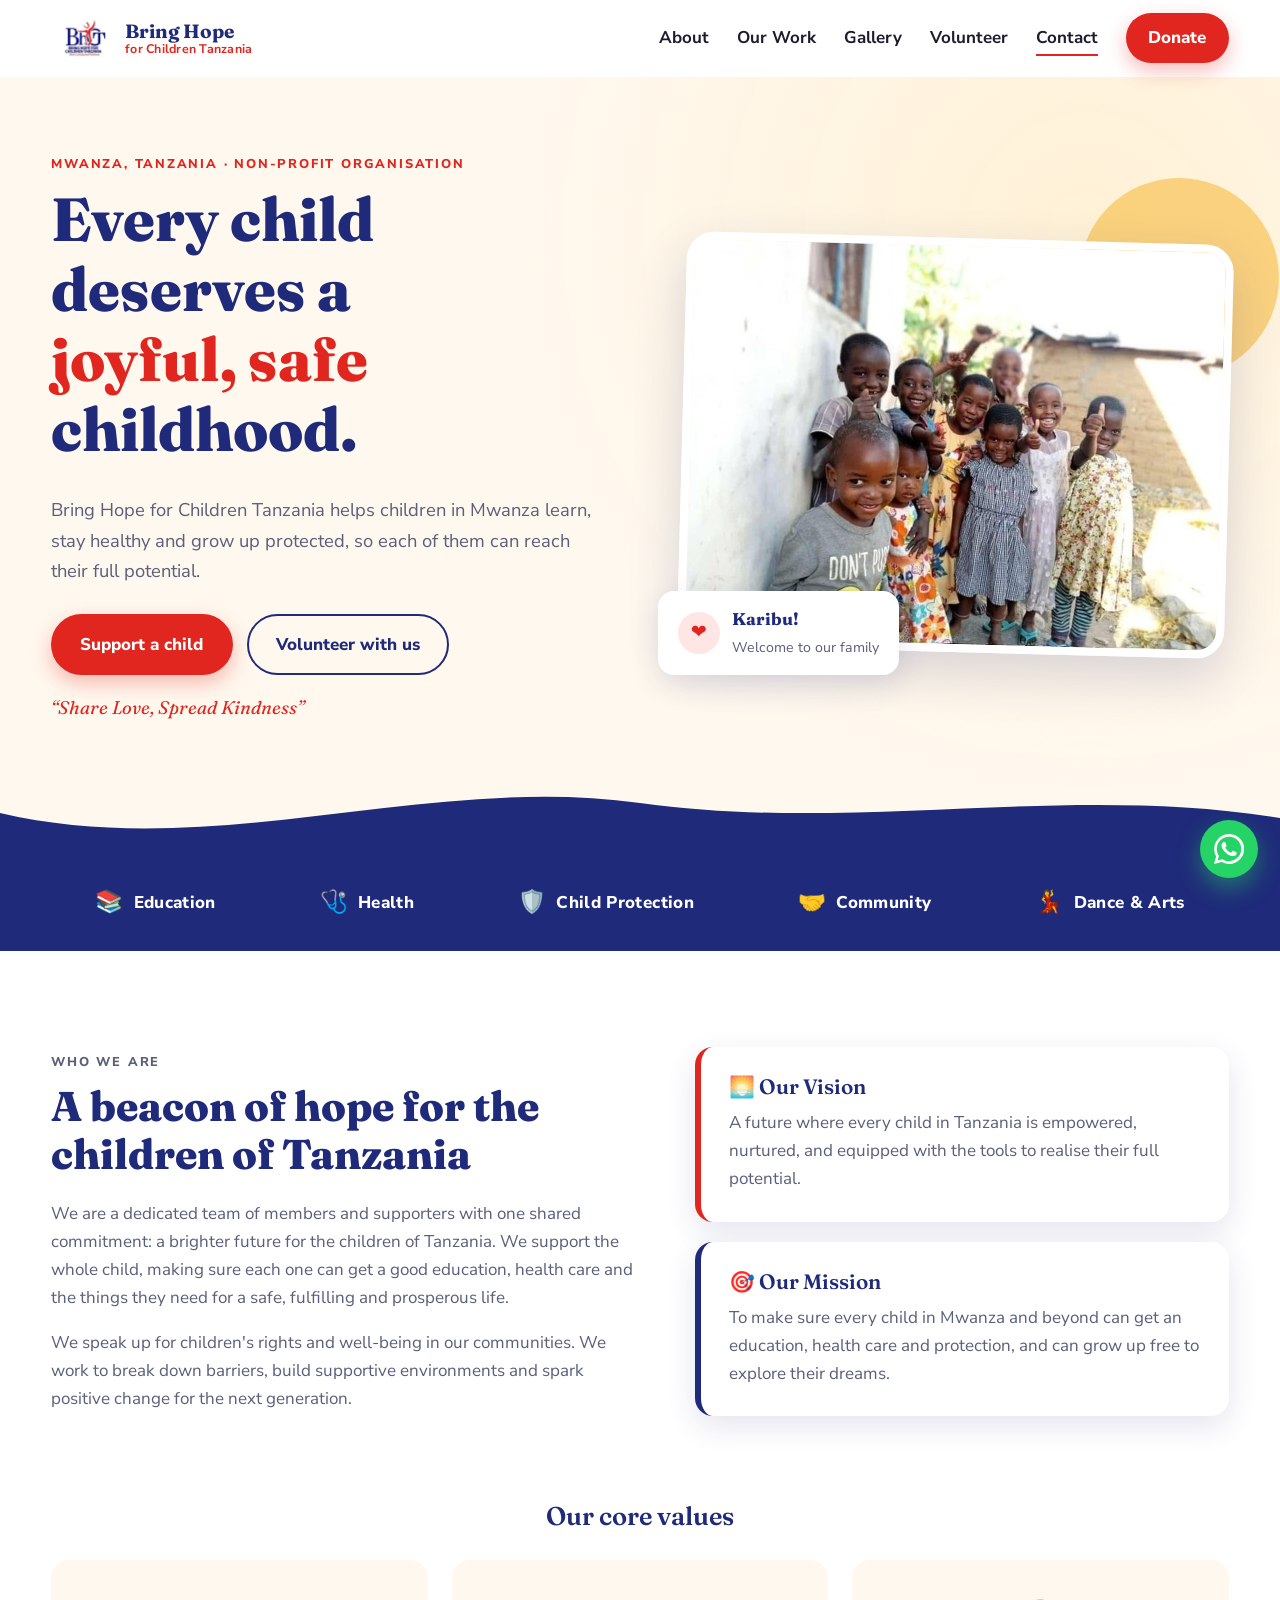
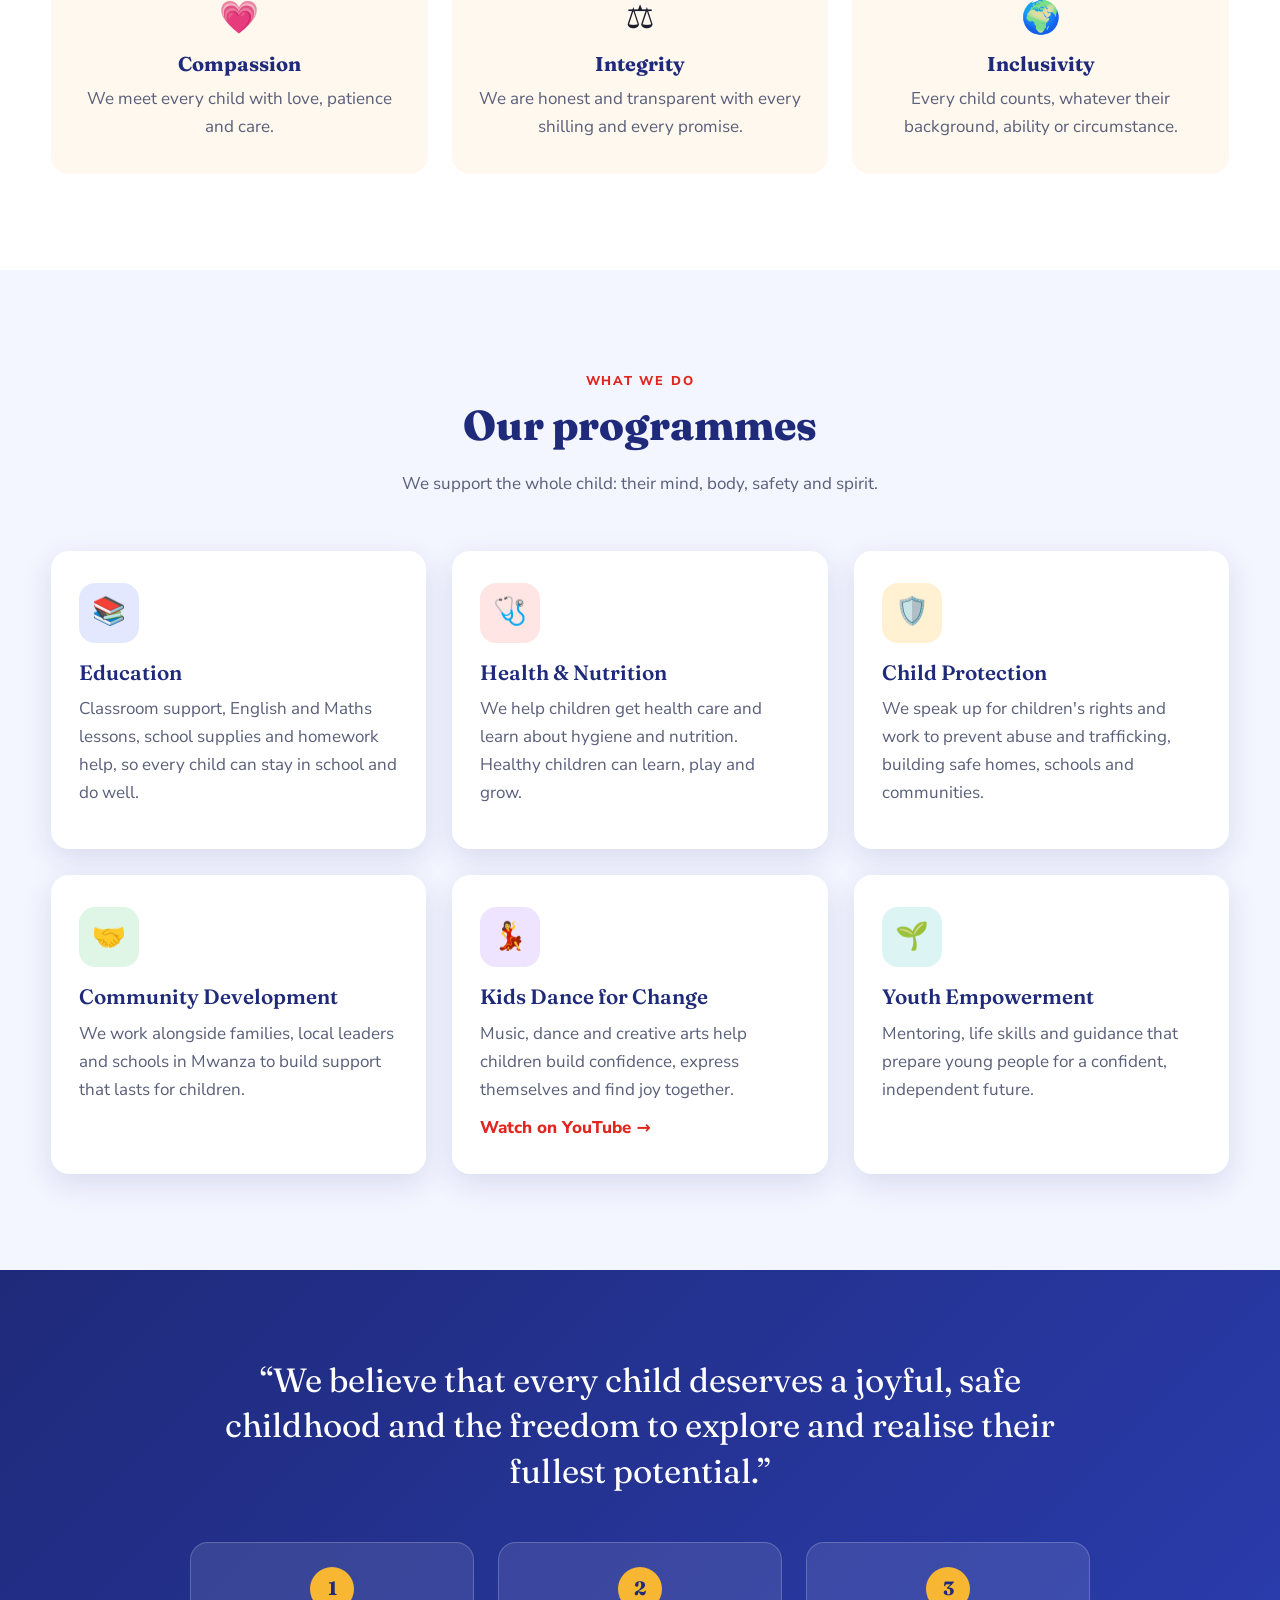
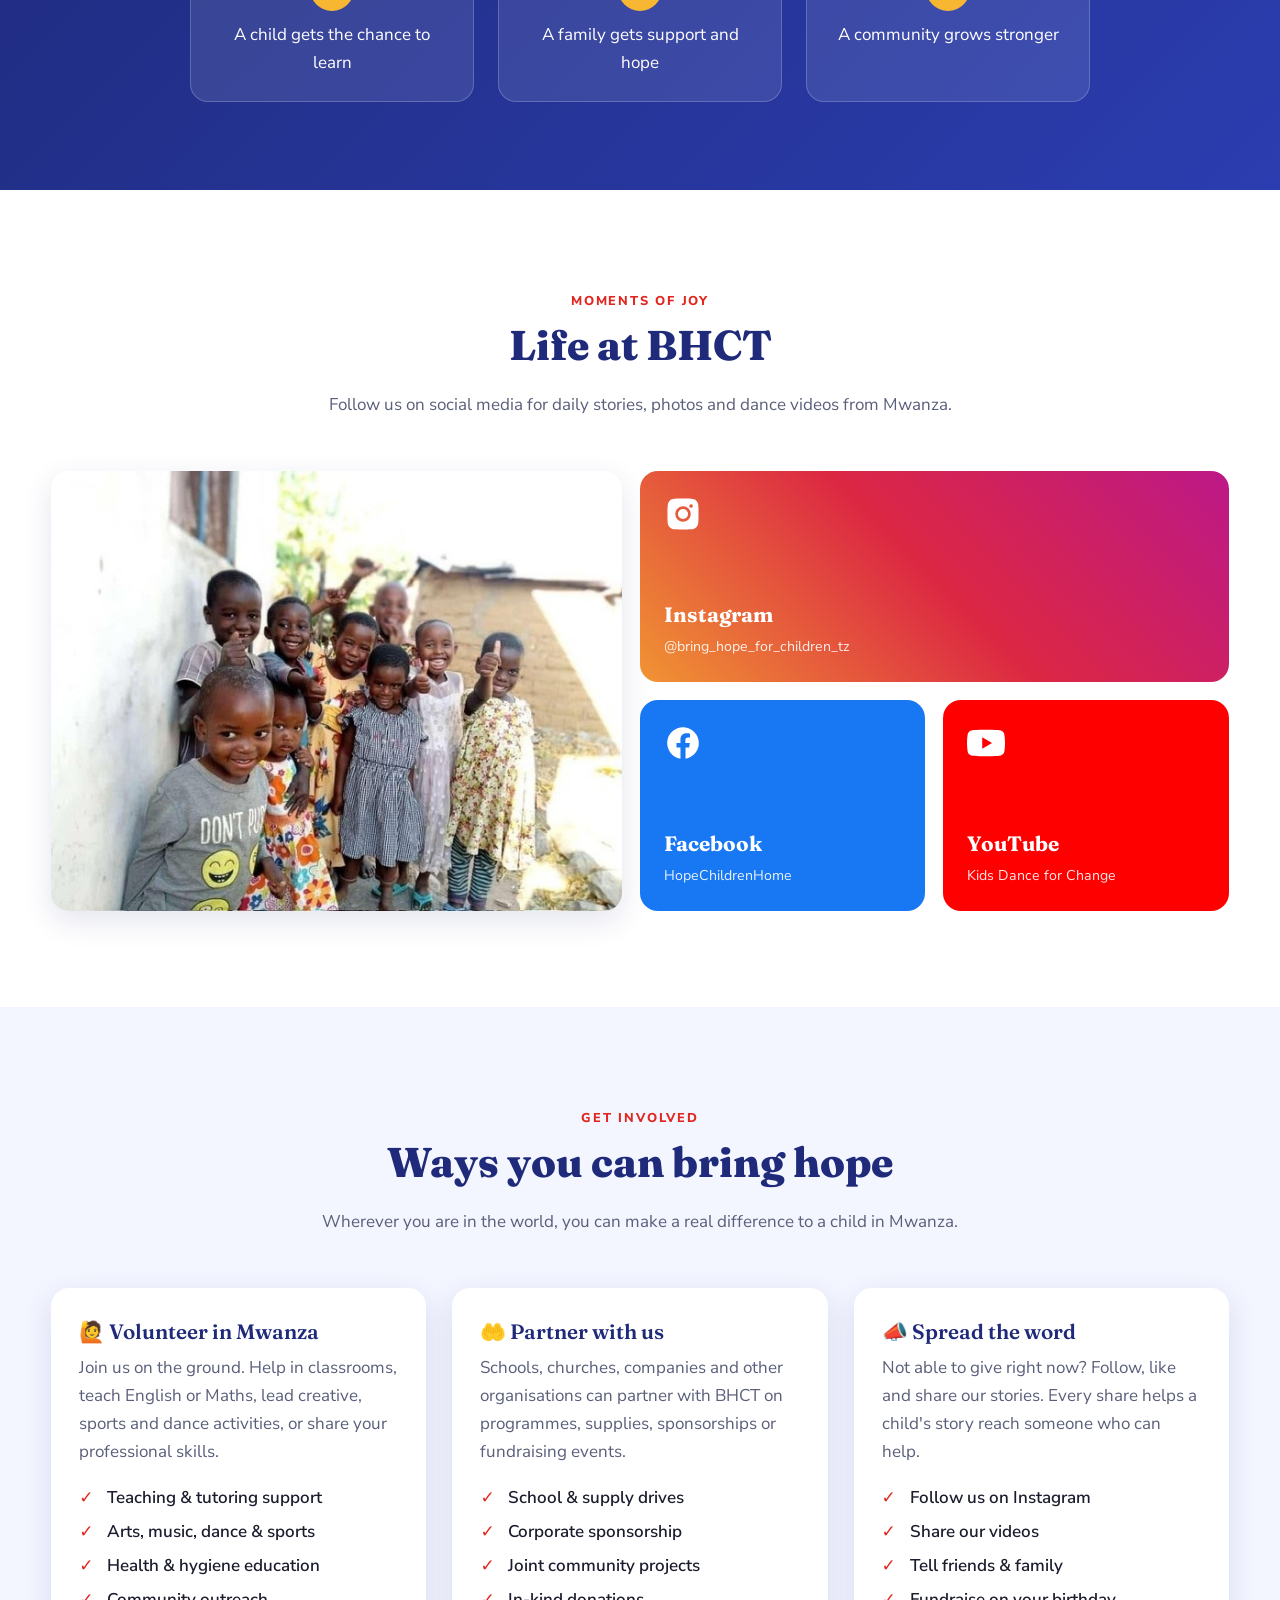
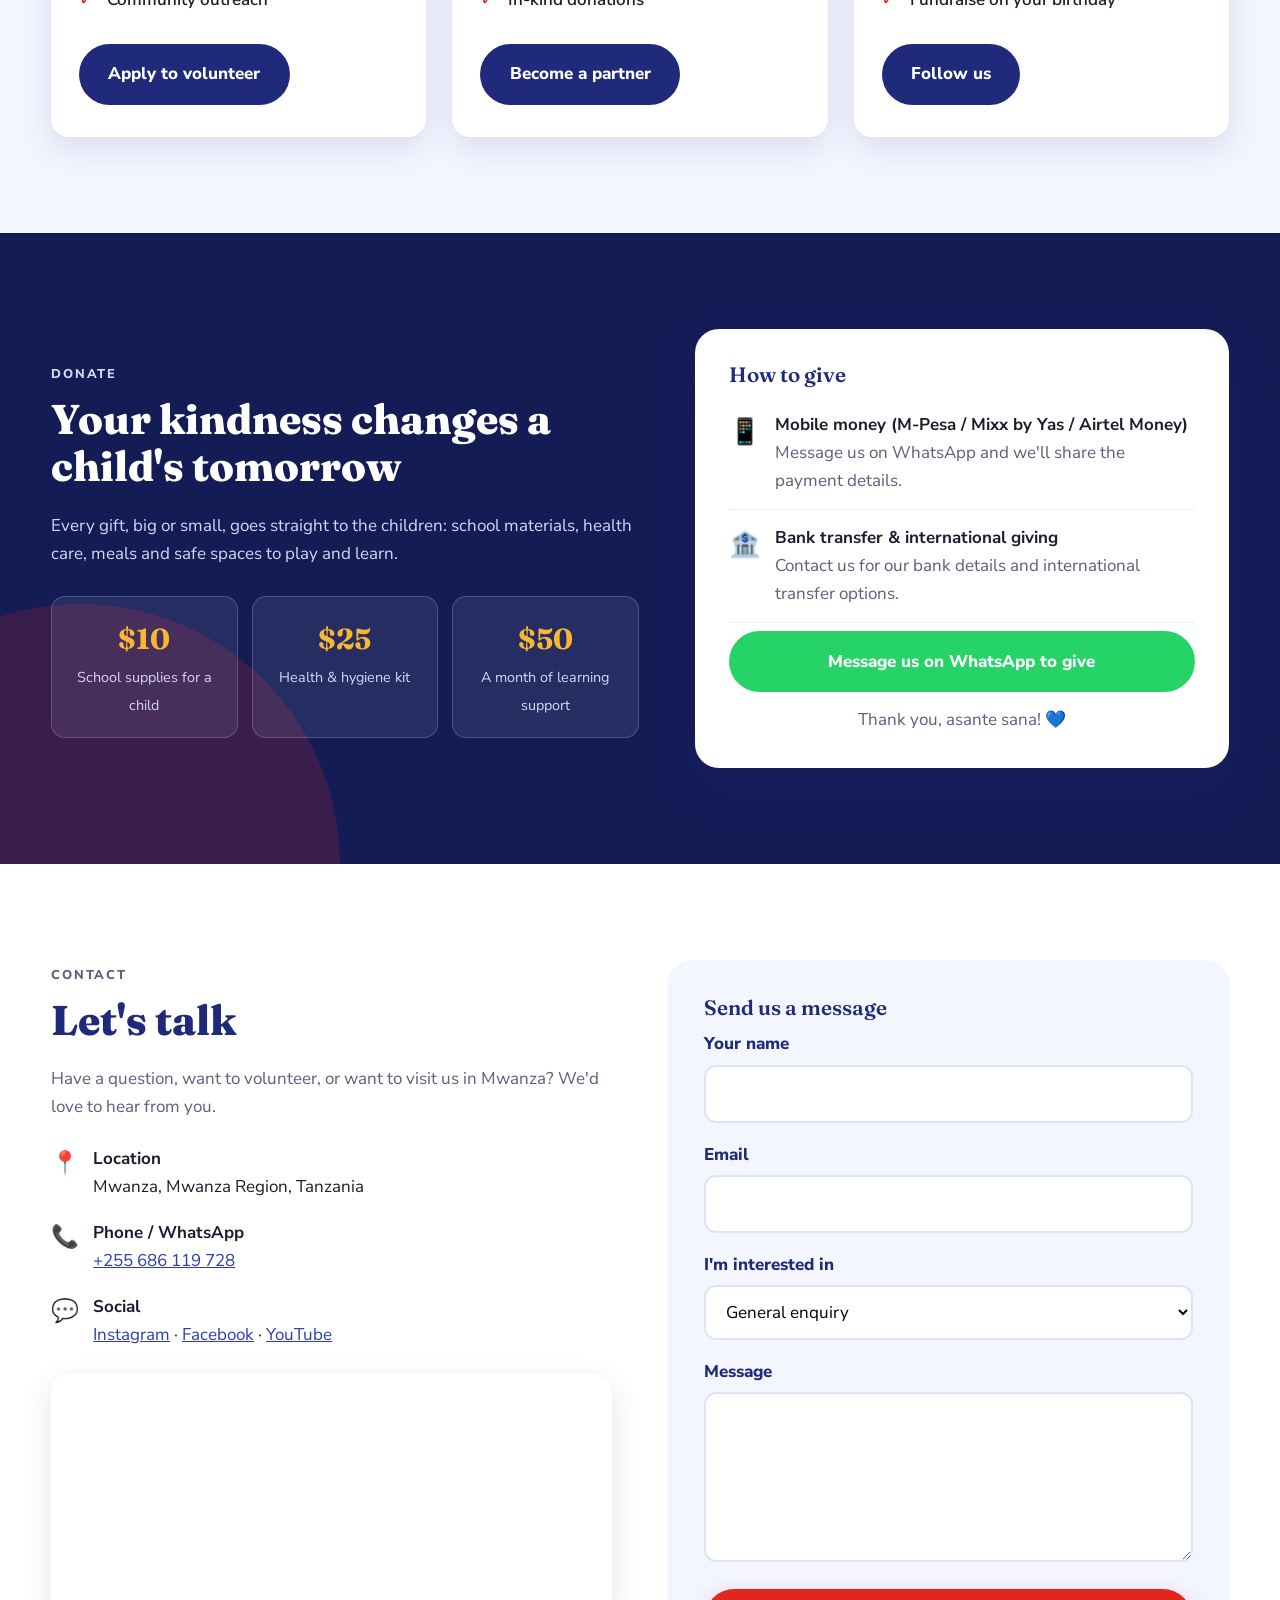
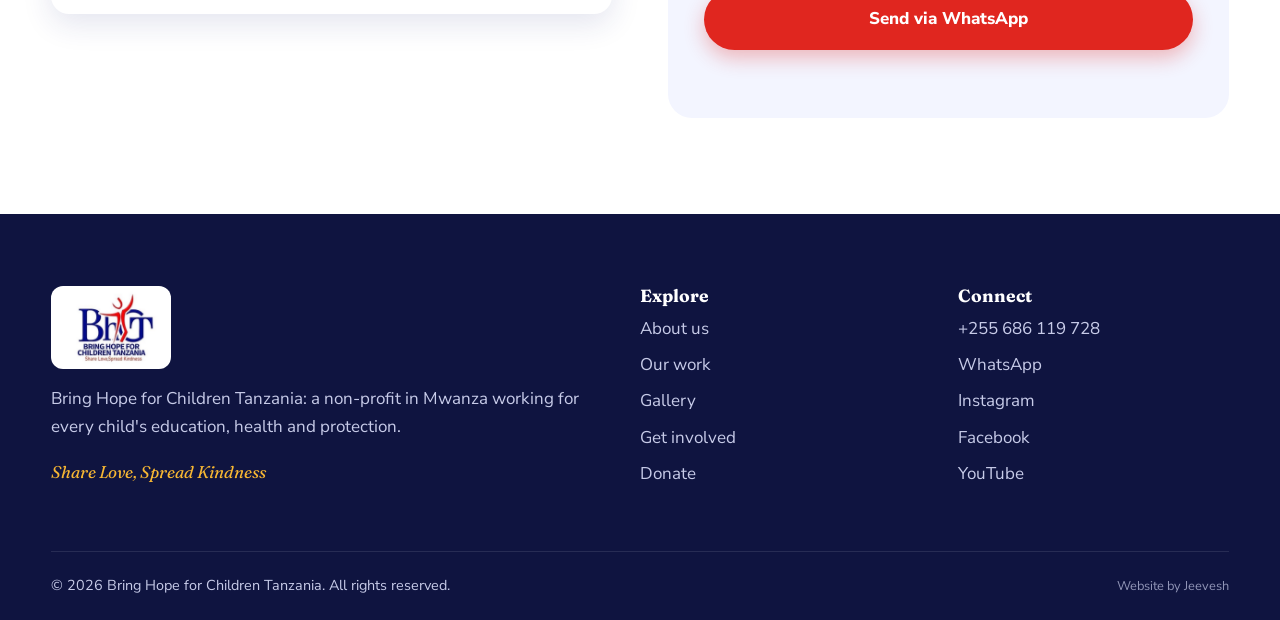
==== index.html @ 82caeb83 "Initial website for Bring Hope for Children Tanzania One-page responsive site with about, programmes" ====
<!DOCTYPE html>
<html lang="en">
<head>
  <meta charset="UTF-8" />
  <meta name="viewport" content="width=device-width, initial-scale=1.0" />
  <title>Bring Hope for Children Tanzania | NGO in Mwanza</title>
  <meta name="description" content="Bring Hope for Children Tanzania (BHCT) is a non-profit in Mwanza, Tanzania, working for every child's education, health, protection and joyful childhood. Share Love, Spread Kindness." />
  <meta name="keywords" content="Bring Hope for Children Tanzania, BHCT, NGO Mwanza, children charity Tanzania, volunteer Mwanza, donate Tanzania children" />
  <meta name="theme-color" content="#1f2a7a" />

  <meta property="og:type" content="website" />
  <meta property="og:title" content="Bring Hope for Children Tanzania" />
  <meta property="og:description" content="Share Love, Spread Kindness. Helping every child in Mwanza learn, stay healthy and grow up safe." />
  <meta property="og:image" content="assets/img/children-smiling.jpg" />
  <meta name="twitter:card" content="summary_large_image" />

  <link rel="icon" type="image/png" href="assets/img/favicon.png" />
  <link rel="preconnect" href="https://fonts.googleapis.com" />
  <link rel="preconnect" href="https://fonts.gstatic.com" crossorigin />
  <link href="https://fonts.googleapis.com/css2?family=Fraunces:opsz,wght@9..144,600;9..144,800&family=Nunito+Sans:wght@400;600;700;800&display=swap" rel="stylesheet" />
  <link rel="stylesheet" href="assets/css/style.css" />
  <script>document.documentElement.className += " js";</script>

  <script type="application/ld+json">
  {
    "@context": "https://schema.org",
    "@type": "NGO",
    "name": "Bring Hope for Children Tanzania",
    "alternateName": "BHCT",
    "slogan": "Share Love, Spread Kindness",
    "logo": "assets/img/logo.jpg",
    "telephone": "+255686119728",
    "address": { "@type": "PostalAddress", "addressLocality": "Mwanza", "addressRegion": "Mwanza", "addressCountry": "TZ" },
    "sameAs": [
      "https://www.facebook.com/HopeChildrenHome",
      "https://www.instagram.com/bring_hope_for_children_tz",
      "https://www.youtube.com/@kidsdanceforchange"
    ]
  }
  </script>
</head>
<body>
  <a class="skip-link" href="#main">Skip to content</a>

  <!-- ============ HEADER ============ -->
  <header class="site-header" id="top">
    <div class="container nav-wrap">
      <a href="#top" class="brand" aria-label="Bring Hope for Children Tanzania home">
        <img src="assets/img/logo-crop.jpg" alt="BHCT logo" width="64" height="44" />
        <span class="brand-text">
          <strong>Bring Hope</strong>
          <small>for Children Tanzania</small>
        </span>
      </a>
      <button class="nav-toggle" aria-expanded="false" aria-controls="nav-menu" aria-label="Open menu">
        <span></span><span></span><span></span>
      </button>
      <nav id="nav-menu" class="nav-menu" aria-label="Main">
        <a href="#about">About</a>
        <a href="#work">Our Work</a>
        <a href="#gallery">Gallery</a>
        <a href="#volunteer">Volunteer</a>
        <a href="#contact">Contact</a>
        <a href="#donate" class="btn btn-red btn-sm">Donate</a>
      </nav>
    </div>
  </header>

  <main id="main">
    <!-- ============ HERO ============ -->
    <section class="hero">
      <div class="container hero-grid">
        <div class="hero-copy reveal">
          <p class="eyebrow">Mwanza, Tanzania &middot; Non-profit organisation</p>
          <h1>Every child deserves a <span class="hl">joyful, safe</span> childhood.</h1>
          <p class="lead">
            Bring Hope for Children Tanzania helps children in Mwanza learn, stay healthy and grow up
            protected, so each of them can reach their full potential.
          </p>
          <div class="hero-cta">
            <a href="#donate" class="btn btn-red">Support a child</a>
            <a href="#volunteer" class="btn btn-ghost">Volunteer with us</a>
          </div>
          <p class="tagline">&ldquo;Share Love, Spread Kindness&rdquo;</p>
        </div>
        <div class="hero-media reveal">
          <div class="photo-frame">
            <img src="assets/img/children-smiling.jpg" alt="Smiling children in Mwanza giving thumbs up" width="640" height="480" />
          </div>
          <div class="badge-card">
            <span class="badge-icon" aria-hidden="true">&#10084;</span>
            <div>
              <strong>Karibu!</strong>
              <small>Welcome to our family</small>
            </div>
          </div>
          <svg class="sun" viewBox="0 0 100 100" aria-hidden="true"><circle cx="50" cy="50" r="50" /></svg>
        </div>
      </div>
      <svg class="wave" viewBox="0 0 1440 90" preserveAspectRatio="none" aria-hidden="true">
        <path d="M0,40 C240,90 480,0 720,30 C960,60 1200,10 1440,45 L1440,90 L0,90 Z" />
      </svg>
    </section>

    <!-- ============ FOCUS STRIP ============ -->
    <section class="focus-strip" aria-label="Our focus areas">
      <div class="container focus-grid">
        <div class="focus-item"><span aria-hidden="true">📚</span>Education</div>
        <div class="focus-item"><span aria-hidden="true">🩺</span>Health</div>
        <div class="focus-item"><span aria-hidden="true">🛡️</span>Child Protection</div>
        <div class="focus-item"><span aria-hidden="true">🤝</span>Community</div>
        <div class="focus-item"><span aria-hidden="true">💃</span>Dance &amp; Arts</div>
      </div>
    </section>

    <!-- ============ ABOUT ============ -->
    <section id="about" class="section">
      <div class="container about-grid">
        <div class="about-copy reveal">
          <p class="eyebrow">Who we are</p>
          <h2>A beacon of hope for the children of Tanzania</h2>
          <p>
            We are a dedicated team of members and supporters with one shared commitment: a brighter future
            for the children of Tanzania. We support the whole child, making sure each one can get a good
            education, health care and the things they need for a safe, fulfilling and prosperous life.
          </p>
          <p>
            We speak up for children's rights and well-being in our communities. We work to break down
            barriers, build supportive environments and spark positive change for the next generation.
          </p>
        </div>
        <div class="mv-cards">
          <article class="mv-card reveal">
            <h3><span aria-hidden="true">🌅</span> Our Vision</h3>
            <p>A future where every child in Tanzania is empowered, nurtured, and equipped with the tools to realise their full potential.</p>
          </article>
          <article class="mv-card reveal">
            <h3><span aria-hidden="true">🎯</span> Our Mission</h3>
            <p>To make sure every child in Mwanza and beyond can get an education, health care and protection, and can grow up free to explore their dreams.</p>
          </article>
        </div>
      </div>

      <div class="container values reveal">
        <h3 class="values-title">Our core values</h3>
        <div class="values-grid">
          <div class="value"><span class="value-ico" aria-hidden="true">💗</span><h4>Compassion</h4><p>We meet every child with love, patience and care.</p></div>
          <div class="value"><span class="value-ico" aria-hidden="true">⚖️</span><h4>Integrity</h4><p>We are honest and transparent with every shilling and every promise.</p></div>
          <div class="value"><span class="value-ico" aria-hidden="true">🌍</span><h4>Inclusivity</h4><p>Every child counts, whatever their background, ability or circumstance.</p></div>
        </div>
      </div>
    </section>

    <!-- ============ OUR WORK ============ -->
    <section id="work" class="section section-tint">
      <div class="container">
        <div class="section-head reveal">
          <p class="eyebrow">What we do</p>
          <h2>Our programmes</h2>
          <p>We support the whole child: their mind, body, safety and spirit.</p>
        </div>
        <div class="cards">
          <article class="card reveal">
            <div class="card-ico ico-blue" aria-hidden="true">📚</div>
            <h3>Education</h3>
            <p>Classroom support, English and Maths lessons, school supplies and homework help, so every child can stay in school and do well.</p>
          </article>
          <article class="card reveal">
            <div class="card-ico ico-red" aria-hidden="true">🩺</div>
            <h3>Health &amp; Nutrition</h3>
            <p>We help children get health care and learn about hygiene and nutrition. Healthy children can learn, play and grow.</p>
          </article>
          <article class="card reveal">
            <div class="card-ico ico-yellow" aria-hidden="true">🛡️</div>
            <h3>Child Protection</h3>
            <p>We speak up for children's rights and work to prevent abuse and trafficking, building safe homes, schools and communities.</p>
          </article>
          <article class="card reveal">
            <div class="card-ico ico-green" aria-hidden="true">🤝</div>
            <h3>Community Development</h3>
            <p>We work alongside families, local leaders and schools in Mwanza to build support that lasts for children.</p>
          </article>
          <article class="card reveal">
            <div class="card-ico ico-purple" aria-hidden="true">💃</div>
            <h3>Kids Dance for Change</h3>
            <p>Music, dance and creative arts help children build confidence, express themselves and find joy together.</p>
            <a class="card-link" href="https://www.youtube.com/@kidsdanceforchange" target="_blank" rel="noopener">Watch on YouTube &rarr;</a>
          </article>
          <article class="card reveal">
            <div class="card-ico ico-teal" aria-hidden="true">🌱</div>
            <h3>Youth Empowerment</h3>
            <p>Mentoring, life skills and guidance that prepare young people for a confident, independent future.</p>
          </article>
        </div>
      </div>
    </section>

    <!-- ============ QUOTE / IMPACT ============ -->
    <section class="impact">
      <div class="container impact-inner reveal">
        <blockquote>
          &ldquo;We believe that every child deserves a joyful, safe childhood and the freedom to explore and
          realise their fullest potential.&rdquo;
        </blockquote>
        <div class="impact-steps">
          <div><strong>1</strong><span>A child gets the chance to learn</span></div>
          <div><strong>2</strong><span>A family gets support and hope</span></div>
          <div><strong>3</strong><span>A community grows stronger</span></div>
        </div>
      </div>
    </section>

    <!-- ============ GALLERY ============ -->
    <section id="gallery" class="section">
      <div class="container">
        <div class="section-head reveal">
          <p class="eyebrow">Moments of joy</p>
          <h2>Life at BHCT</h2>
          <p>Follow us on social media for daily stories, photos and dance videos from Mwanza.</p>
        </div>
        <div class="gallery reveal">
          <figure class="g-main">
            <img src="assets/img/children-smiling.jpg" alt="Children smiling and giving thumbs up" loading="lazy" />
          </figure>
          <a class="g-tile g-insta" href="https://www.instagram.com/bring_hope_for_children_tz" target="_blank" rel="noopener">
            <span class="g-ico" aria-hidden="true">
              <svg viewBox="0 0 24 24"><path d="M12 2.2c3.2 0 3.6 0 4.8.1 1.2.1 1.8.2 2.2.4.6.2 1 .5 1.4.9.4.4.7.8.9 1.4.2.4.4 1 .4 2.2.1 1.3.1 1.6.1 4.8s0 3.6-.1 4.8c-.1 1.2-.2 1.8-.4 2.2-.2.6-.5 1-.9 1.4-.4.4-.8.7-1.4.9-.4.2-1 .4-2.2.4-1.3.1-1.6.1-4.8.1s-3.6 0-4.8-.1c-1.2-.1-1.8-.2-2.2-.4-.6-.2-1-.5-1.4-.9-.4-.4-.7-.8-.9-1.4-.2-.4-.4-1-.4-2.2C2.2 15.6 2.2 15.2 2.2 12s0-3.6.1-4.8c.1-1.2.2-1.8.4-2.2.2-.6.5-1 .9-1.4.4-.4.8-.7 1.4-.9.4-.2 1-.4 2.2-.4C8.4 2.2 8.8 2.2 12 2.2zm0 4.9a4.9 4.9 0 100 9.8 4.9 4.9 0 000-9.8zm0 8.1a3.2 3.2 0 110-6.4 3.2 3.2 0 010 6.4zm5.1-9.4a1.1 1.1 0 100 2.3 1.1 1.1 0 000-2.3z"/></svg>
            </span>
            <strong>Instagram</strong><small>@bring_hope_for_children_tz</small>
          </a>
          <a class="g-tile g-fb" href="https://www.facebook.com/HopeChildrenHome" target="_blank" rel="noopener">
            <span class="g-ico" aria-hidden="true">
              <svg viewBox="0 0 24 24"><path d="M22 12a10 10 0 10-11.6 9.9v-7H7.9V12h2.5V9.8c0-2.5 1.5-3.9 3.8-3.9 1.1 0 2.2.2 2.2.2v2.5h-1.3c-1.2 0-1.6.8-1.6 1.6V12h2.8l-.4 2.9h-2.3v7A10 10 0 0022 12z"/></svg>
            </span>
            <strong>Facebook</strong><small>HopeChildrenHome</small>
          </a>
          <a class="g-tile g-yt" href="https://www.youtube.com/@kidsdanceforchange" target="_blank" rel="noopener">
            <span class="g-ico" aria-hidden="true">
              <svg viewBox="0 0 24 24"><path d="M23.5 6.2a3 3 0 00-2.1-2.1C19.5 3.6 12 3.6 12 3.6s-7.5 0-9.4.5A3 3 0 00.5 6.2 31 31 0 000 12a31 31 0 00.5 5.8 3 3 0 002.1 2.1c1.9.5 9.4.5 9.4.5s7.5 0 9.4-.5a3 3 0 002.1-2.1A31 31 0 0024 12a31 31 0 00-.5-5.8zM9.6 15.6V8.4l6.2 3.6-6.2 3.6z"/></svg>
            </span>
            <strong>YouTube</strong><small>Kids Dance for Change</small>
          </a>
        </div>
      </div>
    </section>

    <!-- ============ GET INVOLVED ============ -->
    <section id="volunteer" class="section section-tint">
      <div class="container">
        <div class="section-head reveal">
          <p class="eyebrow">Get involved</p>
          <h2>Ways you can bring hope</h2>
          <p>Wherever you are in the world, you can make a real difference to a child in Mwanza.</p>
        </div>
        <div class="involve-grid">
          <article class="involve reveal">
            <h3>🙋 Volunteer in Mwanza</h3>
            <p>Join us on the ground. Help in classrooms, teach English or Maths, lead creative, sports and dance activities, or share your professional skills.</p>
            <ul class="checks">
              <li>Teaching &amp; tutoring support</li>
              <li>Arts, music, dance &amp; sports</li>
              <li>Health &amp; hygiene education</li>
              <li>Community outreach</li>
            </ul>
            <a href="#contact" class="btn btn-blue" data-subject="Volunteering">Apply to volunteer</a>
          </article>
          <article class="involve reveal">
            <h3>🤲 Partner with us</h3>
            <p>Schools, churches, companies and other organisations can partner with BHCT on programmes, supplies, sponsorships or fundraising events.</p>
            <ul class="checks">
              <li>School &amp; supply drives</li>
              <li>Corporate sponsorship</li>
              <li>Joint community projects</li>
              <li>In-kind donations</li>
            </ul>
            <a href="#contact" class="btn btn-blue" data-subject="Partnership">Become a partner</a>
          </article>
          <article class="involve reveal">
            <h3>📣 Spread the word</h3>
            <p>Not able to give right now? Follow, like and share our stories. Every share helps a child's story reach someone who can help.</p>
            <ul class="checks">
              <li>Follow us on Instagram</li>
              <li>Share our videos</li>
              <li>Tell friends &amp; family</li>
              <li>Fundraise on your birthday</li>
            </ul>
            <a href="https://www.instagram.com/bring_hope_for_children_tz" target="_blank" rel="noopener" class="btn btn-blue">Follow us</a>
          </article>
        </div>
      </div>
    </section>

    <!-- ============ DONATE ============ -->
    <section id="donate" class="donate">
      <div class="container donate-grid">
        <div class="donate-copy reveal">
          <p class="eyebrow eyebrow-light">Donate</p>
          <h2>Your kindness changes a child's tomorrow</h2>
          <p>Every gift, big or small, goes straight to the children: school materials, health care, meals and safe spaces to play and learn.</p>
          <div class="amounts" role="group" aria-label="Example donation amounts">
            <div class="amount"><strong>$10</strong><span>School supplies for a child</span></div>
            <div class="amount"><strong>$25</strong><span>Health &amp; hygiene kit</span></div>
            <div class="amount"><strong>$50</strong><span>A month of learning support</span></div>
          </div>
        </div>
        <div class="donate-box reveal">
          <h3>How to give</h3>
          <div class="give-method">
            <span class="give-ico" aria-hidden="true">📱</span>
            <div>
              <strong>Mobile money (M-Pesa / Mixx by Yas / Airtel Money)</strong>
              <p>Message us on WhatsApp and we'll share the payment details.</p>
            </div>
          </div>
          <div class="give-method">
            <span class="give-ico" aria-hidden="true">🏦</span>
            <div>
              <strong>Bank transfer &amp; international giving</strong>
              <p>Contact us for our bank details and international transfer options.</p>
            </div>
          </div>
          <a class="btn btn-whatsapp" href="https://wa.me/255686119728?text=Hello%20Bring%20Hope%20for%20Children%20Tanzania%2C%20I%20would%20like%20to%20make%20a%20donation." target="_blank" rel="noopener">
            Message us on WhatsApp to give
          </a>
          <p class="small-note">Thank you, asante sana! 💙</p>
        </div>
      </div>
    </section>

    <!-- ============ CONTACT ============ -->
    <section id="contact" class="section">
      <div class="container contact-grid">
        <div class="contact-info reveal">
          <p class="eyebrow">Contact</p>
          <h2>Let's talk</h2>
          <p>Have a question, want to volunteer, or want to visit us in Mwanza? We'd love to hear from you.</p>
          <ul class="contact-list">
            <li><span aria-hidden="true">📍</span><div><strong>Location</strong><br />Mwanza, Mwanza Region, Tanzania</div></li>
            <li><span aria-hidden="true">📞</span><div><strong>Phone / WhatsApp</strong><br /><a href="tel:+255686119728">+255 686 119 728</a></div></li>
            <li><span aria-hidden="true">💬</span><div><strong>Social</strong><br />
              <a href="https://www.instagram.com/bring_hope_for_children_tz" target="_blank" rel="noopener">Instagram</a> &middot;
              <a href="https://www.facebook.com/HopeChildrenHome" target="_blank" rel="noopener">Facebook</a> &middot;
              <a href="https://www.youtube.com/@kidsdanceforchange" target="_blank" rel="noopener">YouTube</a></div></li>
          </ul>
          <div class="map">
            <iframe title="Map of Mwanza, Tanzania" src="https://www.google.com/maps?q=Mwanza,Tanzania&z=12&output=embed" loading="lazy" referrerpolicy="no-referrer-when-downgrade"></iframe>
          </div>
        </div>

        <form class="contact-form reveal" id="contact-form" novalidate>
          <h3>Send us a message</h3>
          <div class="field">
            <label for="name">Your name</label>
            <input id="name" name="name" type="text" autocomplete="name" required />
          </div>
          <div class="field">
            <label for="email">Email</label>
            <input id="email" name="email" type="email" autocomplete="email" required />
          </div>
          <div class="field">
            <label for="subject">I'm interested in</label>
            <select id="subject" name="subject">
              <option>General enquiry</option>
              <option>Volunteering</option>
              <option>Donating</option>
              <option>Partnership</option>
              <option>Visiting</option>
            </select>
          </div>
          <div class="field">
            <label for="message">Message</label>
            <textarea id="message" name="message" rows="5" required></textarea>
          </div>
          <button type="submit" class="btn btn-red btn-block">Send via WhatsApp</button>
          <p class="form-note" id="form-note" role="status" aria-live="polite"></p>
        </form>
      </div>
    </section>
  </main>

  <!-- ============ FOOTER ============ -->
  <footer class="site-footer">
    <div class="container footer-grid">
      <div class="footer-brand">
        <img src="assets/img/logo-crop.jpg" alt="BHCT logo" width="120" height="83" loading="lazy" />
        <p>Bring Hope for Children Tanzania: a non-profit in Mwanza working for every child's education, health and protection.</p>
        <p class="footer-tag">Share Love, Spread Kindness</p>
      </div>
      <div>
        <h4>Explore</h4>
        <ul>
          <li><a href="#about">About us</a></li>
          <li><a href="#work">Our work</a></li>
          <li><a href="#gallery">Gallery</a></li>
          <li><a href="#volunteer">Get involved</a></li>
          <li><a href="#donate">Donate</a></li>
        </ul>
      </div>
      <div>
        <h4>Connect</h4>
        <ul>
          <li><a href="tel:+255686119728">+255 686 119 728</a></li>
          <li><a href="https://wa.me/255686119728" target="_blank" rel="noopener">WhatsApp</a></li>
          <li><a href="https://www.instagram.com/bring_hope_for_children_tz" target="_blank" rel="noopener">Instagram</a></li>
          <li><a href="https://www.facebook.com/HopeChildrenHome" target="_blank" rel="noopener">Facebook</a></li>
          <li><a href="https://www.youtube.com/@kidsdanceforchange" target="_blank" rel="noopener">YouTube</a></li>
        </ul>
      </div>
    </div>
    <div class="container footer-bottom">
      <p>&copy; <span id="year">2026</span> Bring Hope for Children Tanzania. All rights reserved.</p>
      <p class="credit">Website by Jeevesh</p>
    </div>
  </footer>

  <a href="https://wa.me/255686119728" class="wa-float" target="_blank" rel="noopener" aria-label="Chat with us on WhatsApp">
    <svg viewBox="0 0 24 24" aria-hidden="true"><path d="M17.5 14.4c-.3-.1-1.8-.9-2-1-.3-.1-.5-.1-.7.1-.2.3-.8 1-.9 1.2-.2.2-.3.2-.6.1-.3-.1-1.3-.5-2.4-1.5-.9-.8-1.5-1.8-1.7-2.1-.2-.3 0-.5.1-.6l.4-.5c.1-.2.2-.3.3-.5.1-.2 0-.4 0-.5l-.9-2.2c-.2-.6-.5-.5-.7-.5h-.6c-.2 0-.5.1-.8.4-.3.3-1 1-1 2.5s1.1 2.9 1.2 3.1c.1.2 2.1 3.2 5.1 4.5.7.3 1.3.5 1.7.6.7.2 1.4.2 1.9.1.6-.1 1.8-.7 2-1.4.2-.7.2-1.3.2-1.4-.1-.2-.3-.3-.6-.4zM12 21.8c-1.8 0-3.5-.5-5-1.4l-.4-.2-3.7 1 1-3.6-.2-.4A9.8 9.8 0 1112 21.8zM12 0a12 12 0 00-10.3 18L0 24l6.2-1.6A12 12 0 1012 0z"/></svg>
  </a>

  <script src="assets/js/main.js"></script>
</body>
</html>
---- assets/css/style.css ----
/* =========================================================
   Bring Hope for Children Tanzania — styles
   Brand: navy blue + red (from logo), warm sun yellow accent
   ========================================================= */
:root {
  --navy: #1f2a7a;
  --navy-dark: #141c56;
  --blue: #2b3db0;
  --red: #e0261f;
  --red-dark: #b91c16;
  --sun: #f7b733;
  --cream: #fff8ee;
  --tint: #f3f5ff;
  --ink: #1b1d2e;
  --muted: #5a5f7a;
  --white: #fff;
  --radius: 18px;
  --shadow: 0 10px 30px rgba(31, 42, 122, 0.12);
  --shadow-lg: 0 20px 50px rgba(31, 42, 122, 0.18);
  --font-head: "Fraunces", Georgia, serif;
  --font-body: "Nunito Sans", system-ui, -apple-system, Segoe UI, Roboto, sans-serif;
}

*, *::before, *::after { box-sizing: border-box; }
html { scroll-behavior: smooth; scroll-padding-top: 84px; }
body {
  margin: 0;
  font-family: var(--font-body);
  color: var(--ink);
  background: var(--white);
  line-height: 1.65;
  font-size: 17px;
  -webkit-font-smoothing: antialiased;
}
img { max-width: 100%; display: block; }
a { color: var(--blue); }
h1, h2, h3, h4 { font-family: var(--font-head); color: var(--navy); line-height: 1.15; margin: 0 0 .5em; }
h1 { font-size: clamp(2.3rem, 5vw, 3.8rem); font-weight: 800; }
h2 { font-size: clamp(1.8rem, 3.4vw, 2.6rem); font-weight: 800; }
h3 { font-size: 1.3rem; font-weight: 600; }
p { margin: 0 0 1em; }

.container { width: min(1180px, 92%); margin-inline: auto; }
.section { padding: 96px 0; }
.section-tint { background: var(--tint); }
.section-head { text-align: center; max-width: 680px; margin: 0 auto 52px; }
.section-head p:last-child { color: var(--muted); }

.eyebrow {
  display: inline-block;
  font-weight: 800;
  font-size: .8rem;
  letter-spacing: .14em;
  text-transform: uppercase;
  color: var(--red);
  margin-bottom: .8em;
}
.eyebrow-light { color: var(--sun); }

.skip-link { position: absolute; left: -999px; top: 8px; background: var(--navy); color: #fff; padding: 8px 14px; border-radius: 8px; z-index: 100; }
.skip-link:focus { left: 8px; }

/* ---------- Buttons ---------- */
.btn {
  display: inline-flex; align-items: center; justify-content: center; gap: .5em;
  padding: .85em 1.6em;
  border-radius: 999px;
  font-weight: 800;
  text-decoration: none;
  border: 2px solid transparent;
  cursor: pointer;
  font: inherit; font-weight: 800;
  transition: transform .2s ease, box-shadow .2s ease, background .2s ease;
}
.btn:hover { transform: translateY(-2px); }
.btn:focus-visible, a:focus-visible, button:focus-visible, input:focus-visible, select:focus-visible, textarea:focus-visible {
  outline: 3px solid var(--sun); outline-offset: 3px;
}
.btn-red { background: var(--red); color: #fff; box-shadow: 0 8px 20px rgba(224, 38, 31, .3); }
.btn-red:hover { background: var(--red-dark); }
.btn-blue { background: var(--navy); color: #fff; }
.btn-blue:hover { background: var(--blue); }
.btn-ghost { border-color: var(--navy); color: var(--navy); background: transparent; }
.btn-ghost:hover { background: var(--navy); color: #fff; }
.btn-whatsapp { background: #25d366; color: #fff; width: 100%; margin-top: 8px; }
.btn-whatsapp:hover { background: #1ebe5a; }
.btn-sm { padding: .55em 1.2em; }
.btn-block { width: 100%; }

/* ---------- Header ---------- */
.site-header {
  position: sticky; top: 0; z-index: 50;
  background: rgba(255, 255, 255, .92);
  backdrop-filter: blur(10px);
  border-bottom: 1px solid transparent;
  transition: box-shadow .3s, border-color .3s;
}
.site-header.scrolled { box-shadow: 0 6px 20px rgba(0,0,0,.06); border-color: #eceefa; }
.nav-wrap { display: flex; align-items: center; justify-content: space-between; height: 76px; }
.brand { display: flex; align-items: center; gap: 10px; text-decoration: none; }
.brand img { width: 64px; height: auto; border-radius: 8px; }
.brand-text { display: flex; flex-direction: column; line-height: 1.1; }
.brand-text strong { font-family: var(--font-head); color: var(--navy); font-size: 1.2rem; }
.brand-text small { color: var(--red); font-weight: 700; font-size: .78rem; letter-spacing: .02em; }
.nav-menu { display: flex; align-items: center; gap: 28px; }
.nav-menu a:not(.btn) { color: var(--ink); text-decoration: none; font-weight: 700; position: relative; }
.nav-menu a:not(.btn)::after {
  content: ""; position: absolute; left: 0; bottom: -4px; height: 2px; width: 0;
  background: var(--red); transition: width .25s;
}
.nav-menu a:not(.btn):hover::after, .nav-menu a.active::after { width: 100%; }
.nav-toggle { display: none; background: none; border: 0; padding: 8px; cursor: pointer; }
.nav-toggle span { display: block; width: 26px; height: 3px; margin: 5px 0; background: var(--navy); border-radius: 3px; transition: .3s; }

/* ---------- Hero ---------- */
.hero {
  position: relative;
  background: radial-gradient(circle at 85% 20%, #fff1d6 0, transparent 45%), var(--cream);
  padding: 72px 0 120px;
  overflow: hidden;
}
.hero-grid { display: grid; grid-template-columns: 1.05fr 1fr; gap: 56px; align-items: center; }
.hl { color: var(--red); position: relative; white-space: nowrap; }
.hl::after {
  content: ""; position: absolute; left: 0; right: 0; bottom: .08em; height: .22em;
  background: var(--sun); opacity: .45; z-index: -1; border-radius: 4px;
}
.lead { font-size: 1.15rem; color: var(--muted); max-width: 540px; }
.hero-cta { display: flex; flex-wrap: wrap; gap: 14px; margin: 28px 0 18px; }
.tagline { font-family: var(--font-head); font-style: italic; color: var(--red); font-size: 1.15rem; }
.hero-media { position: relative; }
.photo-frame {
  position: relative; z-index: 2;
  border-radius: 28px; overflow: hidden;
  box-shadow: var(--shadow-lg);
  transform: rotate(1.5deg);
  border: 8px solid #fff;
}
.photo-frame img { width: 100%; height: auto; aspect-ratio: 4 / 3; object-fit: cover; }
.sun { position: absolute; width: 200px; right: -50px; top: -60px; fill: var(--sun); opacity: .55; z-index: 1; }
.badge-card {
  position: absolute; z-index: 3; left: -24px; bottom: -22px;
  display: flex; align-items: center; gap: 12px;
  background: #fff; padding: 14px 20px; border-radius: 16px; box-shadow: var(--shadow);
  animation: float 4s ease-in-out infinite;
}
.badge-card strong { display: block; color: var(--navy); font-family: var(--font-head); }
.badge-card small { color: var(--muted); }
.badge-icon { display: grid; place-items: center; width: 42px; height: 42px; border-radius: 50%; background: #ffe5e3; color: var(--red); font-size: 1.2rem; }
@keyframes float { 50% { transform: translateY(-8px); } }
.wave { position: absolute; bottom: -1px; left: 0; width: 100%; height: 90px; fill: var(--navy); }

/* ---------- Focus strip ---------- */
.focus-strip { background: var(--navy); color: #fff; padding: 22px 0 30px; }
.focus-grid { display: flex; flex-wrap: wrap; justify-content: space-around; gap: 16px; }
.focus-item { display: flex; align-items: center; gap: 10px; font-weight: 800; letter-spacing: .02em; }
.focus-item span { font-size: 1.4rem; }

/* ---------- About ---------- */
.about-grid { display: grid; grid-template-columns: 1.1fr 1fr; gap: 56px; align-items: start; }
.about-copy p { color: var(--muted); }
.mv-cards { display: grid; gap: 20px; }
.mv-card {
  background: #fff; border-radius: var(--radius); padding: 28px; box-shadow: var(--shadow);
  border-left: 6px solid var(--red);
}
.mv-card:nth-child(2) { border-left-color: var(--navy); }
.mv-card p { color: var(--muted); margin: 0; }
.values { margin-top: 72px; text-align: center; }
.values-title { font-size: 1.6rem; margin-bottom: 28px; }
.values-grid { display: grid; grid-template-columns: repeat(3, 1fr); gap: 24px; }
.value { background: var(--cream); border-radius: var(--radius); padding: 32px 24px; }
.value-ico { font-size: 2rem; display: block; margin-bottom: 8px; }
.value h4 { font-size: 1.25rem; }
.value p { color: var(--muted); margin: 0; }

/* ---------- Cards (programmes) ---------- */
.cards { display: grid; grid-template-columns: repeat(3, 1fr); gap: 26px; }
.card {
  background: #fff; border-radius: var(--radius); padding: 32px 28px;
  box-shadow: var(--shadow); transition: transform .25s, box-shadow .25s;
}
.card:hover { transform: translateY(-6px); box-shadow: var(--shadow-lg); }
.card p { color: var(--muted); margin-bottom: .6em; }
.card-ico { width: 60px; height: 60px; display: grid; place-items: center; font-size: 1.7rem; border-radius: 16px; margin-bottom: 18px; }
.ico-blue { background: #e4e8ff; } .ico-red { background: #ffe5e3; } .ico-yellow { background: #fff1d1; }
.ico-green { background: #dff6e7; } .ico-purple { background: #efe4ff; } .ico-teal { background: #dcf4f4; }
.card-link { font-weight: 800; text-decoration: none; color: var(--red); }

/* ---------- Impact ---------- */
.impact { background: linear-gradient(135deg, var(--navy) 0%, var(--blue) 100%); color: #fff; padding: 88px 0; }
.impact-inner { text-align: center; }
.impact blockquote {
  font-family: var(--font-head); font-size: clamp(1.4rem, 2.8vw, 2.1rem); line-height: 1.35;
  max-width: 880px; margin: 0 auto 48px;
}
.impact-steps { display: grid; grid-template-columns: repeat(3, 1fr); gap: 24px; max-width: 900px; margin: 0 auto; }
.impact-steps div { background: rgba(255,255,255,.1); border: 1px solid rgba(255,255,255,.2); border-radius: var(--radius); padding: 24px; }
.impact-steps strong { display: grid; place-items: center; width: 44px; height: 44px; margin: 0 auto 10px; border-radius: 50%; background: var(--sun); color: var(--navy); font-family: var(--font-head); font-size: 1.2rem; }

/* ---------- Gallery ---------- */
.gallery { display: grid; grid-template-columns: 2fr 1fr 1fr; grid-template-rows: 1fr 1fr; gap: 18px; min-height: 440px; }
.g-main { grid-row: span 2; margin: 0; border-radius: var(--radius); overflow: hidden; box-shadow: var(--shadow); }
.g-main img { width: 100%; height: 100%; object-fit: cover; }
.g-tile {
  display: flex; flex-direction: column; justify-content: flex-end; gap: 2px;
  padding: 24px; border-radius: var(--radius); color: #fff; text-decoration: none;
  transition: transform .25s;
}
.g-tile:hover { transform: scale(1.03); }
.g-tile strong { font-family: var(--font-head); font-size: 1.3rem; }
.g-tile small { opacity: .9; word-break: break-word; }
.g-ico svg { width: 38px; height: 38px; fill: #fff; margin-bottom: auto; }
.g-ico { flex: 1; }
.g-insta { background: linear-gradient(45deg, #f09433, #dc2743 50%, #bc1888); grid-column: span 2; }
.g-fb { background: #1877f2; }
.g-yt { background: #ff0000; }

/* ---------- Get involved ---------- */
.involve-grid { display: grid; grid-template-columns: repeat(3, 1fr); gap: 26px; }
.involve {
  background: #fff; border-radius: var(--radius); padding: 32px 28px; box-shadow: var(--shadow);
  display: flex; flex-direction: column;
}
.involve p { color: var(--muted); }
.involve .btn { margin-top: auto; align-self: flex-start; }
.checks { list-style: none; padding: 0; margin: 0 0 24px; }
.checks li { padding-left: 28px; position: relative; margin-bottom: 6px; font-weight: 600; }
.checks li::before { content: "✓"; position: absolute; left: 0; color: var(--red); font-weight: 900; }

/* ---------- Donate ---------- */
.donate { background: var(--navy-dark); color: #fff; padding: 96px 0; position: relative; overflow: hidden; }
.donate::before {
  content: ""; position: absolute; width: 520px; height: 520px; border-radius: 50%;
  background: var(--red); opacity: .18; left: -180px; bottom: -260px;
}
.donate h2 { color: #fff; }
.donate-copy p { color: #d4d8f5; }
.donate-grid { display: grid; grid-template-columns: 1.1fr 1fr; gap: 56px; align-items: center; position: relative; }
.amounts { display: grid; grid-template-columns: repeat(3, 1fr); gap: 14px; margin-top: 28px; }
.amount { background: rgba(255,255,255,.08); border: 1px solid rgba(255,255,255,.18); border-radius: 14px; padding: 18px 14px; text-align: center; }
.amount strong { display: block; font-family: var(--font-head); font-size: 1.8rem; color: var(--sun); }
.amount span { font-size: .9rem; color: #d4d8f5; }
.donate-box { background: #fff; color: var(--ink); border-radius: 24px; padding: 34px; box-shadow: var(--shadow-lg); }
.give-method { display: flex; gap: 14px; padding: 14px 0; border-bottom: 1px solid #eceefa; }
.give-method p { margin: 0; color: var(--muted); }
.give-ico { font-size: 1.6rem; }
.small-note { text-align: center; margin: 14px 0 0; color: var(--muted); }

/* ---------- Contact ---------- */
.contact-grid { display: grid; grid-template-columns: 1fr 1fr; gap: 56px; align-items: start; }
.contact-info > p { color: var(--muted); }
.contact-list { list-style: none; padding: 0; margin: 24px 0; }
.contact-list li { display: flex; gap: 14px; margin-bottom: 18px; }
.contact-list li > span { font-size: 1.4rem; }
.map { border-radius: var(--radius); overflow: hidden; box-shadow: var(--shadow); height: 240px; }
.map iframe { width: 100%; height: 100%; border: 0; }
.contact-form { background: var(--tint); border-radius: 24px; padding: 36px; }
.field { margin-bottom: 18px; }
.field label { display: block; font-weight: 800; margin-bottom: 6px; color: var(--navy); }
.field input, .field select, .field textarea {
  width: 100%; padding: 13px 16px; border-radius: 12px; border: 2px solid #dfe3f7;
  font: inherit; background: #fff; transition: border-color .2s;
}
.field input:focus, .field select:focus, .field textarea:focus { border-color: var(--blue); outline: none; }
.field .invalid { border-color: var(--red); }
.form-note { margin: 12px 0 0; font-weight: 700; color: var(--red); min-height: 1.2em; }

/* ---------- Footer ---------- */
.site-footer { background: #0f1440; color: #c7cbe8; padding: 72px 0 0; }
.footer-grid { display: grid; grid-template-columns: 2fr 1fr 1fr; gap: 48px; }
.footer-brand img { width: 120px; border-radius: 12px; margin-bottom: 16px; }
.footer-tag { font-family: var(--font-head); font-style: italic; color: var(--sun); }
.site-footer h4 { color: #fff; font-size: 1.1rem; }
.site-footer ul { list-style: none; padding: 0; margin: 0; }
.site-footer li { margin-bottom: 8px; }
.site-footer a { color: #c7cbe8; text-decoration: none; }
.site-footer a:hover { color: #fff; }
.footer-bottom {
  display: flex; justify-content: space-between; align-items: center; flex-wrap: wrap; gap: 8px;
  margin-top: 48px; padding: 22px 0; border-top: 1px solid rgba(255,255,255,.1); font-size: .9rem;
}
.footer-bottom p { margin: 0; }
.credit { font-size: .8rem; opacity: .7; }

/* ---------- WhatsApp float ---------- */
.wa-float {
  position: fixed; right: 22px; bottom: 22px; z-index: 60;
  width: 58px; height: 58px; border-radius: 50%; background: #25d366;
  display: grid; place-items: center; box-shadow: 0 10px 25px rgba(37, 211, 102, .45);
  transition: transform .2s;
}
.wa-float:hover { transform: scale(1.08); }
.wa-float svg { width: 30px; height: 30px; fill: #fff; }

/* ---------- Reveal animation ---------- */
.js .reveal { opacity: 0; transform: translateY(24px); transition: opacity .7s ease, transform .7s ease; }
.js .reveal.visible { opacity: 1; transform: none; }
@media (prefers-reduced-motion: reduce) {
  html { scroll-behavior: auto; }
  .js .reveal { opacity: 1; transform: none; transition: none; }
  .badge-card { animation: none; }
}

/* ---------- Responsive ---------- */
@media (max-width: 980px) {
  .hero-grid, .about-grid, .donate-grid, .contact-grid { grid-template-columns: 1fr; }
  .hero { padding-top: 48px; }
  .hero-media { max-width: 560px; margin: 0 auto; }
  .cards, .involve-grid { grid-template-columns: repeat(2, 1fr); }
  .footer-grid { grid-template-columns: 1fr 1fr; }
  .footer-brand { grid-column: span 2; }
}
@media (max-width: 860px) {
  .nav-toggle { display: block; }
  .nav-menu {
    position: absolute; top: 76px; left: 0; right: 0;
    flex-direction: column; align-items: stretch; gap: 0;
    background: #fff; box-shadow: 0 12px 24px rgba(0,0,0,.08);
    max-height: 0; overflow: hidden; transition: max-height .35s ease;
  }
  .nav-menu.open { max-height: 420px; }
  .nav-menu a:not(.btn) { padding: 14px 6%; border-top: 1px solid #f0f1f8; }
  .nav-menu a:not(.btn)::after { display: none; }
  .nav-menu .btn { margin: 14px 6% 18px; }
  .nav-toggle[aria-expanded="true"] span:nth-child(1) { transform: translateY(8px) rotate(45deg); }
  .nav-toggle[aria-expanded="true"] span:nth-child(2) { opacity: 0; }
  .nav-toggle[aria-expanded="true"] span:nth-child(3) { transform: translateY(-8px) rotate(-45deg); }
}
@media (max-width: 640px) {
  body { font-size: 16px; }
  .section { padding: 72px 0; }
  .cards, .involve-grid, .values-grid, .impact-steps, .amounts { grid-template-columns: 1fr; }
  .gallery { grid-template-columns: 1fr 1fr; grid-template-rows: auto; }
  .g-main { grid-column: span 2; grid-row: auto; aspect-ratio: 4 / 3; }
  .g-insta { grid-column: span 2; }
  .badge-card { left: 10px; }
  .sun { width: 140px; right: -30px; }
  .footer-grid { grid-template-columns: 1fr; }
  .footer-brand { grid-column: auto; }
  .brand-text small { font-size: .7rem; }
}
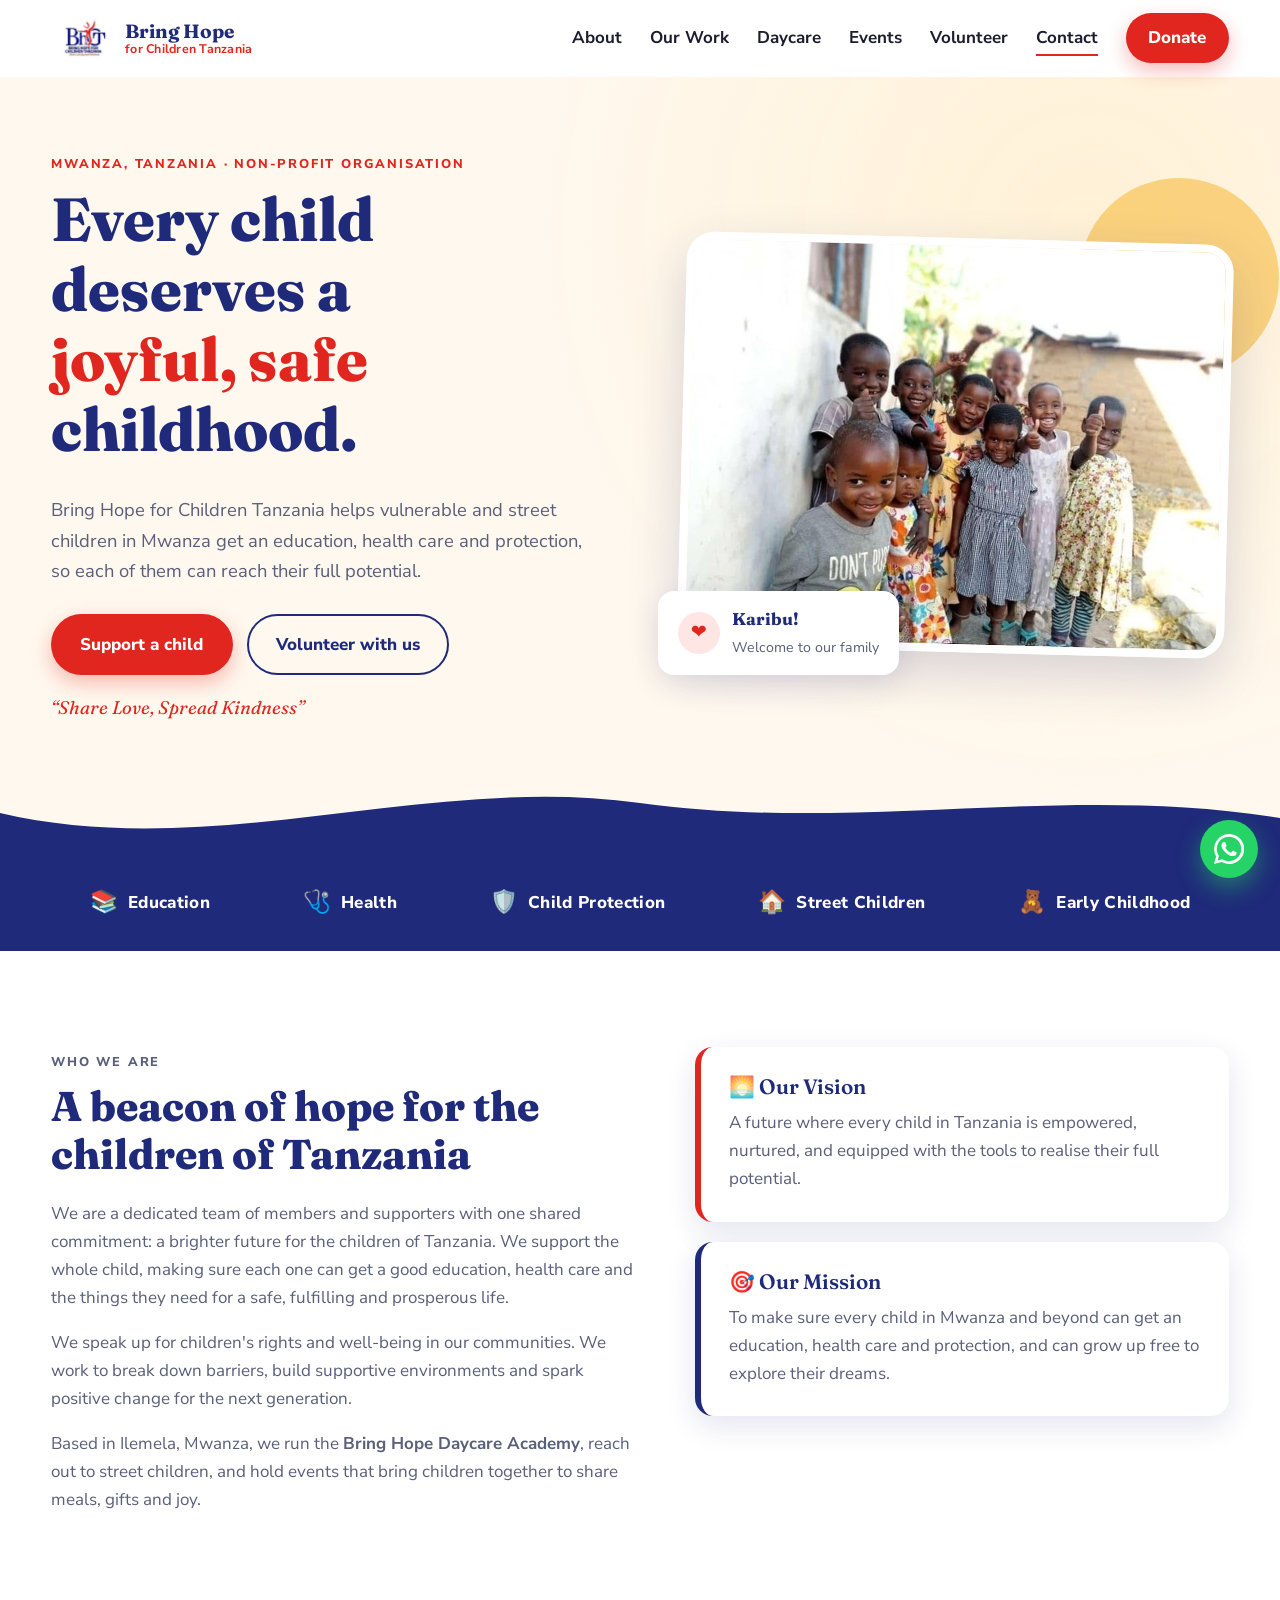
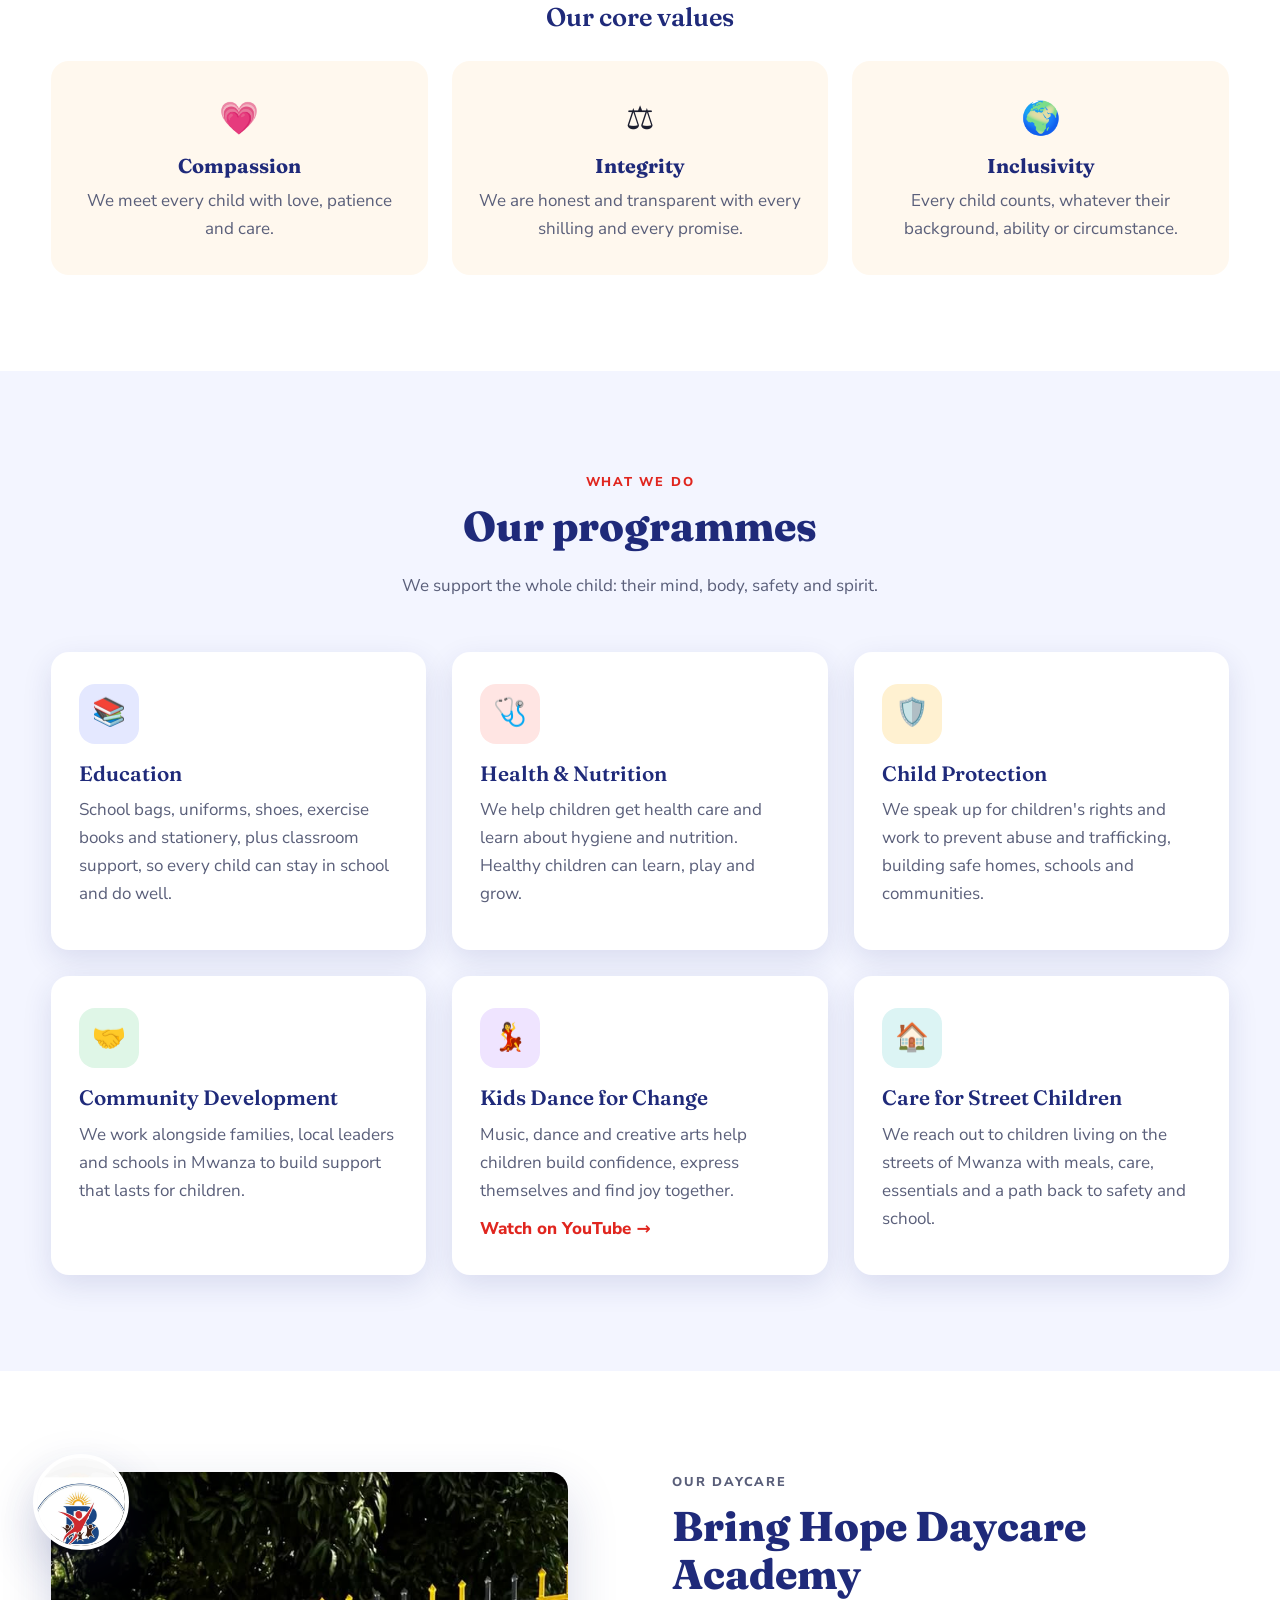
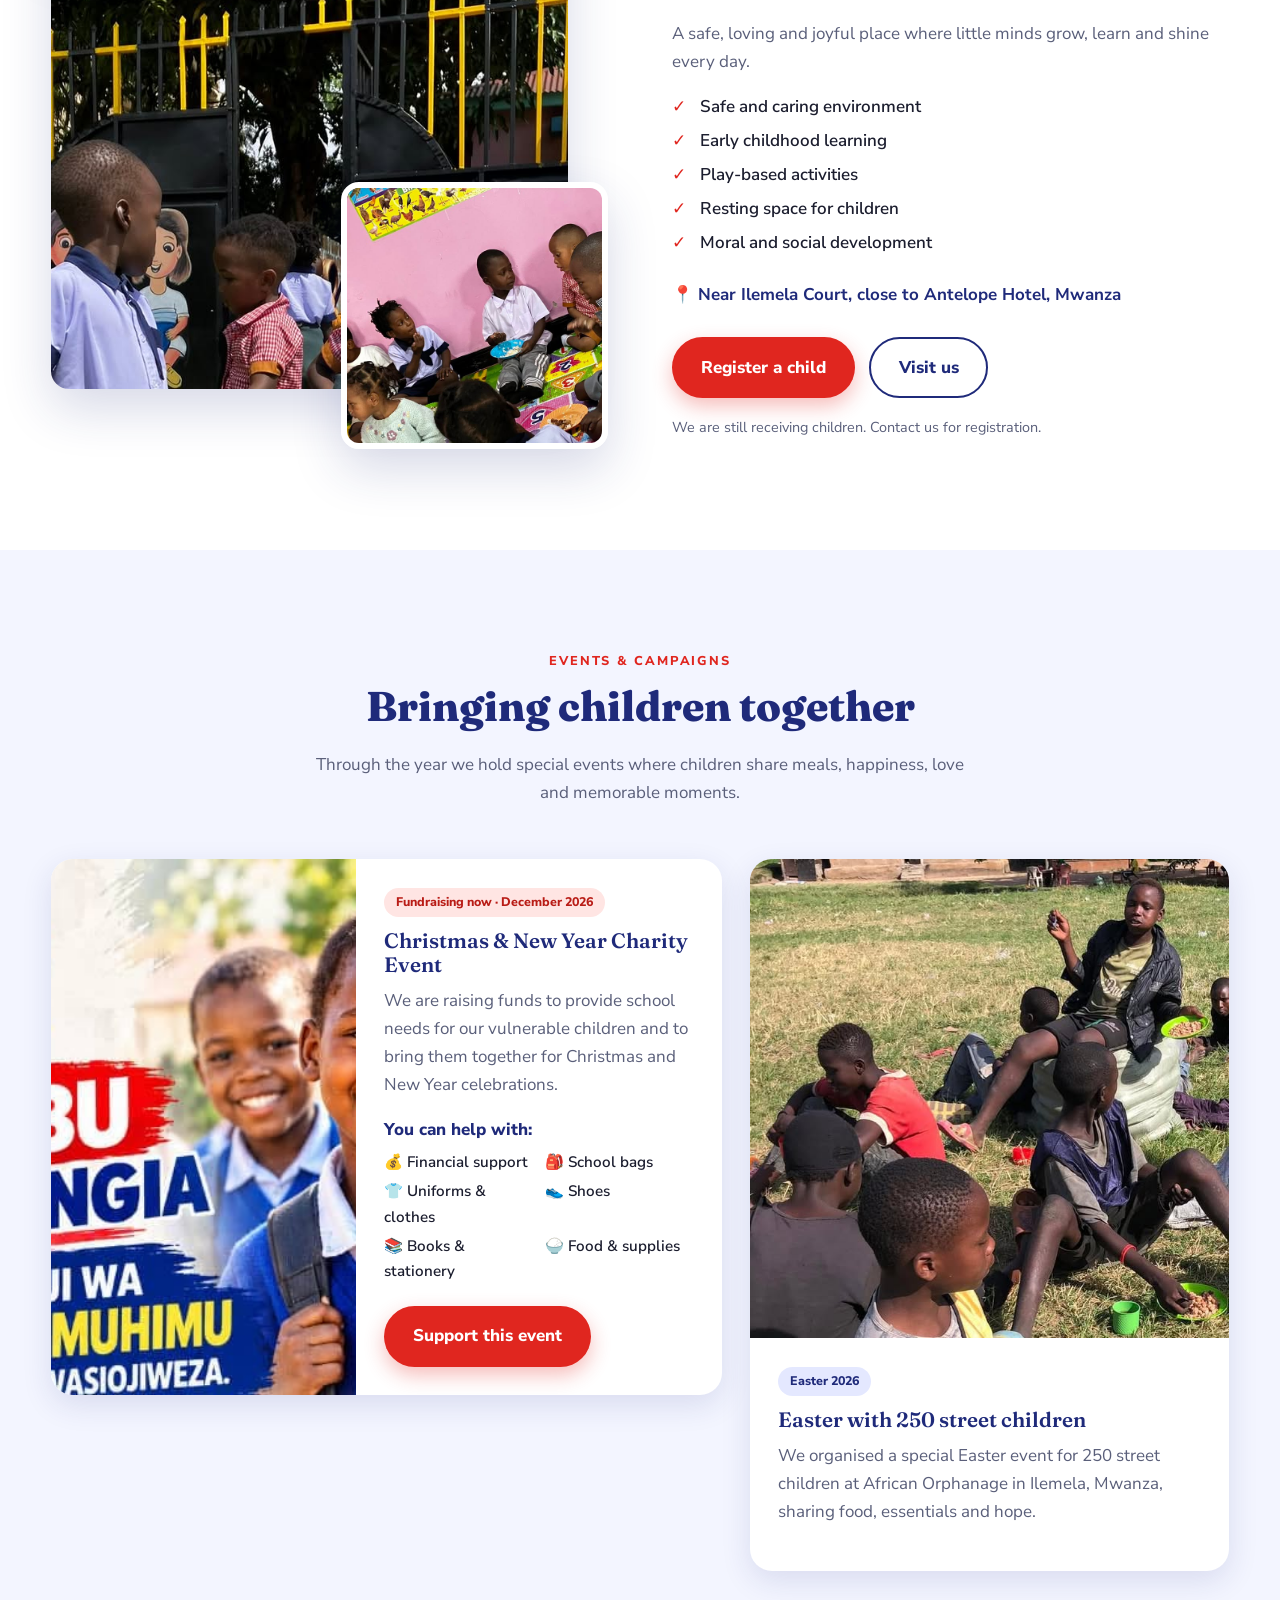
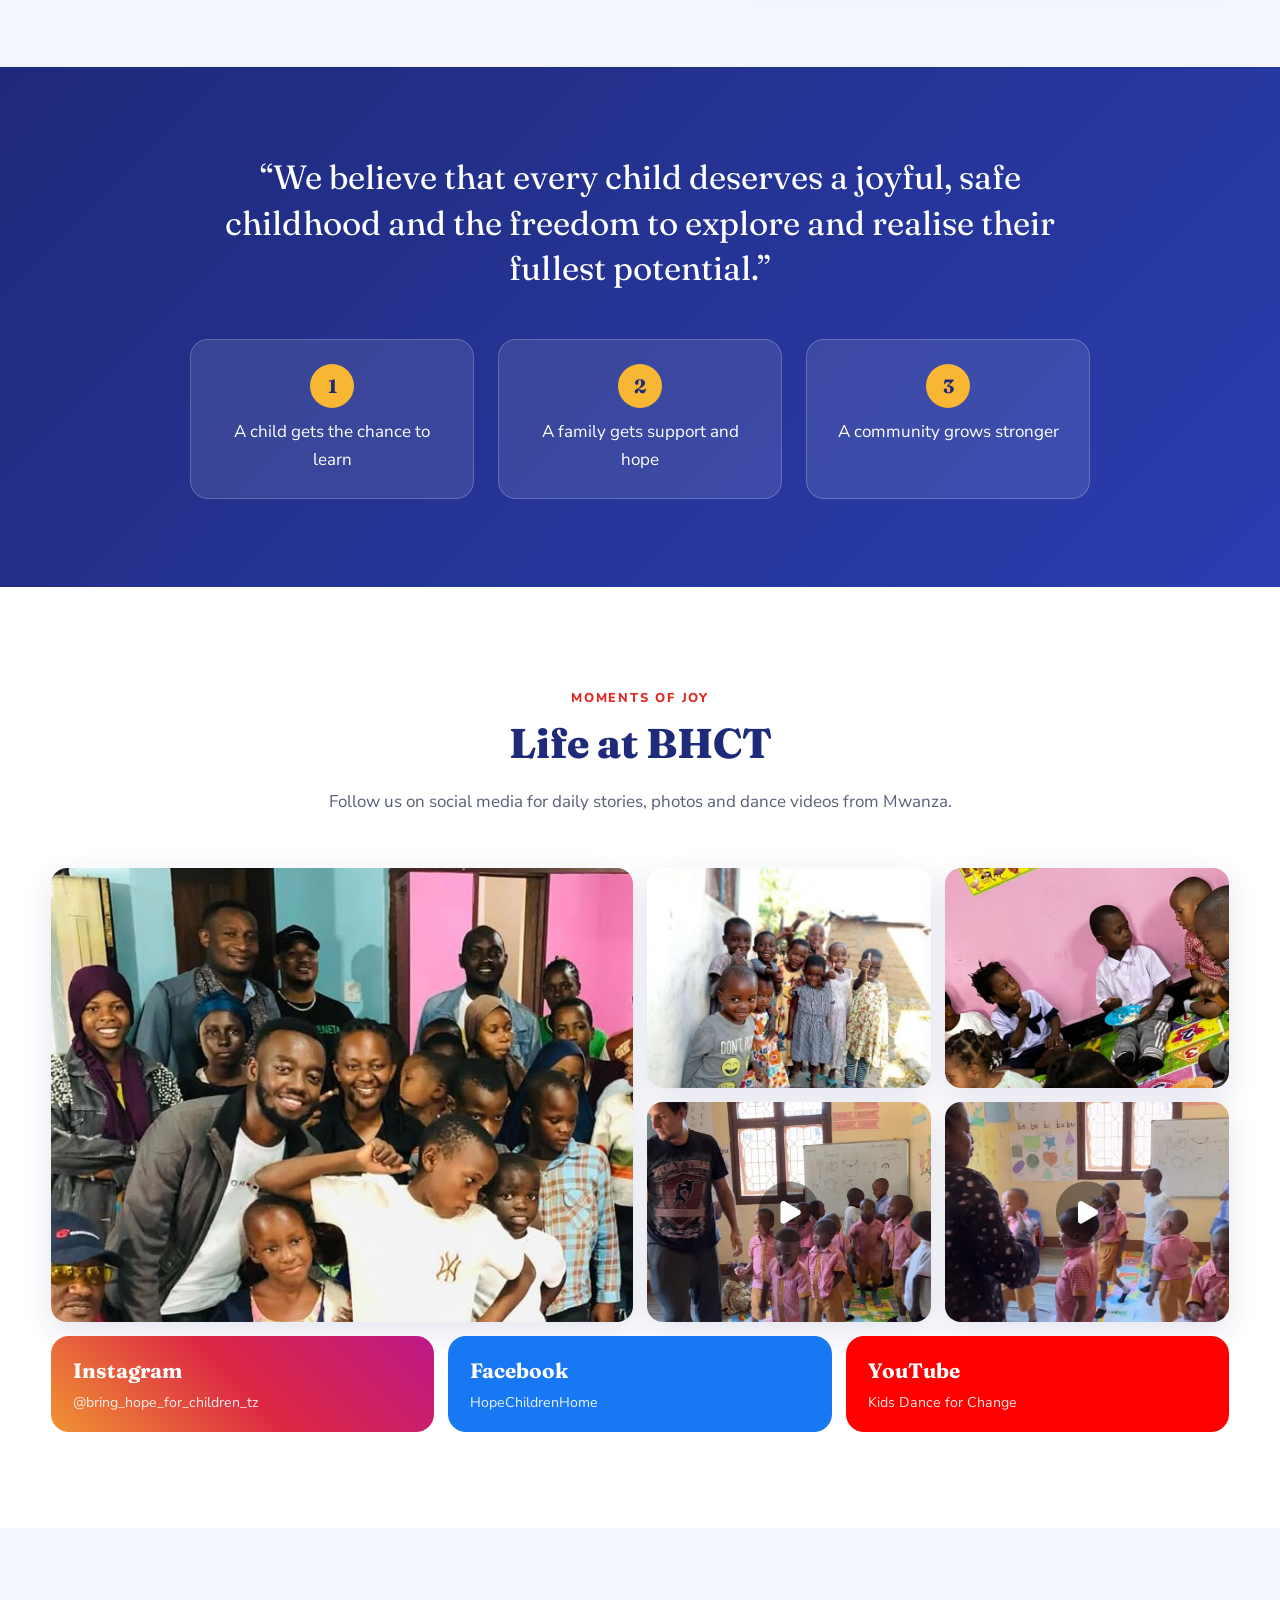
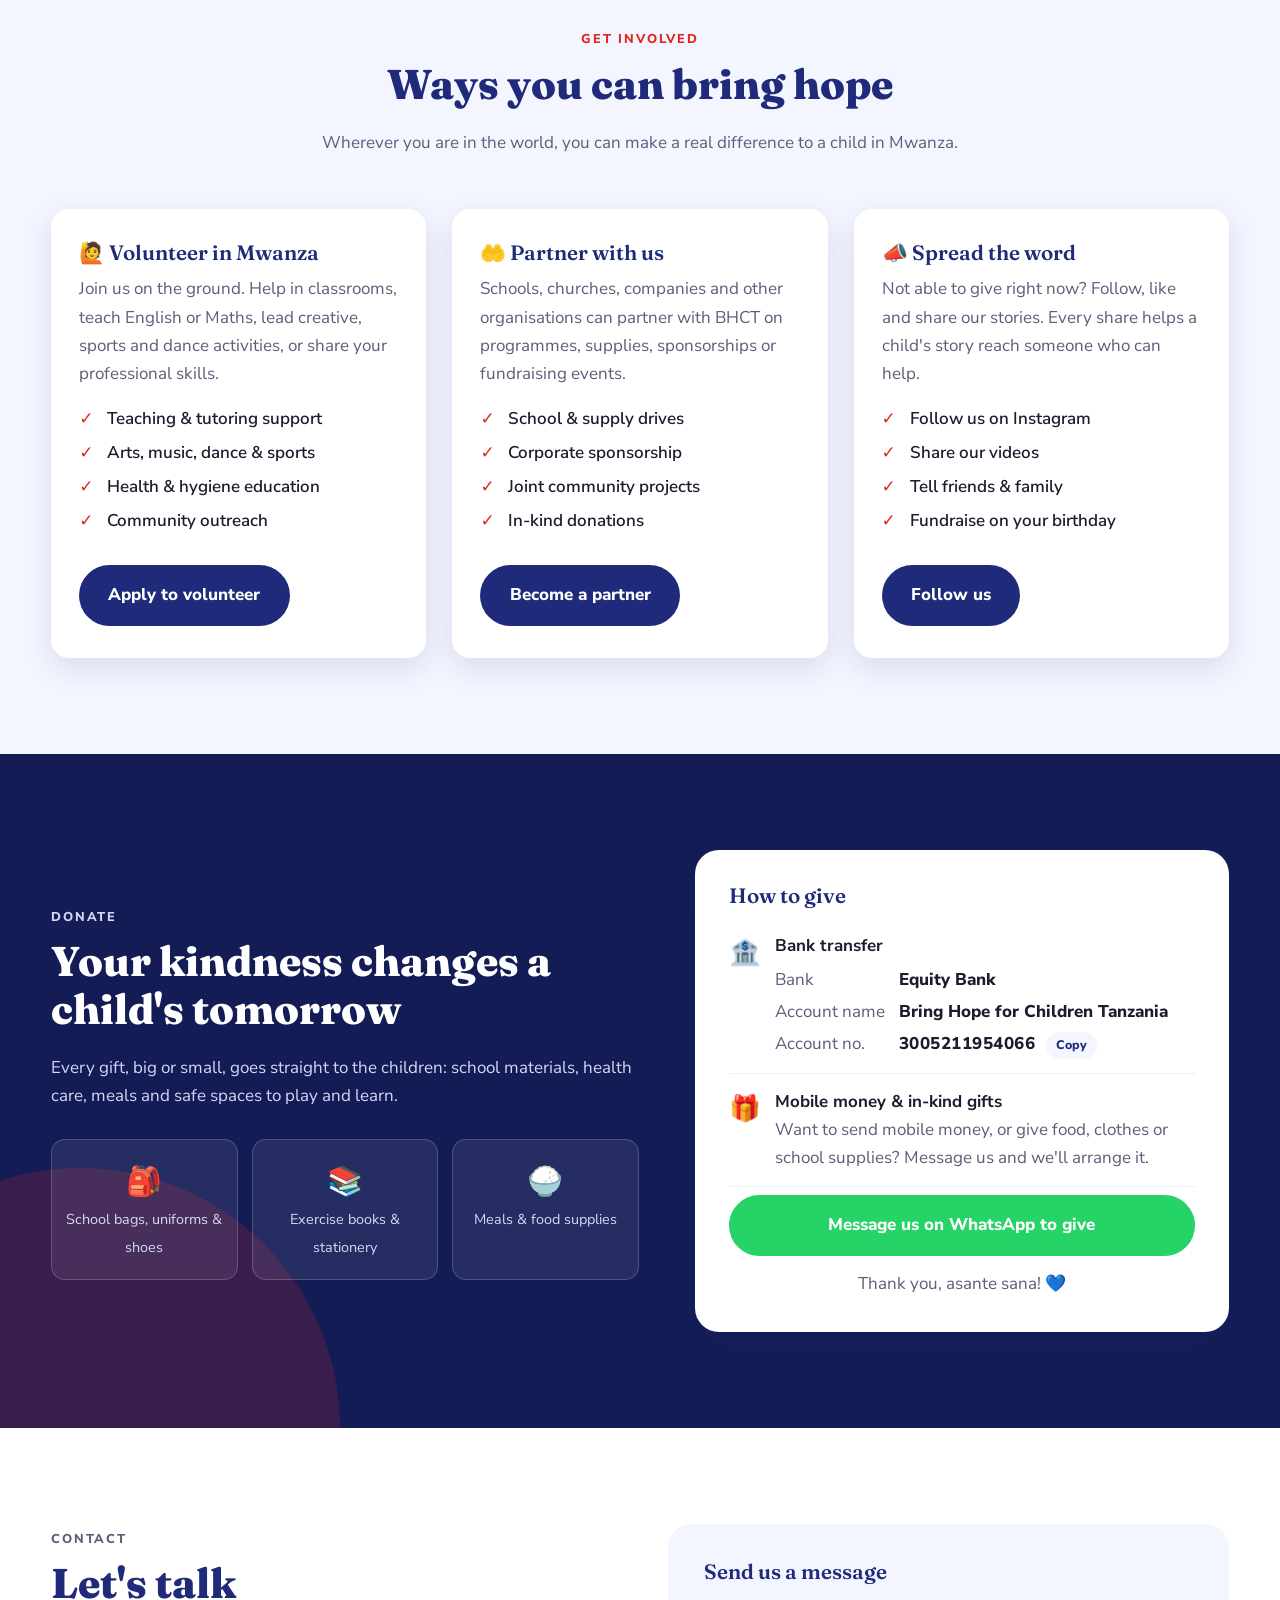
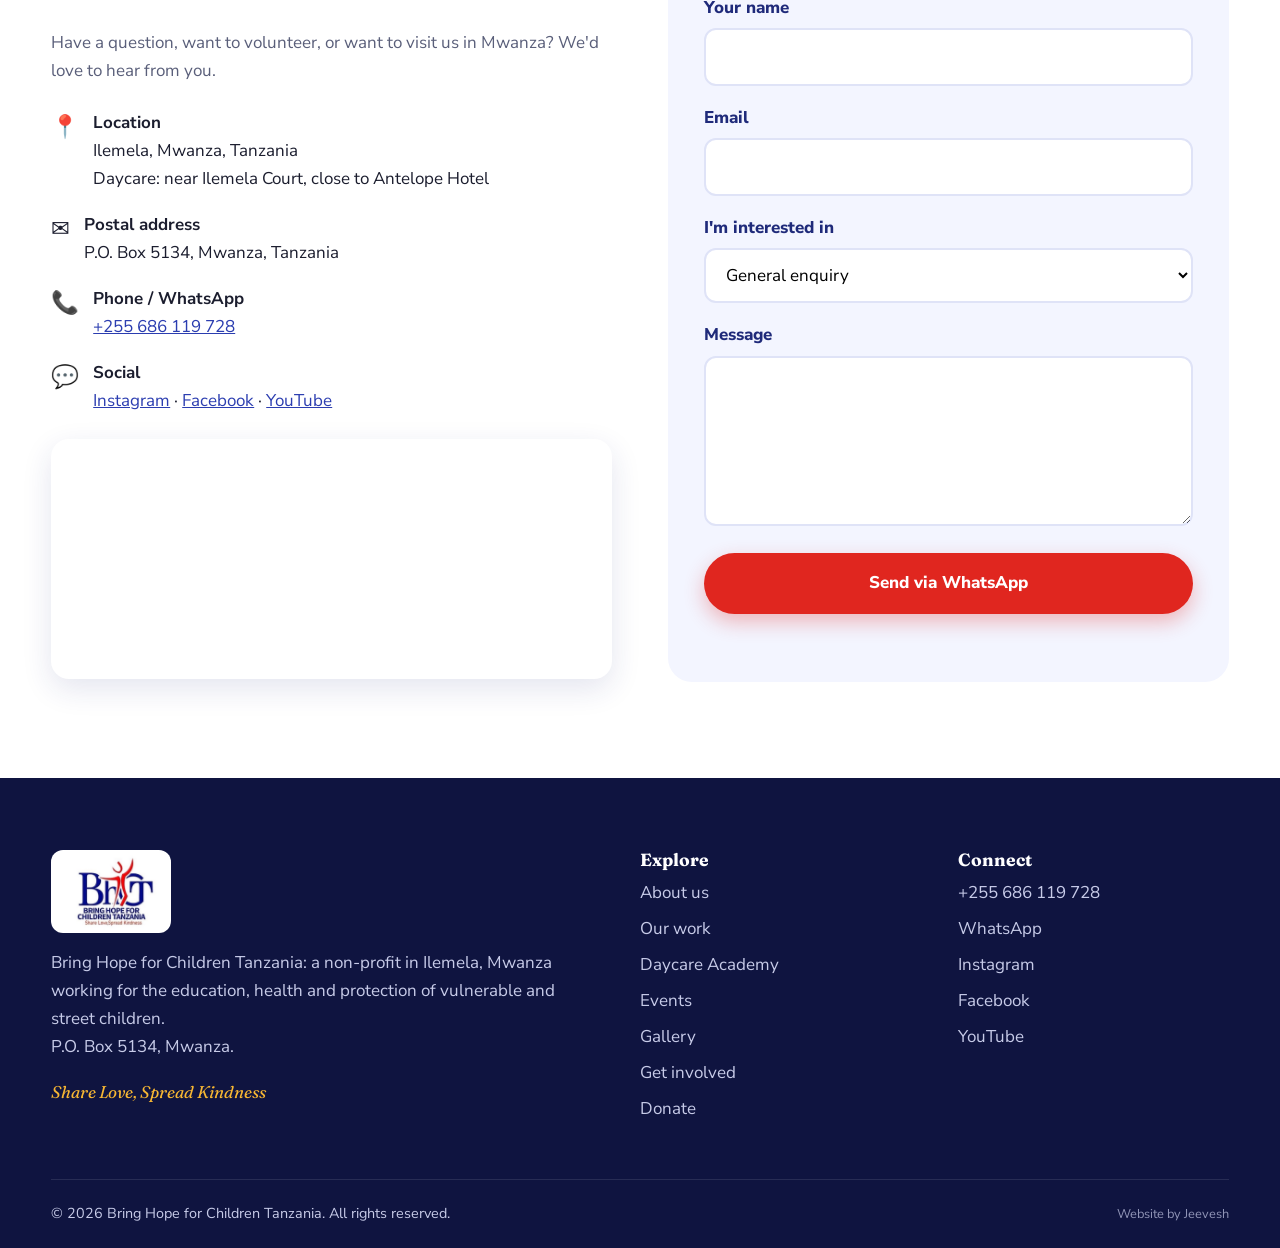
==== commit 3bfa99fa: "Add real content from BHCT's Instagram Daycare Academy section, events (Christmas 2026 campaign, Eas" ====
--- a/index.html
+++ b/index.html
@@ -4,7 +4,7 @@
   <meta charset="UTF-8" />
   <meta name="viewport" content="width=device-width, initial-scale=1.0" />
   <title>Bring Hope for Children Tanzania | NGO in Mwanza</title>
-  <meta name="description" content="Bring Hope for Children Tanzania (BHCT) is a non-profit in Mwanza, Tanzania, working for every child's education, health, protection and joyful childhood. Share Love, Spread Kindness." />
+  <meta name="description" content="Bring Hope for Children Tanzania (BHCT) is a non-profit in Ilemela, Mwanza helping vulnerable and street children with education, health care and protection. Home of Bring Hope Daycare Academy." />
   <meta name="keywords" content="Bring Hope for Children Tanzania, BHCT, NGO Mwanza, children charity Tanzania, volunteer Mwanza, donate Tanzania children" />
   <meta name="theme-color" content="#1f2a7a" />
 
@@ -30,7 +30,7 @@
     "slogan": "Share Love, Spread Kindness",
     "logo": "assets/img/logo.jpg",
     "telephone": "+255686119728",
-    "address": { "@type": "PostalAddress", "addressLocality": "Mwanza", "addressRegion": "Mwanza", "addressCountry": "TZ" },
+    "address": { "@type": "PostalAddress", "postOfficeBoxNumber": "5134", "addressLocality": "Ilemela, Mwanza", "addressRegion": "Mwanza", "addressCountry": "TZ" },
     "sameAs": [
       "https://www.facebook.com/HopeChildrenHome",
       "https://www.instagram.com/bring_hope_for_children_tz",
@@ -58,7 +58,8 @@
       <nav id="nav-menu" class="nav-menu" aria-label="Main">
         <a href="#about">About</a>
         <a href="#work">Our Work</a>
-        <a href="#gallery">Gallery</a>
+        <a href="#daycare">Daycare</a>
+        <a href="#events">Events</a>
         <a href="#volunteer">Volunteer</a>
         <a href="#contact">Contact</a>
         <a href="#donate" class="btn btn-red btn-sm">Donate</a>
@@ -74,8 +75,8 @@
           <p class="eyebrow">Mwanza, Tanzania &middot; Non-profit organisation</p>
           <h1>Every child deserves a <span class="hl">joyful, safe</span> childhood.</h1>
           <p class="lead">
-            Bring Hope for Children Tanzania helps children in Mwanza learn, stay healthy and grow up
-            protected, so each of them can reach their full potential.
+            Bring Hope for Children Tanzania helps vulnerable and street children in Mwanza get an education,
+            health care and protection, so each of them can reach their full potential.
           </p>
           <div class="hero-cta">
             <a href="#donate" class="btn btn-red">Support a child</a>
@@ -108,8 +109,8 @@
         <div class="focus-item"><span aria-hidden="true">📚</span>Education</div>
         <div class="focus-item"><span aria-hidden="true">🩺</span>Health</div>
         <div class="focus-item"><span aria-hidden="true">🛡️</span>Child Protection</div>
-        <div class="focus-item"><span aria-hidden="true">🤝</span>Community</div>
-        <div class="focus-item"><span aria-hidden="true">💃</span>Dance &amp; Arts</div>
+        <div class="focus-item"><span aria-hidden="true">🏠</span>Street Children</div>
+        <div class="focus-item"><span aria-hidden="true">🧸</span>Early Childhood</div>
       </div>
     </section>
 
@@ -128,6 +129,10 @@
             We speak up for children's rights and well-being in our communities. We work to break down
             barriers, build supportive environments and spark positive change for the next generation.
           </p>
+          <p>
+            Based in Ilemela, Mwanza, we run the <strong>Bring Hope Daycare Academy</strong>, reach out to
+            street children, and hold events that bring children together to share meals, gifts and joy.
+          </p>
         </div>
         <div class="mv-cards">
           <article class="mv-card reveal">
@@ -163,7 +168,7 @@
           <article class="card reveal">
             <div class="card-ico ico-blue" aria-hidden="true">📚</div>
             <h3>Education</h3>
-            <p>Classroom support, English and Maths lessons, school supplies and homework help, so every child can stay in school and do well.</p>
+            <p>School bags, uniforms, shoes, exercise books and stationery, plus classroom support, so every child can stay in school and do well.</p>
           </article>
           <article class="card reveal">
             <div class="card-ico ico-red" aria-hidden="true">🩺</div>
@@ -187,9 +192,73 @@
             <a class="card-link" href="https://www.youtube.com/@kidsdanceforchange" target="_blank" rel="noopener">Watch on YouTube &rarr;</a>
           </article>
           <article class="card reveal">
-            <div class="card-ico ico-teal" aria-hidden="true">🌱</div>
-            <h3>Youth Empowerment</h3>
-            <p>Mentoring, life skills and guidance that prepare young people for a confident, independent future.</p>
+            <div class="card-ico ico-teal" aria-hidden="true">🏠</div>
+            <h3>Care for Street Children</h3>
+            <p>We reach out to children living on the streets of Mwanza with meals, care, essentials and a path back to safety and school.</p>
+          </article>
+        </div>
+      </div>
+    </section>
+
+    <!-- ============ DAYCARE ============ -->
+    <section id="daycare" class="section">
+      <div class="container feature-grid">
+        <div class="feature-media reveal">
+          <img class="fm-main" src="assets/img/daycare-welcome.jpg" alt="Children at the gate of Bring Hope Daycare Academy" loading="lazy" />
+          <img class="fm-small" src="assets/img/daycare-mealtime.jpg" alt="Children sharing a meal at the daycare" loading="lazy" />
+          <img class="fm-logo" src="assets/img/daycare-logo.jpg" alt="Bring Hope Daycare Academy logo" loading="lazy" />
+        </div>
+        <div class="feature-copy reveal">
+          <p class="eyebrow">Our daycare</p>
+          <h2>Bring Hope Daycare Academy</h2>
+          <p>A safe, loving and joyful place where little minds grow, learn and shine every day.</p>
+          <ul class="checks">
+            <li>Safe and caring environment</li>
+            <li>Early childhood learning</li>
+            <li>Play-based activities</li>
+            <li>Resting space for children</li>
+            <li>Moral and social development</li>
+          </ul>
+          <p class="feature-loc"><span aria-hidden="true">📍</span> Near Ilemela Court, close to Antelope Hotel, Mwanza</p>
+          <div class="hero-cta">
+            <a href="https://wa.me/255686119728?text=Hello%2C%20I%20would%20like%20to%20register%20my%20child%20at%20Bring%20Hope%20Daycare%20Academy." class="btn btn-red" target="_blank" rel="noopener">Register a child</a>
+            <a href="#contact" class="btn btn-ghost" data-subject="Visiting">Visit us</a>
+          </div>
+          <p class="small-print">We are still receiving children. Contact us for registration.</p>
+        </div>
+      </div>
+    </section>
+
+    <!-- ============ EVENTS ============ -->
+    <section id="events" class="section section-tint">
+      <div class="container">
+        <div class="section-head reveal">
+          <p class="eyebrow">Events &amp; campaigns</p>
+          <h2>Bringing children together</h2>
+          <p>Through the year we hold special events where children share meals, happiness, love and memorable moments.</p>
+        </div>
+        <div class="events">
+          <article class="event event-live reveal">
+            <img src="assets/img/karibu-kuchangia.jpg" alt="Karibu Kuchangia: help us collect essential needs for vulnerable children" loading="lazy" />
+            <div class="event-body">
+              <span class="pill pill-red">Fundraising now · December 2026</span>
+              <h3>Christmas &amp; New Year Charity Event</h3>
+              <p>We are raising funds to provide school needs for our vulnerable children and to bring them together for Christmas and New Year celebrations.</p>
+              <p class="needs-title">You can help with:</p>
+              <ul class="needs">
+                <li>💰 Financial support</li><li>🎒 School bags</li><li>👕 Uniforms &amp; clothes</li>
+                <li>👟 Shoes</li><li>📚 Books &amp; stationery</li><li>🍚 Food &amp; supplies</li>
+              </ul>
+              <a href="#donate" class="btn btn-red">Support this event</a>
+            </div>
+          </article>
+          <article class="event reveal">
+            <img src="assets/img/street-children-meal.jpg" alt="Street children sharing a meal outdoors in Ilemela" loading="lazy" />
+            <div class="event-body">
+              <span class="pill">Easter 2026</span>
+              <h3>Easter with 250 street children</h3>
+              <p>We organised a special Easter event for 250 street children at African Orphanage in Ilemela, Mwanza, sharing food, essentials and hope.</p>
+            </div>
           </article>
         </div>
       </div>
@@ -218,28 +287,17 @@
           <h2>Life at BHCT</h2>
           <p>Follow us on social media for daily stories, photos and dance videos from Mwanza.</p>
         </div>
-        <div class="gallery reveal">
-          <figure class="g-main">
-            <img src="assets/img/children-smiling.jpg" alt="Children smiling and giving thumbs up" loading="lazy" />
-          </figure>
-          <a class="g-tile g-insta" href="https://www.instagram.com/bring_hope_for_children_tz" target="_blank" rel="noopener">
-            <span class="g-ico" aria-hidden="true">
-              <svg viewBox="0 0 24 24"><path d="M12 2.2c3.2 0 3.6 0 4.8.1 1.2.1 1.8.2 2.2.4.6.2 1 .5 1.4.9.4.4.7.8.9 1.4.2.4.4 1 .4 2.2.1 1.3.1 1.6.1 4.8s0 3.6-.1 4.8c-.1 1.2-.2 1.8-.4 2.2-.2.6-.5 1-.9 1.4-.4.4-.8.7-1.4.9-.4.2-1 .4-2.2.4-1.3.1-1.6.1-4.8.1s-3.6 0-4.8-.1c-1.2-.1-1.8-.2-2.2-.4-.6-.2-1-.5-1.4-.9-.4-.4-.7-.8-.9-1.4-.2-.4-.4-1-.4-2.2C2.2 15.6 2.2 15.2 2.2 12s0-3.6.1-4.8c.1-1.2.2-1.8.4-2.2.2-.6.5-1 .9-1.4.4-.4.8-.7 1.4-.9.4-.2 1-.4 2.2-.4C8.4 2.2 8.8 2.2 12 2.2zm0 4.9a4.9 4.9 0 100 9.8 4.9 4.9 0 000-9.8zm0 8.1a3.2 3.2 0 110-6.4 3.2 3.2 0 010 6.4zm5.1-9.4a1.1 1.1 0 100 2.3 1.1 1.1 0 000-2.3z"/></svg>
-            </span>
-            <strong>Instagram</strong><small>@bring_hope_for_children_tz</small>
-          </a>
-          <a class="g-tile g-fb" href="https://www.facebook.com/HopeChildrenHome" target="_blank" rel="noopener">
-            <span class="g-ico" aria-hidden="true">
-              <svg viewBox="0 0 24 24"><path d="M22 12a10 10 0 10-11.6 9.9v-7H7.9V12h2.5V9.8c0-2.5 1.5-3.9 3.8-3.9 1.1 0 2.2.2 2.2.2v2.5h-1.3c-1.2 0-1.6.8-1.6 1.6V12h2.8l-.4 2.9h-2.3v7A10 10 0 0022 12z"/></svg>
-            </span>
-            <strong>Facebook</strong><small>HopeChildrenHome</small>
-          </a>
-          <a class="g-tile g-yt" href="https://www.youtube.com/@kidsdanceforchange" target="_blank" rel="noopener">
-            <span class="g-ico" aria-hidden="true">
-              <svg viewBox="0 0 24 24"><path d="M23.5 6.2a3 3 0 00-2.1-2.1C19.5 3.6 12 3.6 12 3.6s-7.5 0-9.4.5A3 3 0 00.5 6.2 31 31 0 000 12a31 31 0 00.5 5.8 3 3 0 002.1 2.1c1.9.5 9.4.5 9.4.5s7.5 0 9.4-.5a3 3 0 002.1-2.1A31 31 0 0024 12a31 31 0 00-.5-5.8zM9.6 15.6V8.4l6.2 3.6-6.2 3.6z"/></svg>
-            </span>
-            <strong>YouTube</strong><small>Kids Dance for Change</small>
-          </a>
+        <div class="photo-grid reveal">
+          <figure class="pg-wide"><img src="assets/img/team-and-children.jpg" alt="BHCT team members and supporters with children" loading="lazy" /></figure>
+          <figure><img src="assets/img/children-smiling.jpg" alt="Children smiling and giving thumbs up" loading="lazy" /></figure>
+          <figure><img src="assets/img/daycare-mealtime.jpg" alt="Children eating together at the daycare" loading="lazy" /></figure>
+          <a class="pg-video" href="https://www.instagram.com/bring_hope_for_children_tz/reel/DYm3KLjE06P/" target="_blank" rel="noopener" aria-label="Watch classroom video on Instagram"><img src="assets/img/classroom.jpg" alt="A volunteer with children in a classroom" loading="lazy" /></a>
+          <a class="pg-video" href="https://www.instagram.com/bring_hope_for_children_tz/reel/DYm3rCpI3Ak/" target="_blank" rel="noopener" aria-label="Watch daycare video on Instagram"><img src="assets/img/classroom-2.jpg" alt="Children in pink uniforms in the classroom" loading="lazy" /></a>
+        </div>
+        <div class="social-row reveal">
+          <a class="g-tile g-insta" href="https://www.instagram.com/bring_hope_for_children_tz" target="_blank" rel="noopener"><strong>Instagram</strong><small>@bring_hope_for_children_tz</small></a>
+          <a class="g-tile g-fb" href="https://www.facebook.com/HopeChildrenHome" target="_blank" rel="noopener"><strong>Facebook</strong><small>HopeChildrenHome</small></a>
+          <a class="g-tile g-yt" href="https://www.youtube.com/@kidsdanceforchange" target="_blank" rel="noopener"><strong>YouTube</strong><small>Kids Dance for Change</small></a>
         </div>
       </div>
     </section>
@@ -297,26 +355,30 @@
           <p class="eyebrow eyebrow-light">Donate</p>
           <h2>Your kindness changes a child's tomorrow</h2>
           <p>Every gift, big or small, goes straight to the children: school materials, health care, meals and safe spaces to play and learn.</p>
-          <div class="amounts" role="group" aria-label="Example donation amounts">
-            <div class="amount"><strong>$10</strong><span>School supplies for a child</span></div>
-            <div class="amount"><strong>$25</strong><span>Health &amp; hygiene kit</span></div>
-            <div class="amount"><strong>$50</strong><span>A month of learning support</span></div>
+          <div class="amounts" role="list" aria-label="What your gift provides">
+            <div class="amount" role="listitem"><strong>🎒</strong><span>School bags, uniforms &amp; shoes</span></div>
+            <div class="amount" role="listitem"><strong>📚</strong><span>Exercise books &amp; stationery</span></div>
+            <div class="amount" role="listitem"><strong>🍚</strong><span>Meals &amp; food supplies</span></div>
           </div>
         </div>
         <div class="donate-box reveal">
           <h3>How to give</h3>
           <div class="give-method">
-            <span class="give-ico" aria-hidden="true">📱</span>
+            <span class="give-ico" aria-hidden="true">🏦</span>
+            <div class="bank">
+              <strong>Bank transfer</strong>
+              <dl>
+                <dt>Bank</dt><dd>Equity Bank</dd>
+                <dt>Account name</dt><dd>Bring Hope for Children Tanzania</dd>
+                <dt>Account no.</dt><dd><span id="acct">3005211954066</span> <button type="button" class="copy-btn" data-copy="3005211954066">Copy</button></dd>
+              </dl>
+            </div>
+          </div>
+          <div class="give-method">
+            <span class="give-ico" aria-hidden="true">🎁</span>
             <div>
-              <strong>Mobile money (M-Pesa / Mixx by Yas / Airtel Money)</strong>
-              <p>Message us on WhatsApp and we'll share the payment details.</p>
-            </div>
-          </div>
-          <div class="give-method">
-            <span class="give-ico" aria-hidden="true">🏦</span>
-            <div>
-              <strong>Bank transfer &amp; international giving</strong>
-              <p>Contact us for our bank details and international transfer options.</p>
+              <strong>Mobile money &amp; in-kind gifts</strong>
+              <p>Want to send mobile money, or give food, clothes or school supplies? Message us and we'll arrange it.</p>
             </div>
           </div>
           <a class="btn btn-whatsapp" href="https://wa.me/255686119728?text=Hello%20Bring%20Hope%20for%20Children%20Tanzania%2C%20I%20would%20like%20to%20make%20a%20donation." target="_blank" rel="noopener">
@@ -335,7 +397,8 @@
           <h2>Let's talk</h2>
           <p>Have a question, want to volunteer, or want to visit us in Mwanza? We'd love to hear from you.</p>
           <ul class="contact-list">
-            <li><span aria-hidden="true">📍</span><div><strong>Location</strong><br />Mwanza, Mwanza Region, Tanzania</div></li>
+            <li><span aria-hidden="true">📍</span><div><strong>Location</strong><br />Ilemela, Mwanza, Tanzania<br />Daycare: near Ilemela Court, close to Antelope Hotel</div></li>
+            <li><span aria-hidden="true">✉️</span><div><strong>Postal address</strong><br />P.O. Box 5134, Mwanza, Tanzania</div></li>
             <li><span aria-hidden="true">📞</span><div><strong>Phone / WhatsApp</strong><br /><a href="tel:+255686119728">+255 686 119 728</a></div></li>
             <li><span aria-hidden="true">💬</span><div><strong>Social</strong><br />
               <a href="https://www.instagram.com/bring_hope_for_children_tz" target="_blank" rel="noopener">Instagram</a> &middot;
@@ -343,7 +406,7 @@
               <a href="https://www.youtube.com/@kidsdanceforchange" target="_blank" rel="noopener">YouTube</a></div></li>
           </ul>
           <div class="map">
-            <iframe title="Map of Mwanza, Tanzania" src="https://www.google.com/maps?q=Mwanza,Tanzania&z=12&output=embed" loading="lazy" referrerpolicy="no-referrer-when-downgrade"></iframe>
+            <iframe title="Map of Ilemela, Mwanza, Tanzania" src="https://www.google.com/maps?q=Ilemela,Mwanza,Tanzania&z=13&output=embed" loading="lazy" referrerpolicy="no-referrer-when-downgrade"></iframe>
           </div>
         </div>
 
@@ -383,7 +446,7 @@
     <div class="container footer-grid">
       <div class="footer-brand">
         <img src="assets/img/logo-crop.jpg" alt="BHCT logo" width="120" height="83" loading="lazy" />
-        <p>Bring Hope for Children Tanzania: a non-profit in Mwanza working for every child's education, health and protection.</p>
+        <p>Bring Hope for Children Tanzania: a non-profit in Ilemela, Mwanza working for the education, health and protection of vulnerable and street children.<br />P.O. Box 5134, Mwanza.</p>
         <p class="footer-tag">Share Love, Spread Kindness</p>
       </div>
       <div>
@@ -391,6 +454,8 @@
         <ul>
           <li><a href="#about">About us</a></li>
           <li><a href="#work">Our work</a></li>
+          <li><a href="#daycare">Daycare Academy</a></li>
+          <li><a href="#events">Events</a></li>
           <li><a href="#gallery">Gallery</a></li>
           <li><a href="#volunteer">Get involved</a></li>
           <li><a href="#donate">Donate</a></li>
--- a/assets/css/style.css
+++ b/assets/css/style.css
@@ -199,9 +199,6 @@
 .impact-steps strong { display: grid; place-items: center; width: 44px; height: 44px; margin: 0 auto 10px; border-radius: 50%; background: var(--sun); color: var(--navy); font-family: var(--font-head); font-size: 1.2rem; }
 
 /* ---------- Gallery ---------- */
-.gallery { display: grid; grid-template-columns: 2fr 1fr 1fr; grid-template-rows: 1fr 1fr; gap: 18px; min-height: 440px; }
-.g-main { grid-row: span 2; margin: 0; border-radius: var(--radius); overflow: hidden; box-shadow: var(--shadow); }
-.g-main img { width: 100%; height: 100%; object-fit: cover; }
 .g-tile {
   display: flex; flex-direction: column; justify-content: flex-end; gap: 2px;
   padding: 24px; border-radius: var(--radius); color: #fff; text-decoration: none;
@@ -210,9 +207,7 @@
 .g-tile:hover { transform: scale(1.03); }
 .g-tile strong { font-family: var(--font-head); font-size: 1.3rem; }
 .g-tile small { opacity: .9; word-break: break-word; }
-.g-ico svg { width: 38px; height: 38px; fill: #fff; margin-bottom: auto; }
-.g-ico { flex: 1; }
-.g-insta { background: linear-gradient(45deg, #f09433, #dc2743 50%, #bc1888); grid-column: span 2; }
+.g-insta { background: linear-gradient(45deg, #f09433, #dc2743 50%, #bc1888); }
 .g-fb { background: #1877f2; }
 .g-yt { background: #ff0000; }
 
@@ -293,6 +288,47 @@
 .wa-float:hover { transform: scale(1.08); }
 .wa-float svg { width: 30px; height: 30px; fill: #fff; }
 
+/* ---------- Daycare feature ---------- */
+.feature-grid { display: grid; grid-template-columns: 1fr 1fr; gap: 64px; align-items: center; }
+.feature-media { position: relative; padding: 0 40px 60px 0; }
+.feature-media img { border-radius: var(--radius); box-shadow: var(--shadow-lg); object-fit: cover; }
+.fm-main { width: 100%; aspect-ratio: 1; }
+.fm-small { position: absolute; right: 0; bottom: 0; width: 48%; aspect-ratio: 1; border: 6px solid #fff; }
+.fm-logo { position: absolute; left: -18px; top: -18px; width: 96px; height: 96px; border-radius: 50% !important; border: 4px solid #fff; background: #fff; }
+.feature-copy > p { color: var(--muted); }
+.feature-loc { font-weight: 700; color: var(--navy) !important; }
+.small-print { font-size: .9rem; }
+
+/* ---------- Events ---------- */
+.events { display: grid; grid-template-columns: 1.4fr 1fr; gap: 28px; align-items: start; }
+.event { background: #fff; border-radius: 22px; overflow: hidden; box-shadow: var(--shadow); }
+.event-live { display: grid; grid-template-columns: 1fr 1.2fr; }
+.event img { width: 100%; height: 100%; object-fit: cover; aspect-ratio: 1; }
+.event-body { padding: 28px; }
+.event-body p { color: var(--muted); }
+.pill { display: inline-block; padding: 4px 12px; border-radius: 999px; background: #e4e8ff; color: var(--navy); font-weight: 800; font-size: .78rem; margin-bottom: 12px; }
+.pill-red { background: #ffe5e3; color: var(--red-dark); }
+.needs-title { font-weight: 800; color: var(--navy) !important; margin-bottom: 6px; }
+.needs { list-style: none; padding: 0; margin: 0 0 22px; display: grid; grid-template-columns: 1fr 1fr; gap: 4px 12px; font-weight: 600; font-size: .95rem; }
+
+/* ---------- Photo grid ---------- */
+.photo-grid { display: grid; grid-template-columns: repeat(4, 1fr); grid-auto-rows: 220px; gap: 14px; }
+.photo-grid figure, .photo-grid a { margin: 0; border-radius: 16px; overflow: hidden; box-shadow: var(--shadow); }
+.photo-grid img { width: 100%; height: 100%; object-fit: cover; transition: transform .5s; }
+.photo-grid figure:hover img, .photo-grid a:hover img { transform: scale(1.06); }
+.pg-wide { grid-column: span 2; grid-row: span 2; }
+.social-row { display: grid; grid-template-columns: repeat(3, 1fr); gap: 14px; margin-top: 14px; }
+.social-row .g-tile { padding: 18px 22px; }
+
+/* ---------- Bank details ---------- */
+.bank dl { display: grid; grid-template-columns: auto 1fr; gap: 4px 14px; margin: 6px 0 0; }
+.bank dt { color: var(--muted); }
+.bank dd { margin: 0; font-weight: 800; }
+#acct { font-variant-numeric: tabular-nums; letter-spacing: .03em; }
+.copy-btn { margin-left: 6px; border: 0; background: var(--tint); color: var(--navy); font: inherit; font-size: .78rem; font-weight: 800; padding: 3px 10px; border-radius: 999px; cursor: pointer; }
+.copy-btn:hover { background: #dfe3f7; }
+.amount strong { font-family: inherit; }
+
 /* ---------- Reveal animation ---------- */
 .js .reveal { opacity: 0; transform: translateY(24px); transition: opacity .7s ease, transform .7s ease; }
 .js .reveal.visible { opacity: 1; transform: none; }
@@ -304,7 +340,9 @@
 
 /* ---------- Responsive ---------- */
 @media (max-width: 980px) {
-  .hero-grid, .about-grid, .donate-grid, .contact-grid { grid-template-columns: 1fr; }
+  .hero-grid, .about-grid, .donate-grid, .contact-grid, .feature-grid, .events { grid-template-columns: 1fr; }
+  .feature-media { max-width: 520px; margin: 0 auto; }
+  .photo-grid { grid-template-columns: repeat(3, 1fr); grid-auto-rows: 180px; }
   .hero { padding-top: 48px; }
   .hero-media { max-width: 560px; margin: 0 auto; }
   .cards, .involve-grid { grid-template-columns: repeat(2, 1fr); }
@@ -331,10 +369,13 @@
   body { font-size: 16px; }
   .section { padding: 72px 0; }
   .cards, .involve-grid, .values-grid, .impact-steps, .amounts { grid-template-columns: 1fr; }
-  .gallery { grid-template-columns: 1fr 1fr; grid-template-rows: auto; }
-  .g-main { grid-column: span 2; grid-row: auto; aspect-ratio: 4 / 3; }
-  .g-insta { grid-column: span 2; }
+  .photo-grid { grid-template-columns: 1fr 1fr; grid-auto-rows: 150px; }
+  .social-row { grid-template-columns: 1fr; }
+  .event-live { grid-template-columns: 1fr; }
+  .needs { grid-template-columns: 1fr 1fr; }
   .badge-card { left: 10px; }
+  .feature-media { padding: 0 24px 48px 0; }
+  .fm-logo { left: 8px; top: 8px; width: 72px; height: 72px; }
   .sun { width: 140px; right: -30px; }
   .footer-grid { grid-template-columns: 1fr; }
   .footer-brand { grid-column: auto; }
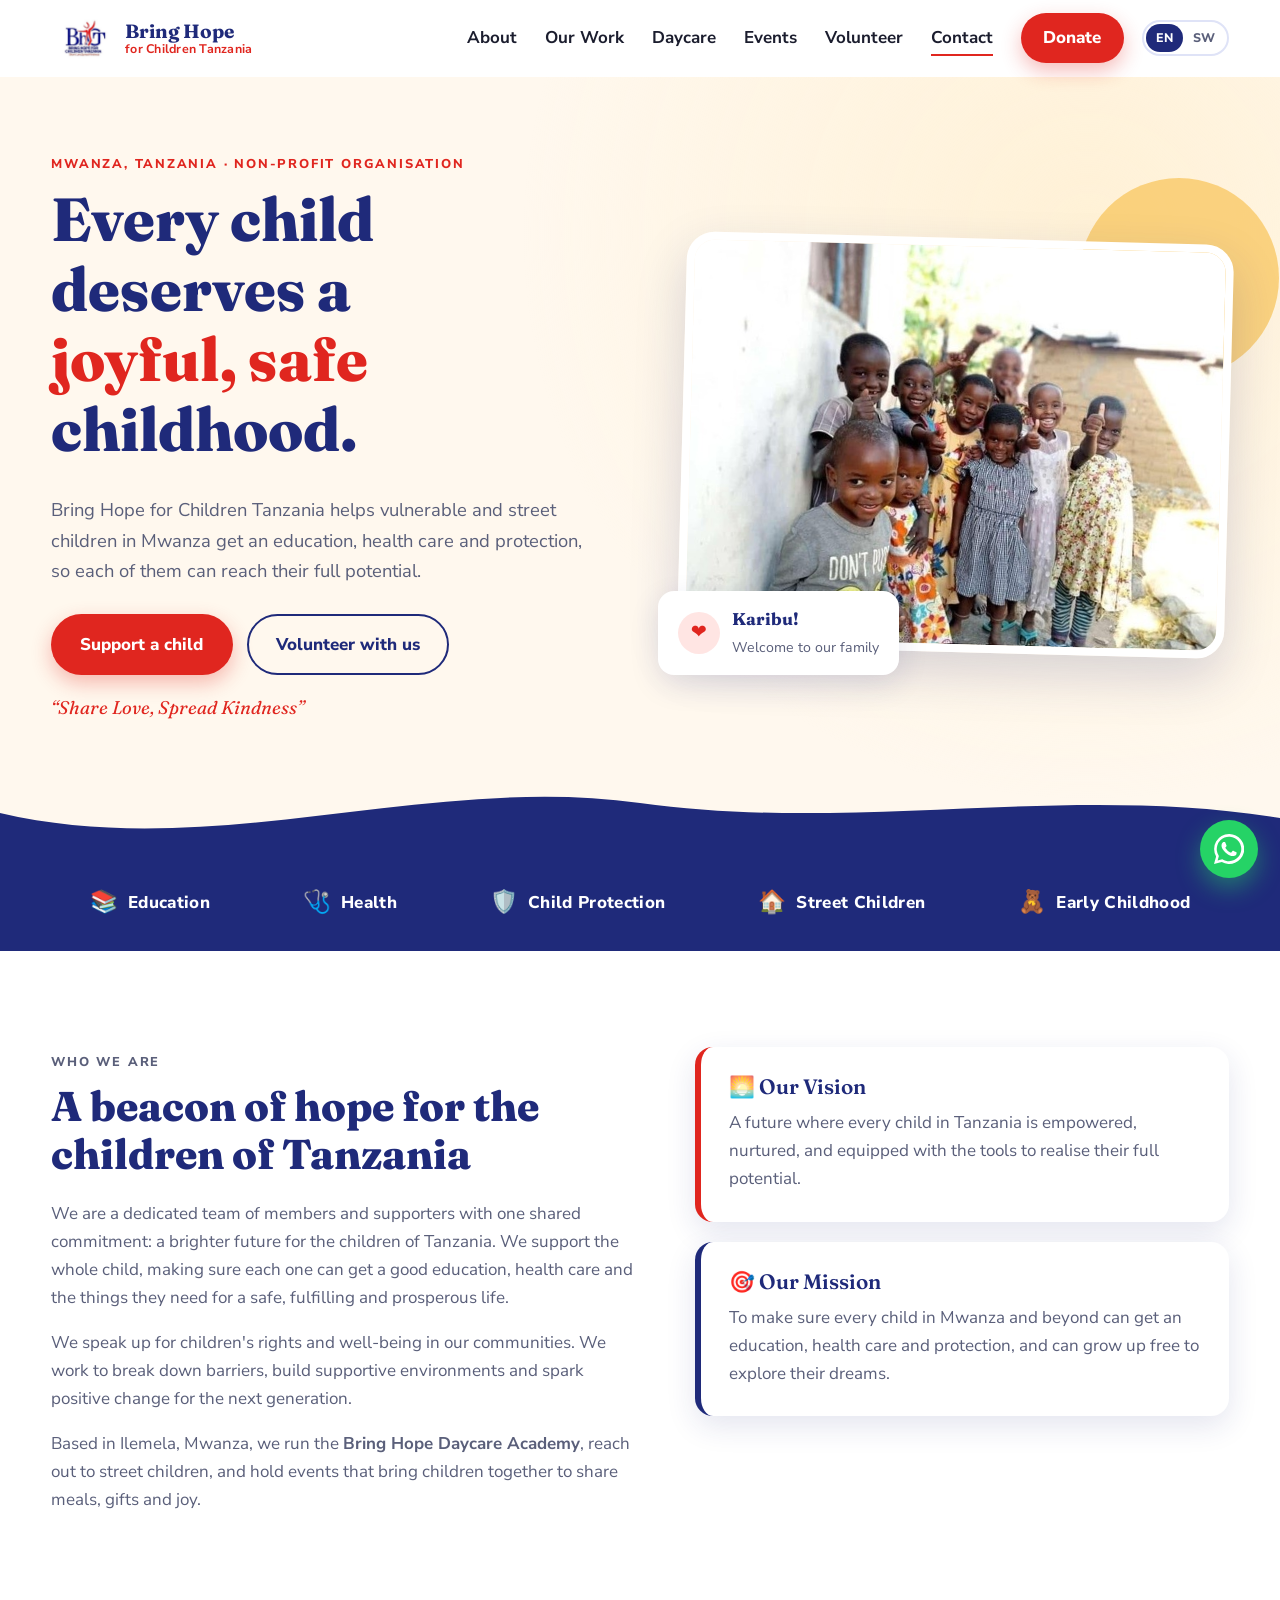
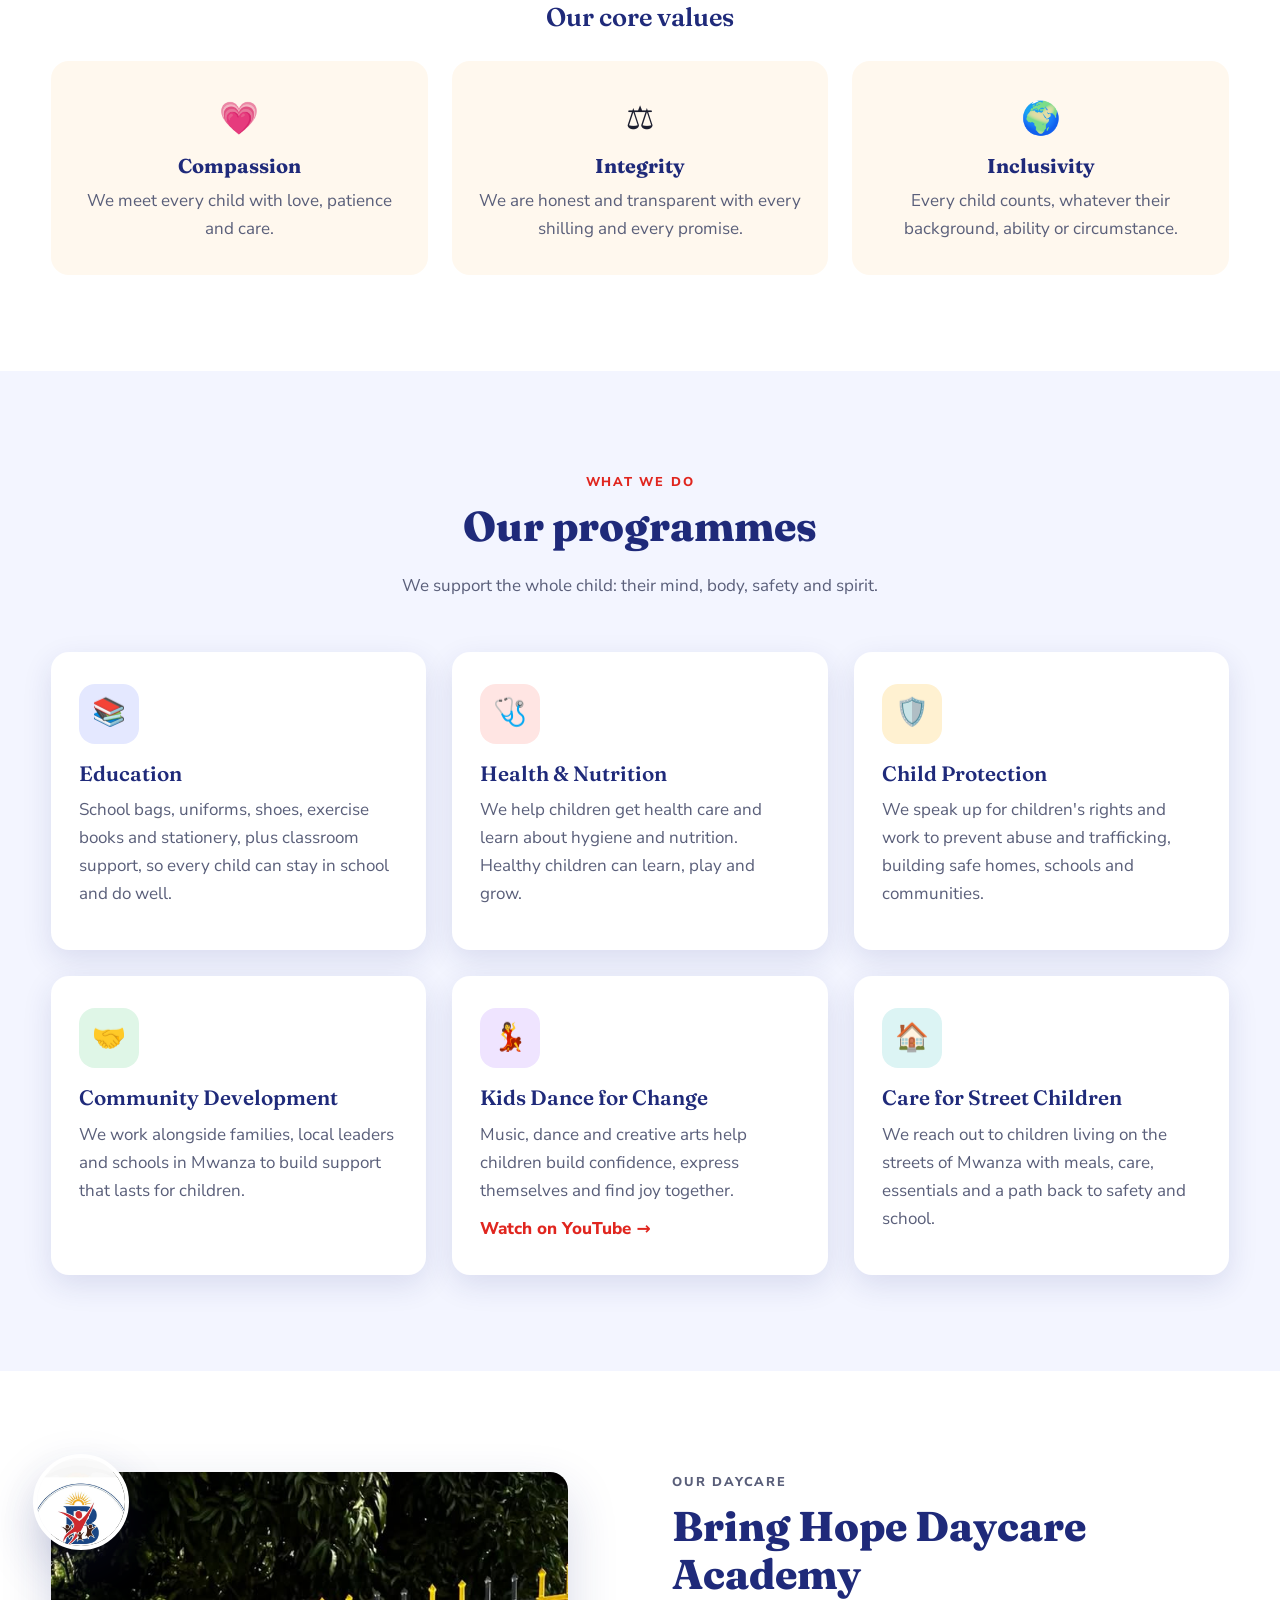
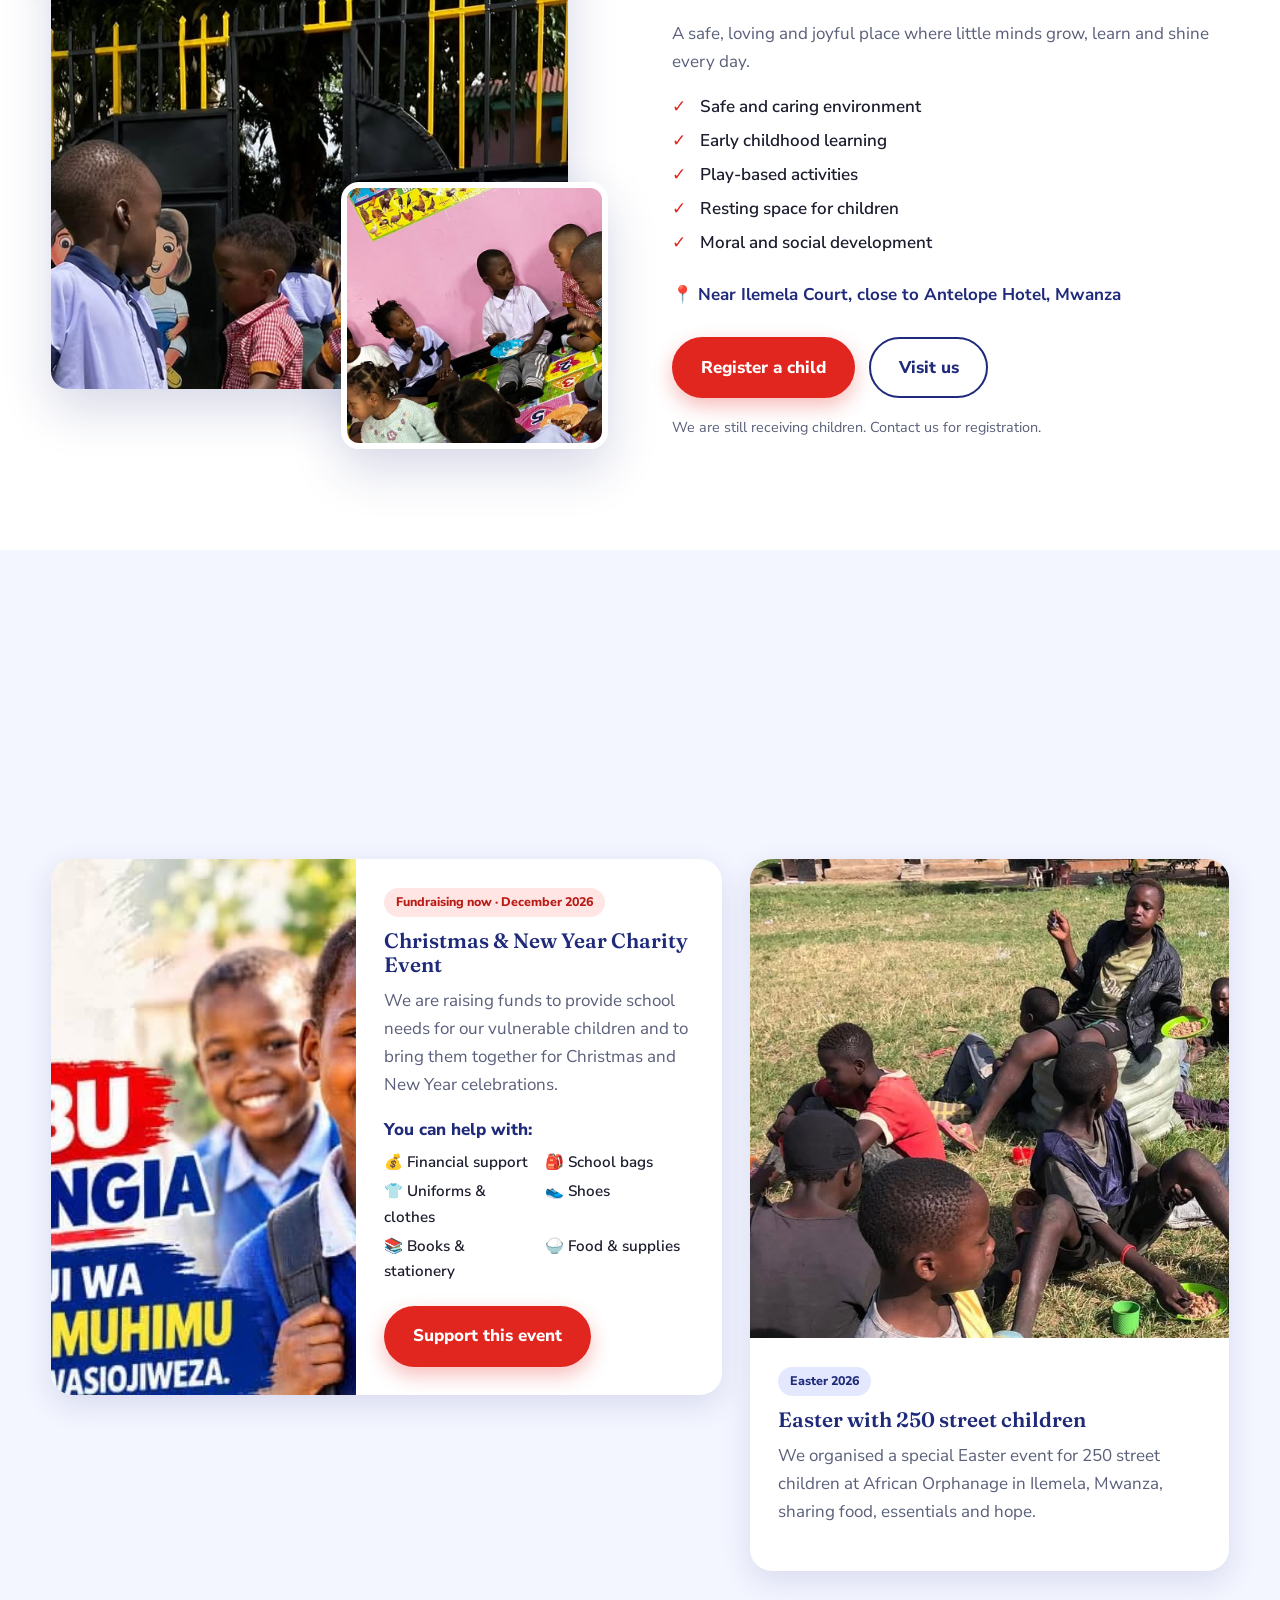
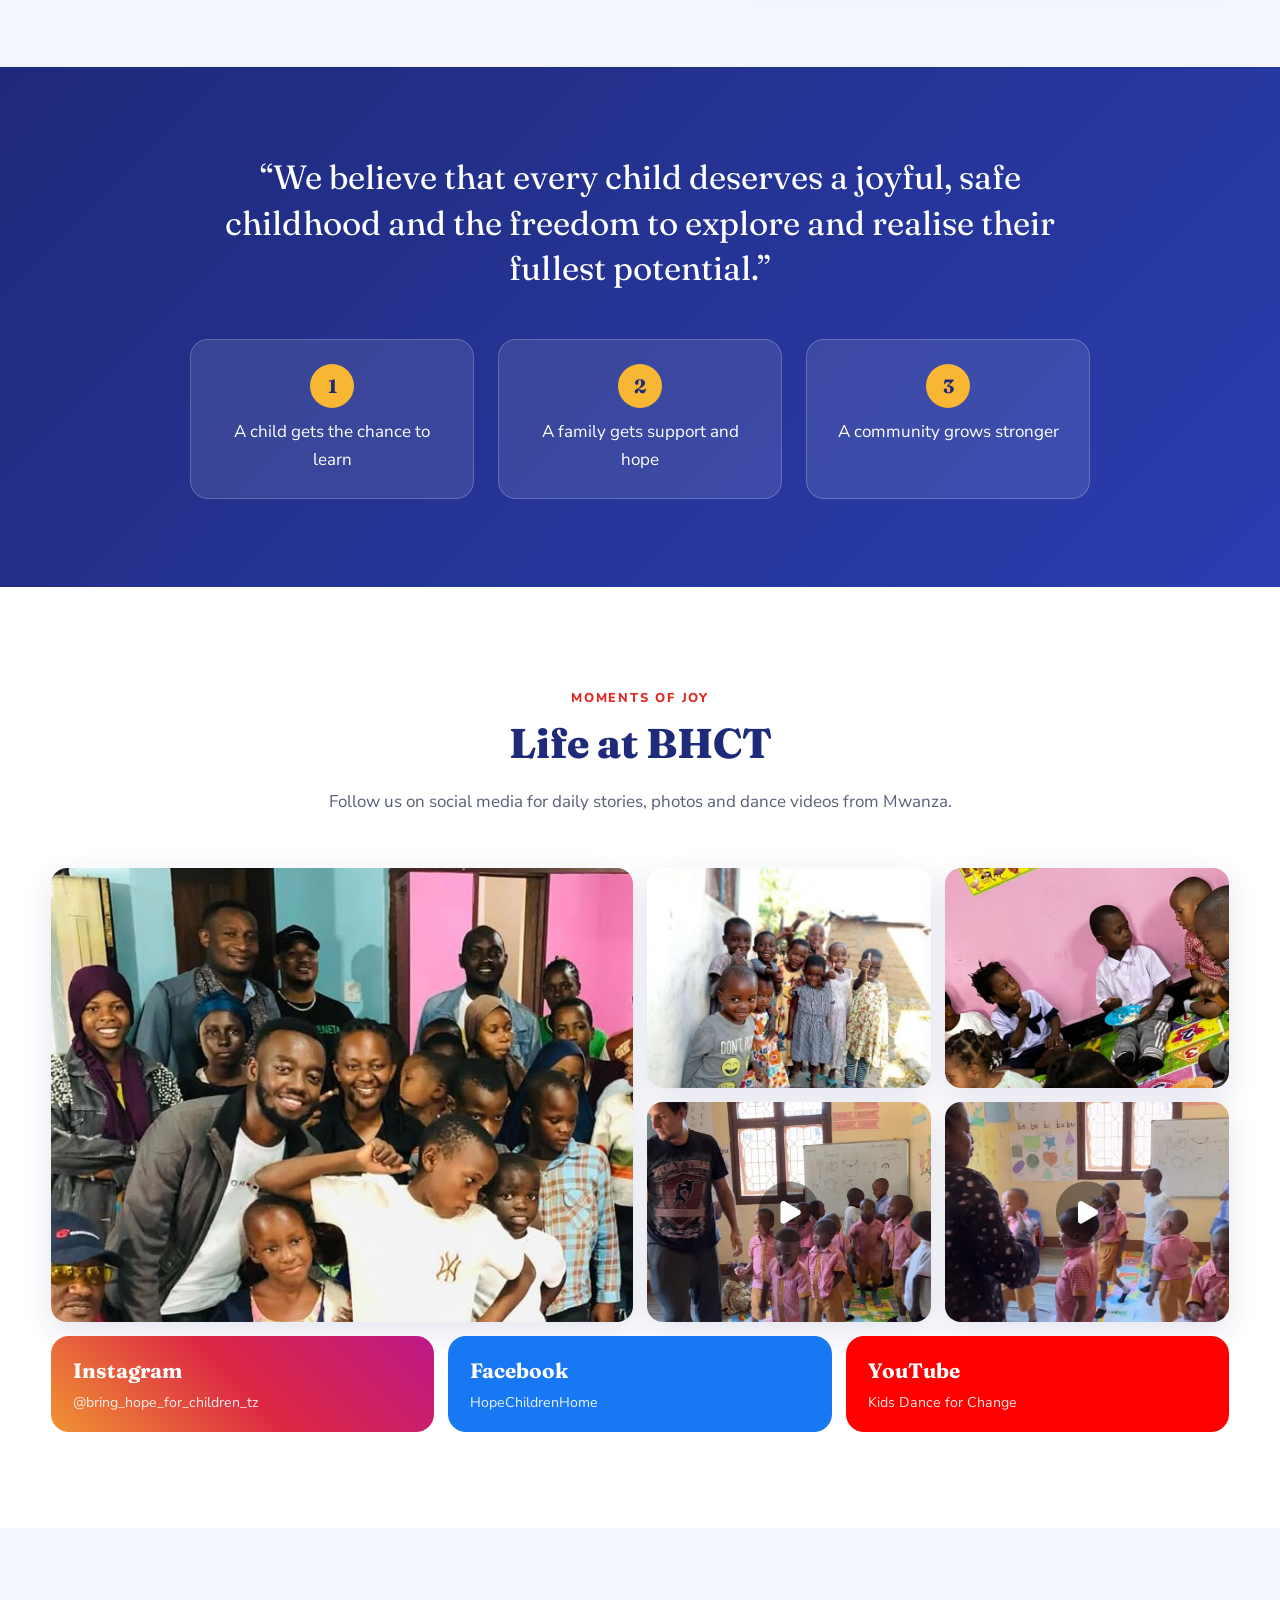
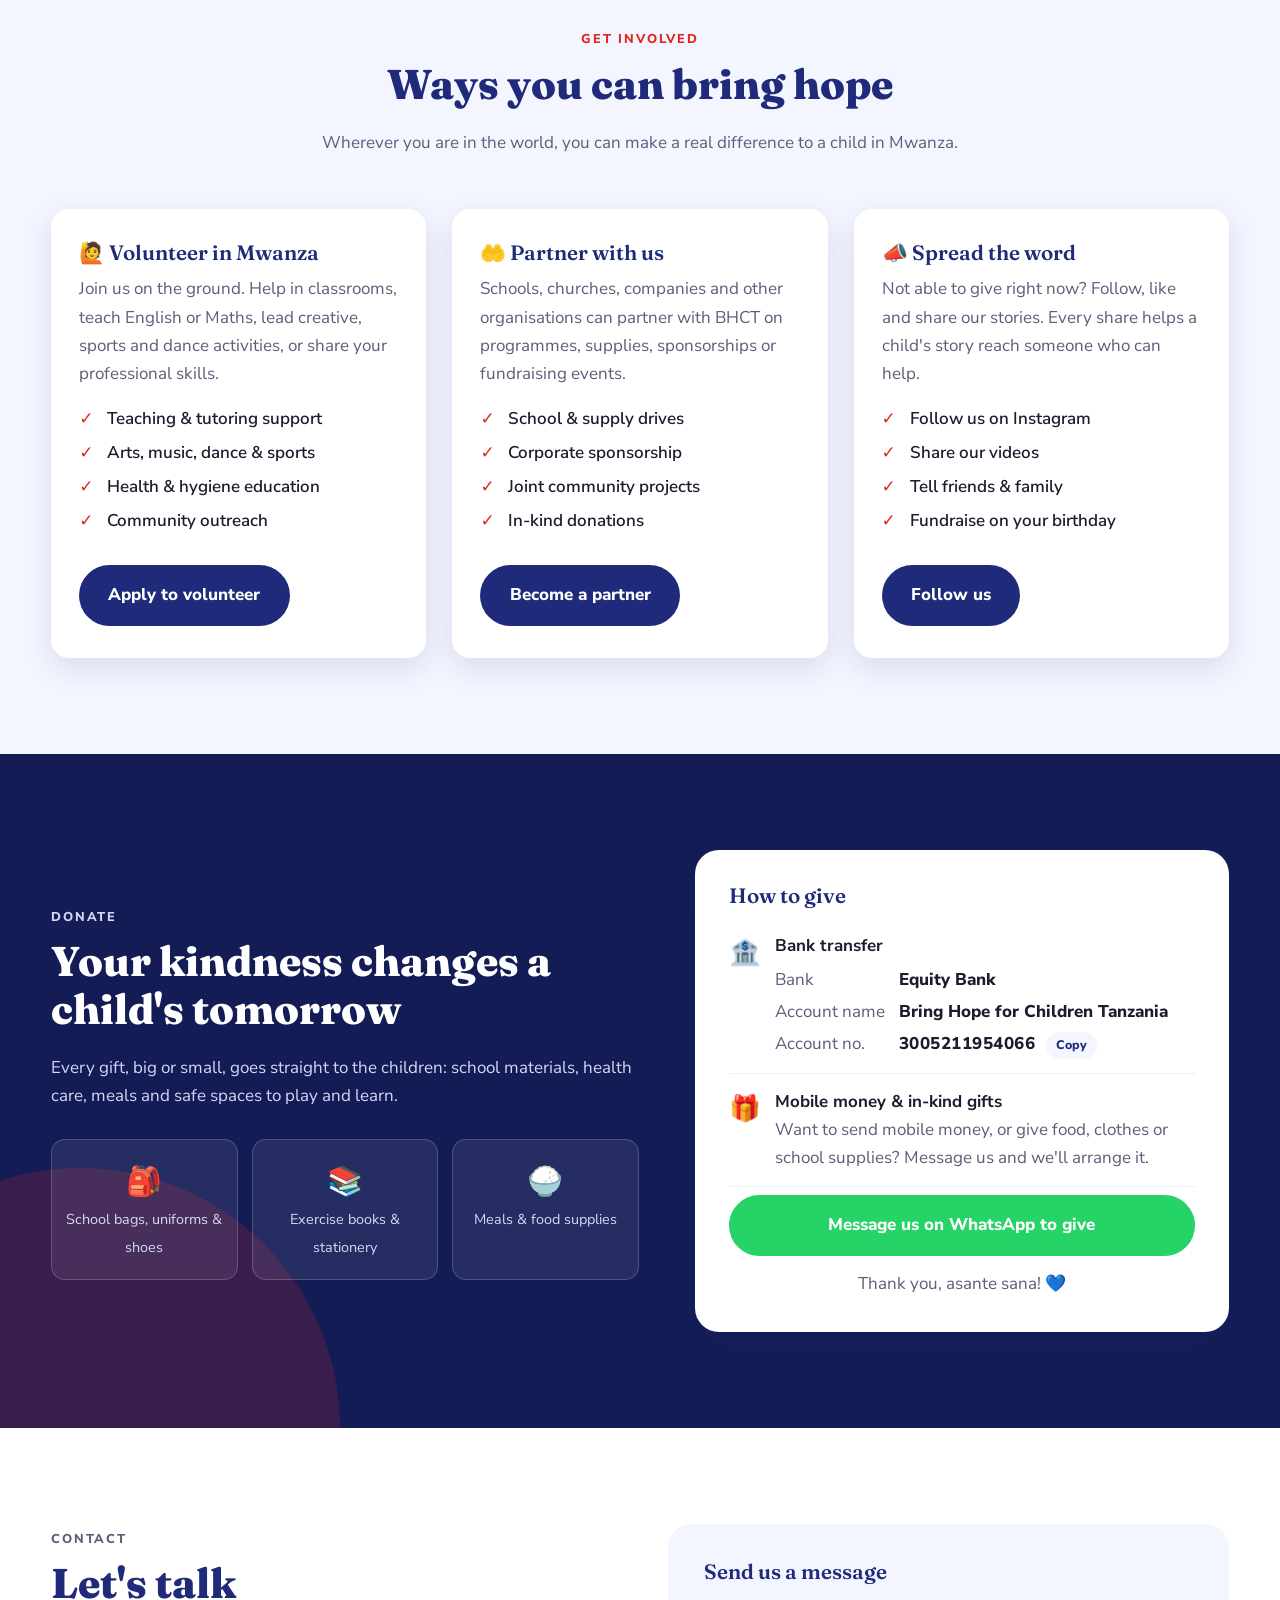
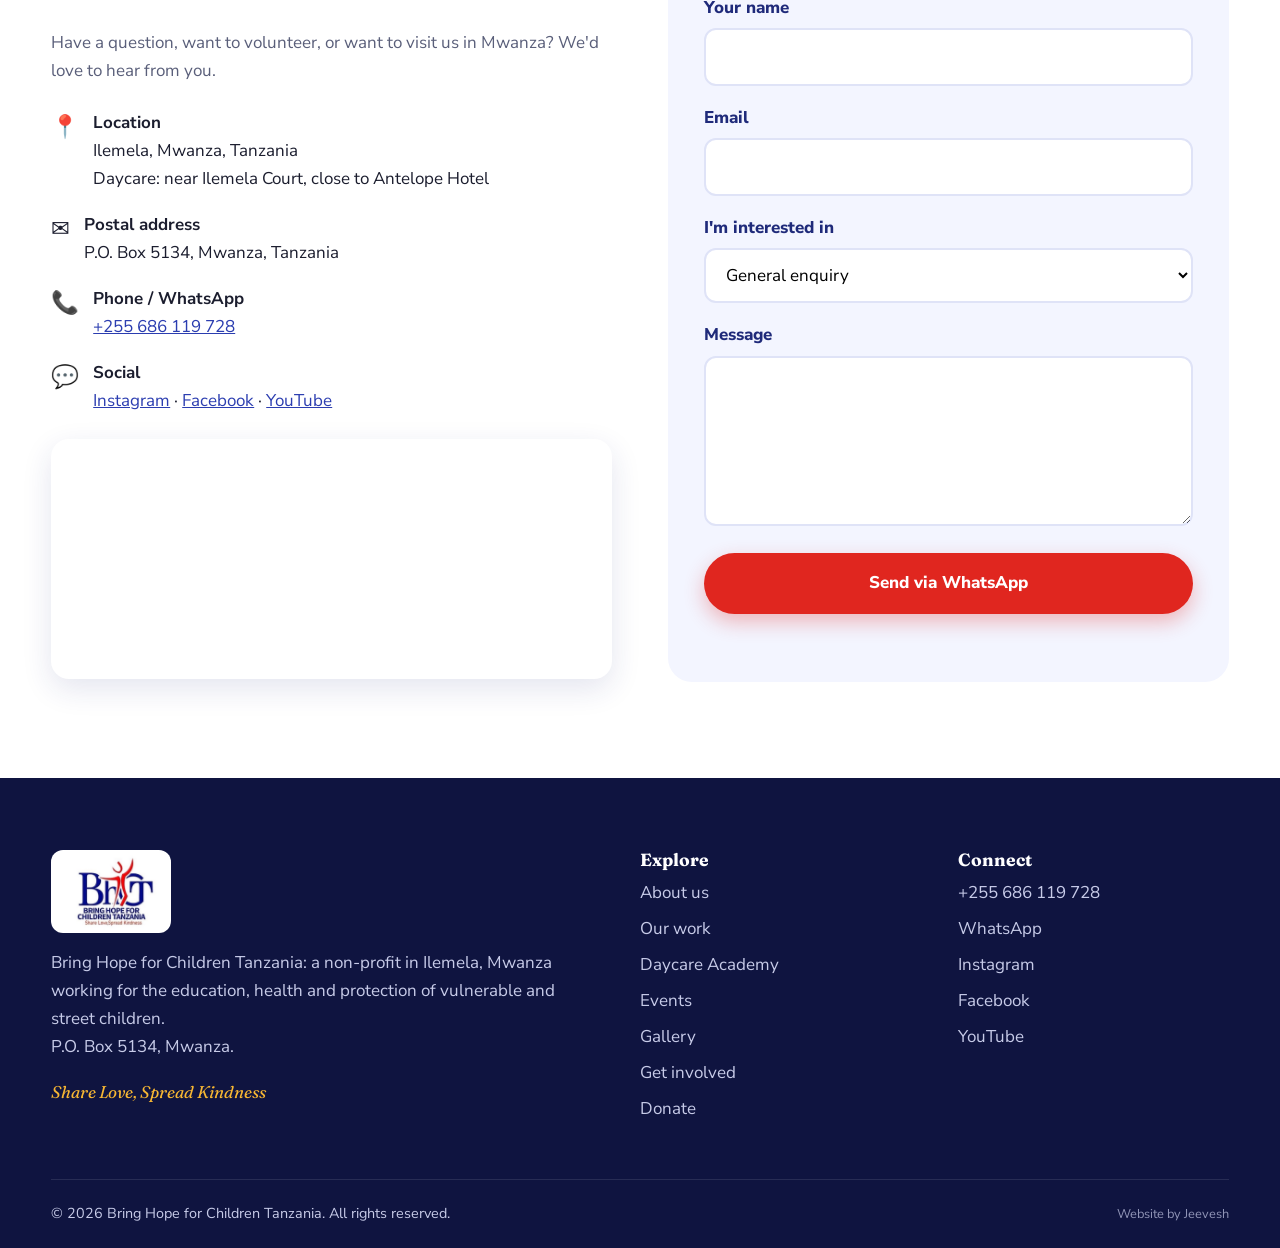
==== commit b4219858: "Add Kiswahili language switch, SEO metadata and 404 page EN/SW toggle translates every section in th" ====
--- a/index.html
+++ b/index.html
@@ -8,13 +8,24 @@
   <meta name="keywords" content="Bring Hope for Children Tanzania, BHCT, NGO Mwanza, children charity Tanzania, volunteer Mwanza, donate Tanzania children" />
   <meta name="theme-color" content="#1f2a7a" />
 
+  <link rel="canonical" href="https://jeeveshverma.github.io/bring-hope-for-children-tanzania/" />
+  <link rel="alternate" hreflang="en" href="https://jeeveshverma.github.io/bring-hope-for-children-tanzania/?lang=en" />
+  <link rel="alternate" hreflang="sw" href="https://jeeveshverma.github.io/bring-hope-for-children-tanzania/?lang=sw" />
+  <link rel="alternate" hreflang="x-default" href="https://jeeveshverma.github.io/bring-hope-for-children-tanzania/" />
+
   <meta property="og:type" content="website" />
+  <meta property="og:url" content="https://jeeveshverma.github.io/bring-hope-for-children-tanzania/" />
+  <meta property="og:site_name" content="Bring Hope for Children Tanzania" />
+  <meta property="og:locale" content="en_GB" />
+  <meta property="og:locale:alternate" content="sw_TZ" />
   <meta property="og:title" content="Bring Hope for Children Tanzania" />
   <meta property="og:description" content="Share Love, Spread Kindness. Helping every child in Mwanza learn, stay healthy and grow up safe." />
-  <meta property="og:image" content="assets/img/children-smiling.jpg" />
+  <meta property="og:image" content="https://jeeveshverma.github.io/bring-hope-for-children-tanzania/assets/img/team-and-children.jpg" />
+  <meta property="og:image:alt" content="BHCT team members and supporters with children in Mwanza" />
   <meta name="twitter:card" content="summary_large_image" />
 
   <link rel="icon" type="image/png" href="assets/img/favicon.png" />
+  <link rel="apple-touch-icon" href="assets/img/favicon.png" />
   <link rel="preconnect" href="https://fonts.googleapis.com" />
   <link rel="preconnect" href="https://fonts.gstatic.com" crossorigin />
   <link href="https://fonts.googleapis.com/css2?family=Fraunces:opsz,wght@9..144,600;9..144,800&family=Nunito+Sans:wght@400;600;700;800&display=swap" rel="stylesheet" />
@@ -28,7 +39,10 @@
     "name": "Bring Hope for Children Tanzania",
     "alternateName": "BHCT",
     "slogan": "Share Love, Spread Kindness",
-    "logo": "assets/img/logo.jpg",
+    "url": "https://jeeveshverma.github.io/bring-hope-for-children-tanzania/",
+    "logo": "https://jeeveshverma.github.io/bring-hope-for-children-tanzania/assets/img/logo.jpg",
+    "image": "https://jeeveshverma.github.io/bring-hope-for-children-tanzania/assets/img/team-and-children.jpg",
+    "description": "Non-profit in Ilemela, Mwanza helping vulnerable and street children with education, health care and protection. Runs Bring Hope Daycare Academy.",
     "telephone": "+255686119728",
     "address": { "@type": "PostalAddress", "postOfficeBoxNumber": "5134", "addressLocality": "Ilemela, Mwanza", "addressRegion": "Mwanza", "addressCountry": "TZ" },
     "sameAs": [
@@ -52,6 +66,10 @@
           <small>for Children Tanzania</small>
         </span>
       </a>
+      <div class="lang-switch" role="group" aria-label="Language / Lugha" data-no-i18n>
+        <button type="button" data-lang="en" aria-pressed="true">EN</button>
+        <button type="button" data-lang="sw" aria-pressed="false">SW</button>
+      </div>
       <button class="nav-toggle" aria-expanded="false" aria-controls="nav-menu" aria-label="Open menu">
         <span></span><span></span><span></span>
       </button>
@@ -423,11 +441,11 @@
           <div class="field">
             <label for="subject">I'm interested in</label>
             <select id="subject" name="subject">
-              <option>General enquiry</option>
-              <option>Volunteering</option>
-              <option>Donating</option>
-              <option>Partnership</option>
-              <option>Visiting</option>
+              <option value="General enquiry">General enquiry</option>
+              <option value="Volunteering">Volunteering</option>
+              <option value="Donating">Donating</option>
+              <option value="Partnership">Partnership</option>
+              <option value="Visiting">Visiting</option>
             </select>
           </div>
           <div class="field">
@@ -473,7 +491,7 @@
       </div>
     </div>
     <div class="container footer-bottom">
-      <p>&copy; <span id="year">2026</span> Bring Hope for Children Tanzania. All rights reserved.</p>
+      <p>&copy; <span id="year">2026</span> Bring Hope for Children Tanzania. <span>All rights reserved.</span></p>
       <p class="credit">Website by Jeevesh</p>
     </div>
   </footer>
@@ -482,6 +500,7 @@
     <svg viewBox="0 0 24 24" aria-hidden="true"><path d="M17.5 14.4c-.3-.1-1.8-.9-2-1-.3-.1-.5-.1-.7.1-.2.3-.8 1-.9 1.2-.2.2-.3.2-.6.1-.3-.1-1.3-.5-2.4-1.5-.9-.8-1.5-1.8-1.7-2.1-.2-.3 0-.5.1-.6l.4-.5c.1-.2.2-.3.3-.5.1-.2 0-.4 0-.5l-.9-2.2c-.2-.6-.5-.5-.7-.5h-.6c-.2 0-.5.1-.8.4-.3.3-1 1-1 2.5s1.1 2.9 1.2 3.1c.1.2 2.1 3.2 5.1 4.5.7.3 1.3.5 1.7.6.7.2 1.4.2 1.9.1.6-.1 1.8-.7 2-1.4.2-.7.2-1.3.2-1.4-.1-.2-.3-.3-.6-.4zM12 21.8c-1.8 0-3.5-.5-5-1.4l-.4-.2-3.7 1 1-3.6-.2-.4A9.8 9.8 0 1112 21.8zM12 0a12 12 0 00-10.3 18L0 24l6.2-1.6A12 12 0 1012 0z"/></svg>
   </a>
 
+  <script src="assets/js/i18n.js"></script>
   <script src="assets/js/main.js"></script>
 </body>
 </html>
--- a/assets/css/style.css
+++ b/assets/css/style.css
@@ -97,7 +97,7 @@
 }
 .site-header.scrolled { box-shadow: 0 6px 20px rgba(0,0,0,.06); border-color: #eceefa; }
 .nav-wrap { display: flex; align-items: center; justify-content: space-between; height: 76px; }
-.brand { display: flex; align-items: center; gap: 10px; text-decoration: none; }
+.brand { display: flex; align-items: center; gap: 10px; text-decoration: none; margin-right: auto; }
 .brand img { width: 64px; height: auto; border-radius: 8px; }
 .brand-text { display: flex; flex-direction: column; line-height: 1.1; }
 .brand-text strong { font-family: var(--font-head); color: var(--navy); font-size: 1.2rem; }
@@ -109,6 +109,11 @@
   background: var(--red); transition: width .25s;
 }
 .nav-menu a:not(.btn):hover::after, .nav-menu a.active::after { width: 100%; }
+.lang-switch { display: flex; margin-left: 18px; border: 2px solid #dfe3f7; border-radius: 999px; padding: 2px; order: 2; }
+.lang-switch button { border: 0; background: none; font: inherit; font-size: .78rem; font-weight: 800; color: var(--muted); padding: 4px 10px; border-radius: 999px; cursor: pointer; }
+.lang-switch button[aria-pressed="true"] { background: var(--navy); color: #fff; }
+.nav-menu { order: 1; }
+.nav-toggle { order: 3; }
 .nav-toggle { display: none; background: none; border: 0; padding: 8px; cursor: pointer; }
 .nav-toggle span { display: block; width: 26px; height: 3px; margin: 5px 0; background: var(--navy); border-radius: 3px; transition: .3s; }
 
@@ -351,6 +356,7 @@
 }
 @media (max-width: 860px) {
   .nav-toggle { display: block; }
+  .lang-switch { margin-left: auto; margin-right: 8px; }
   .nav-menu {
     position: absolute; top: 76px; left: 0; right: 0;
     flex-direction: column; align-items: stretch; gap: 0;
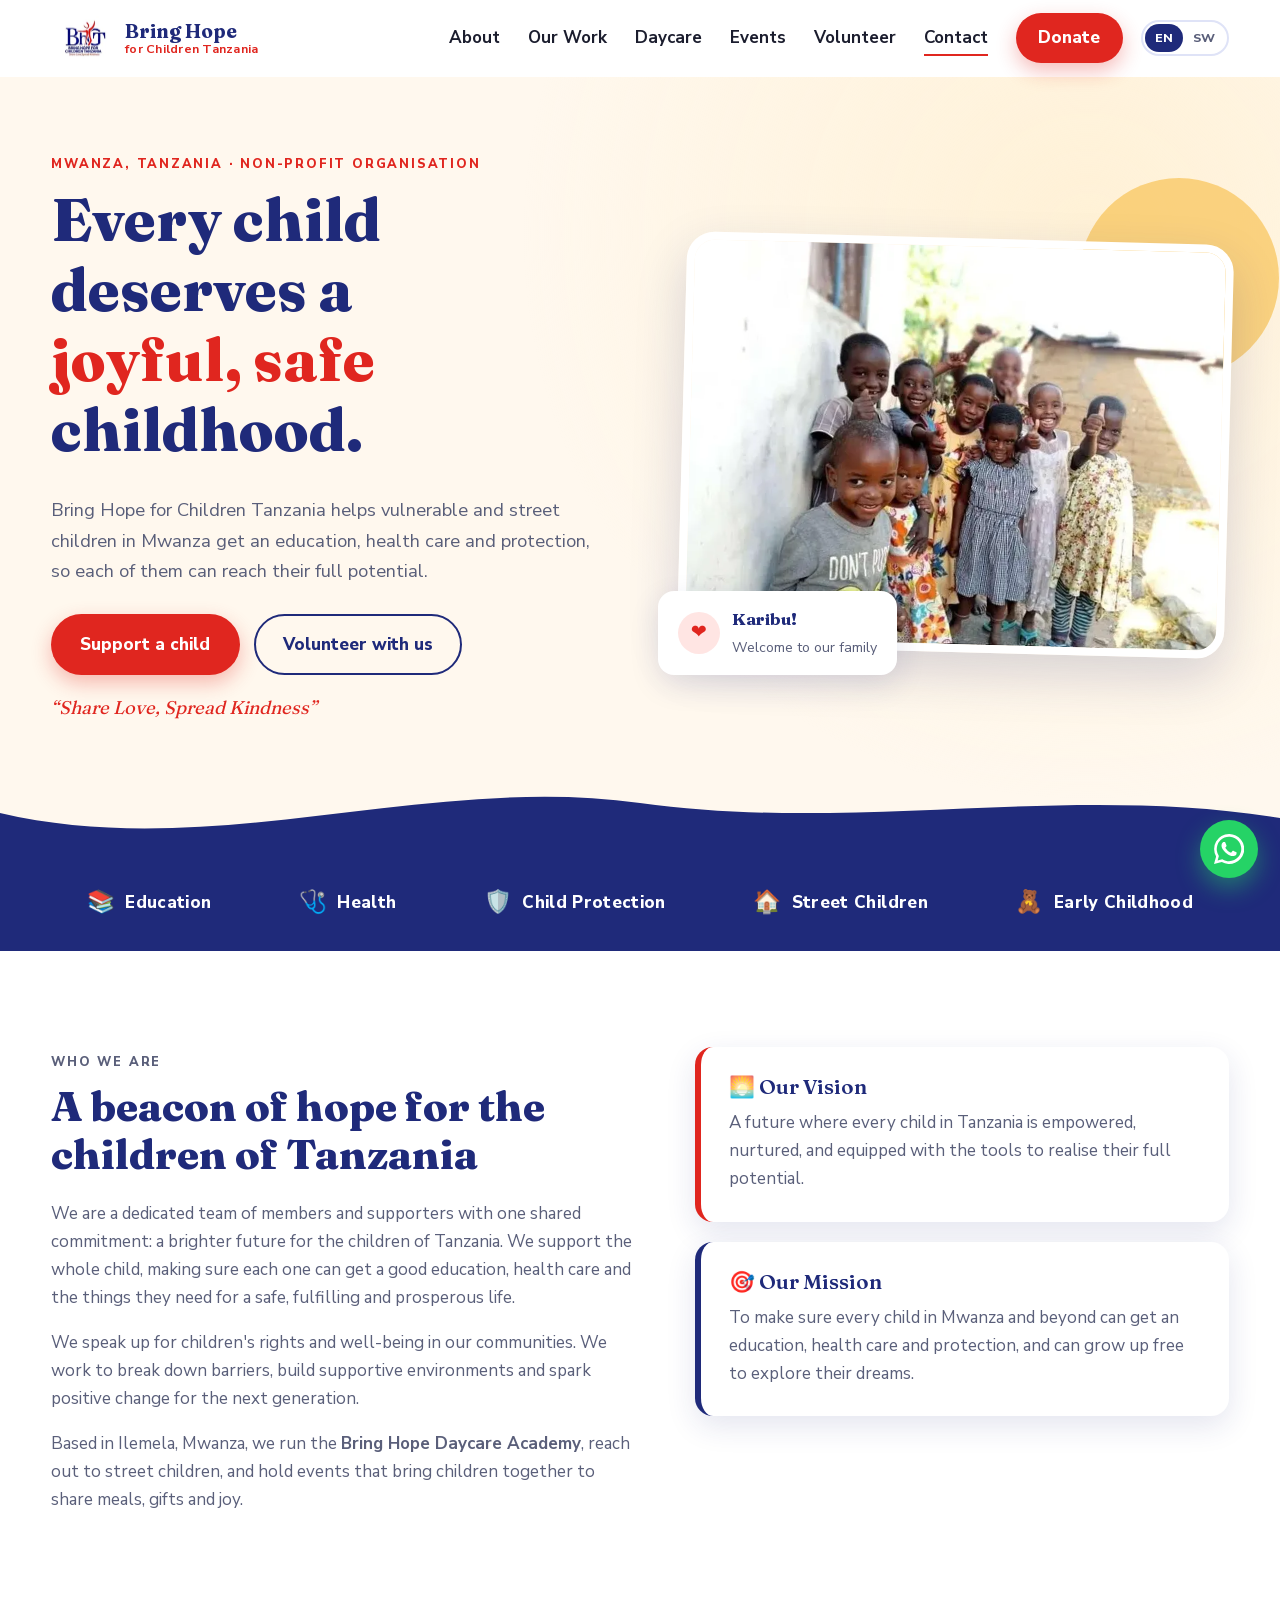
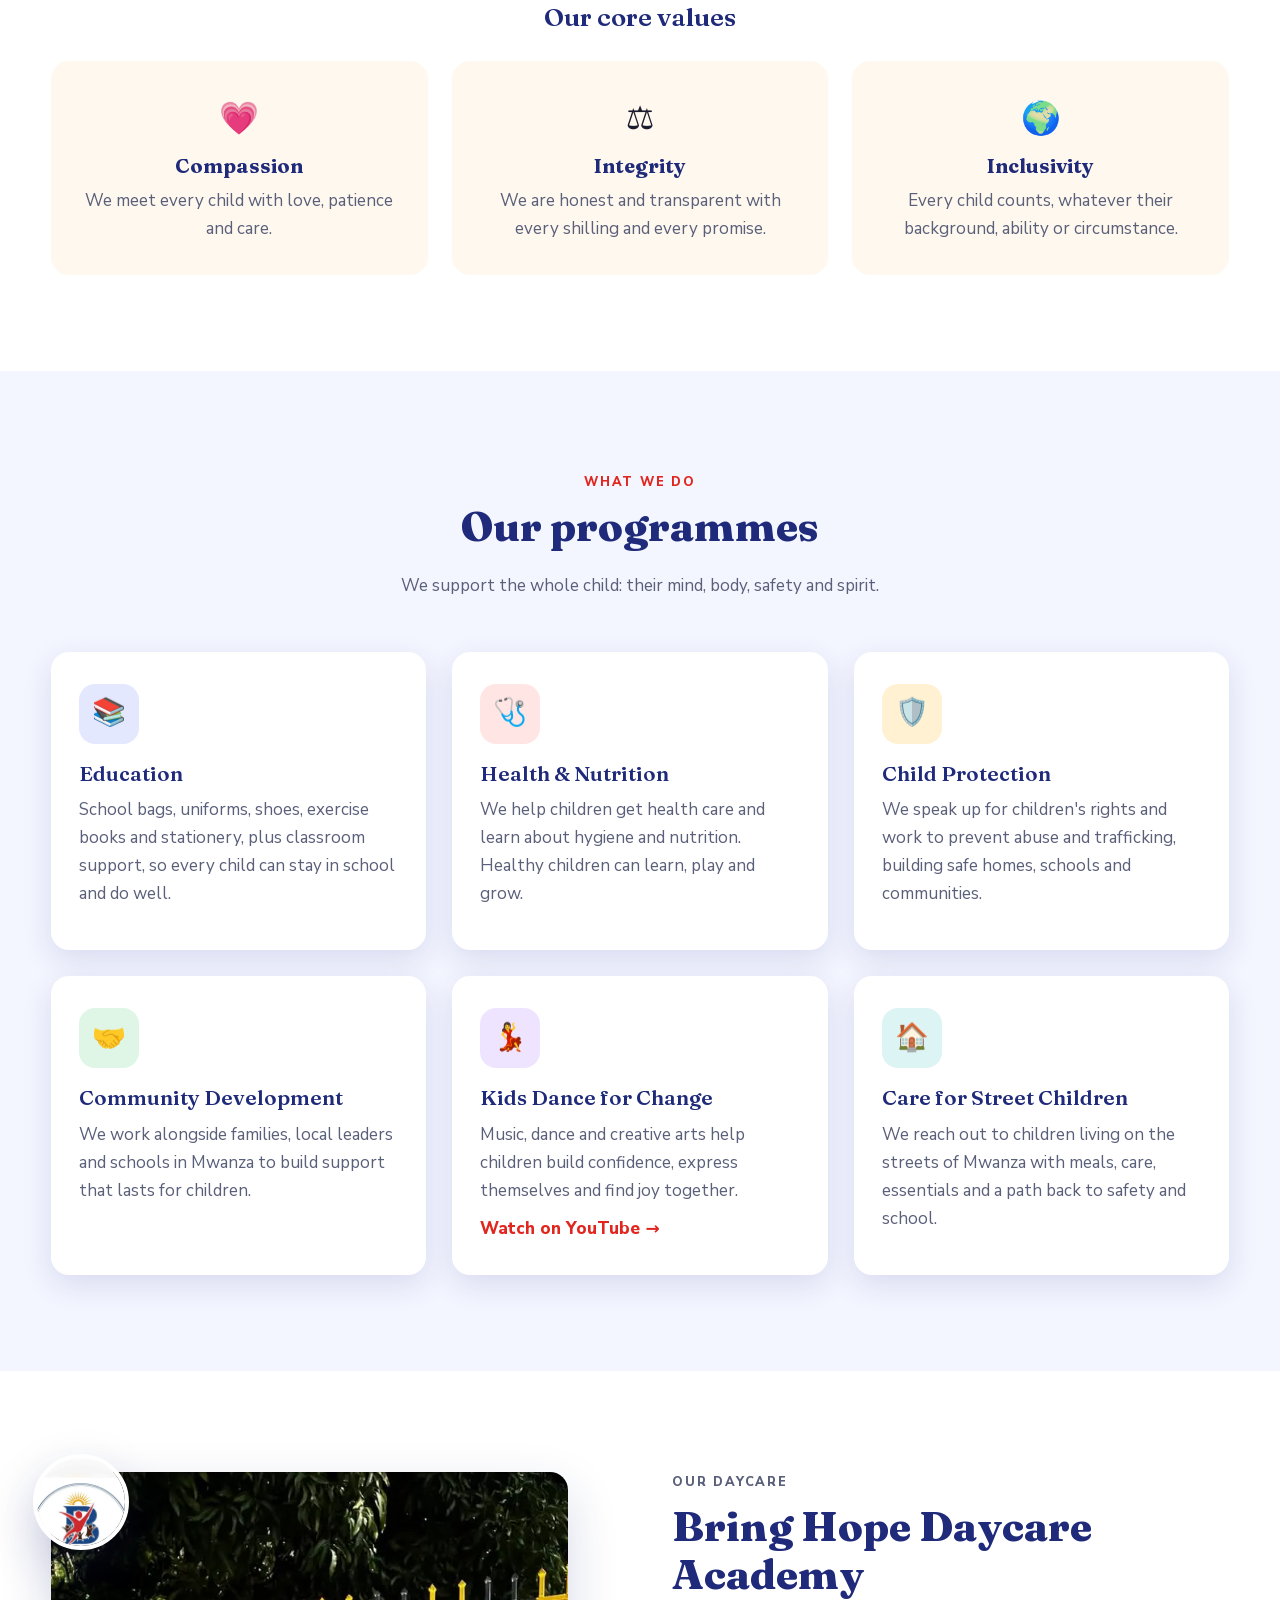
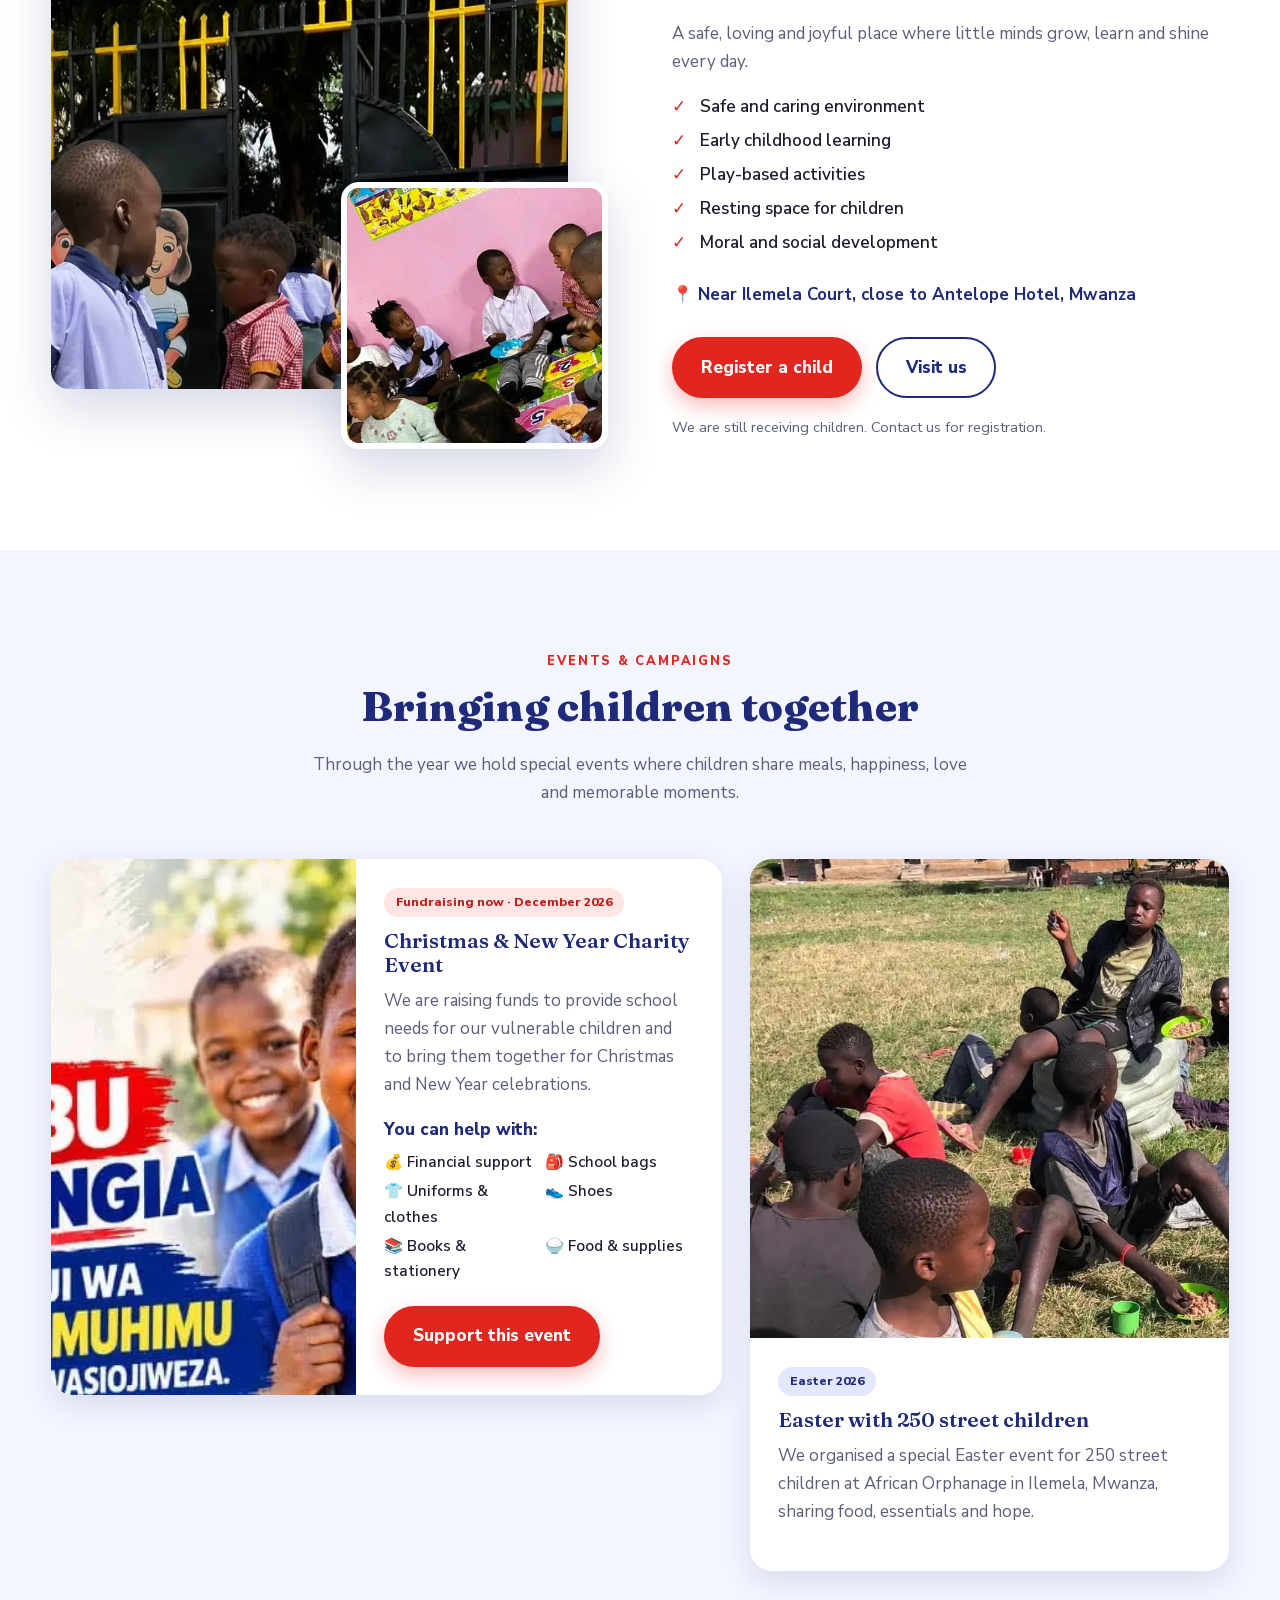
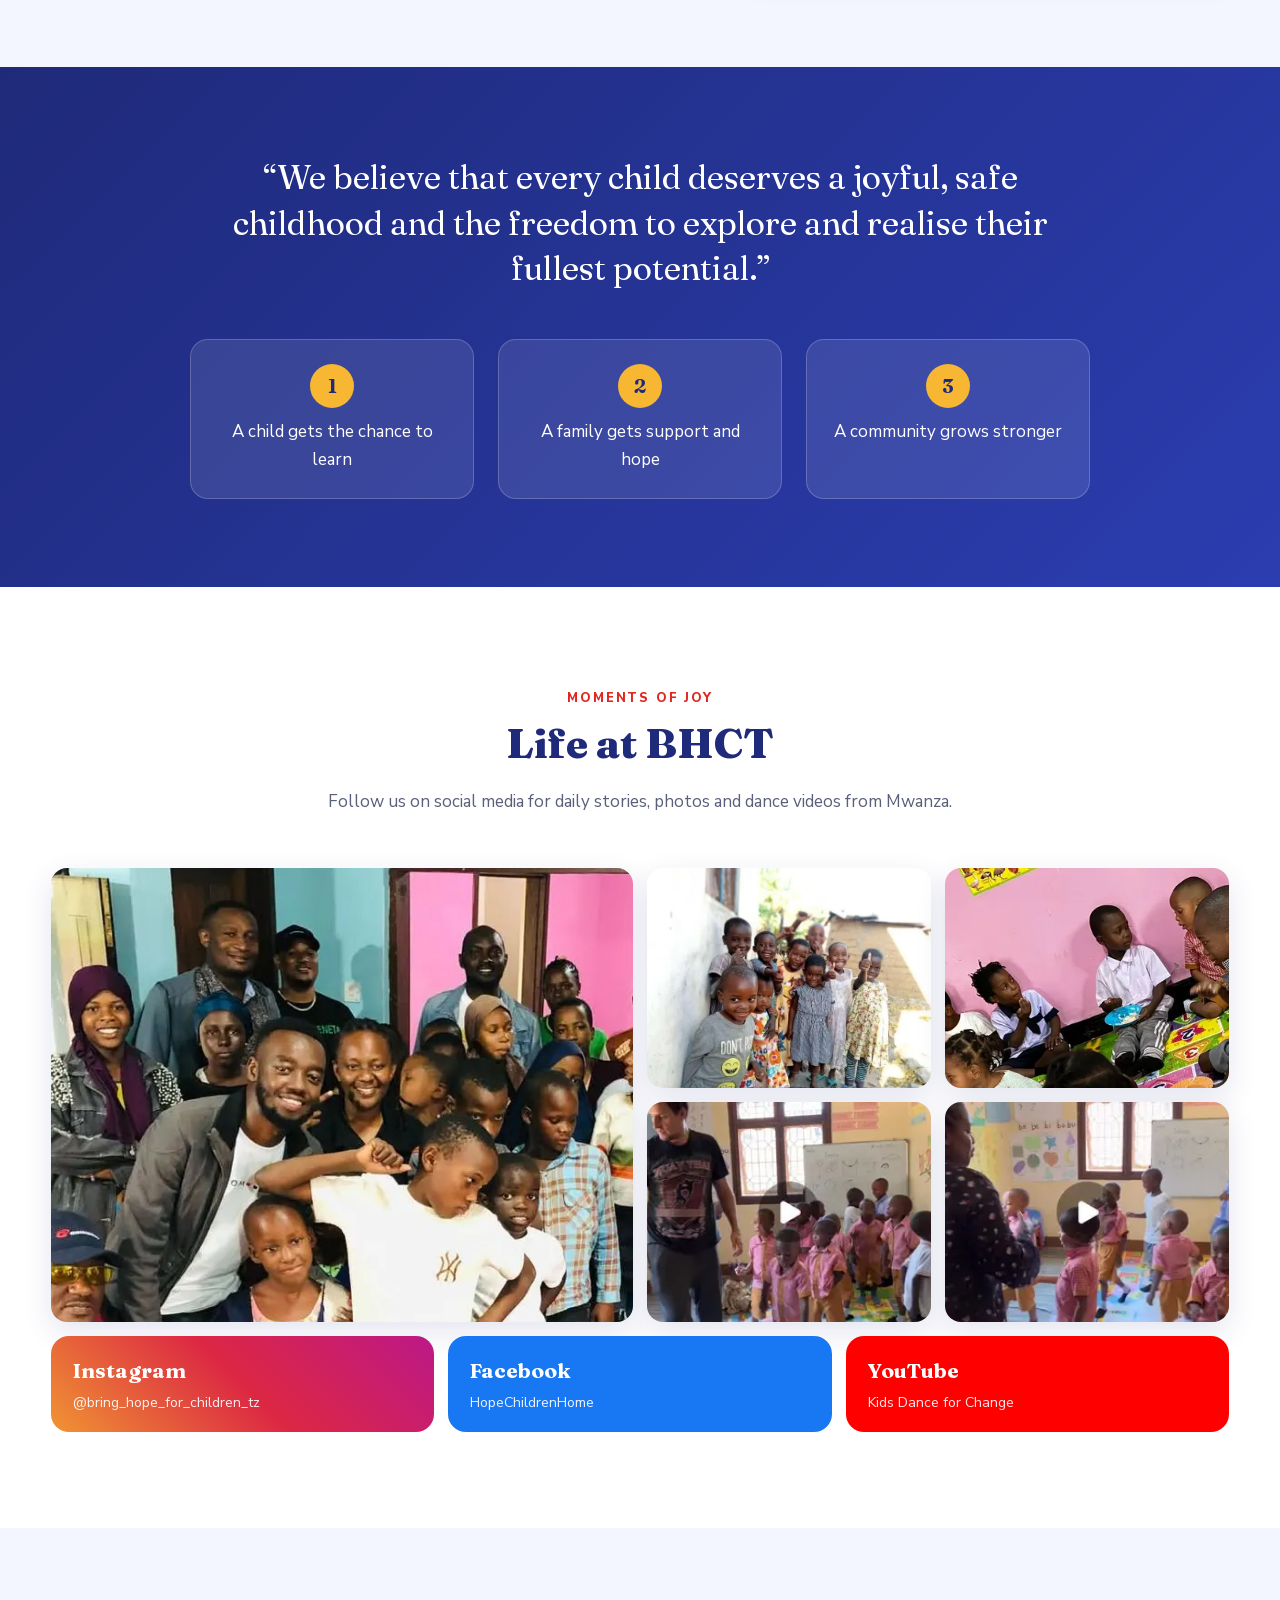
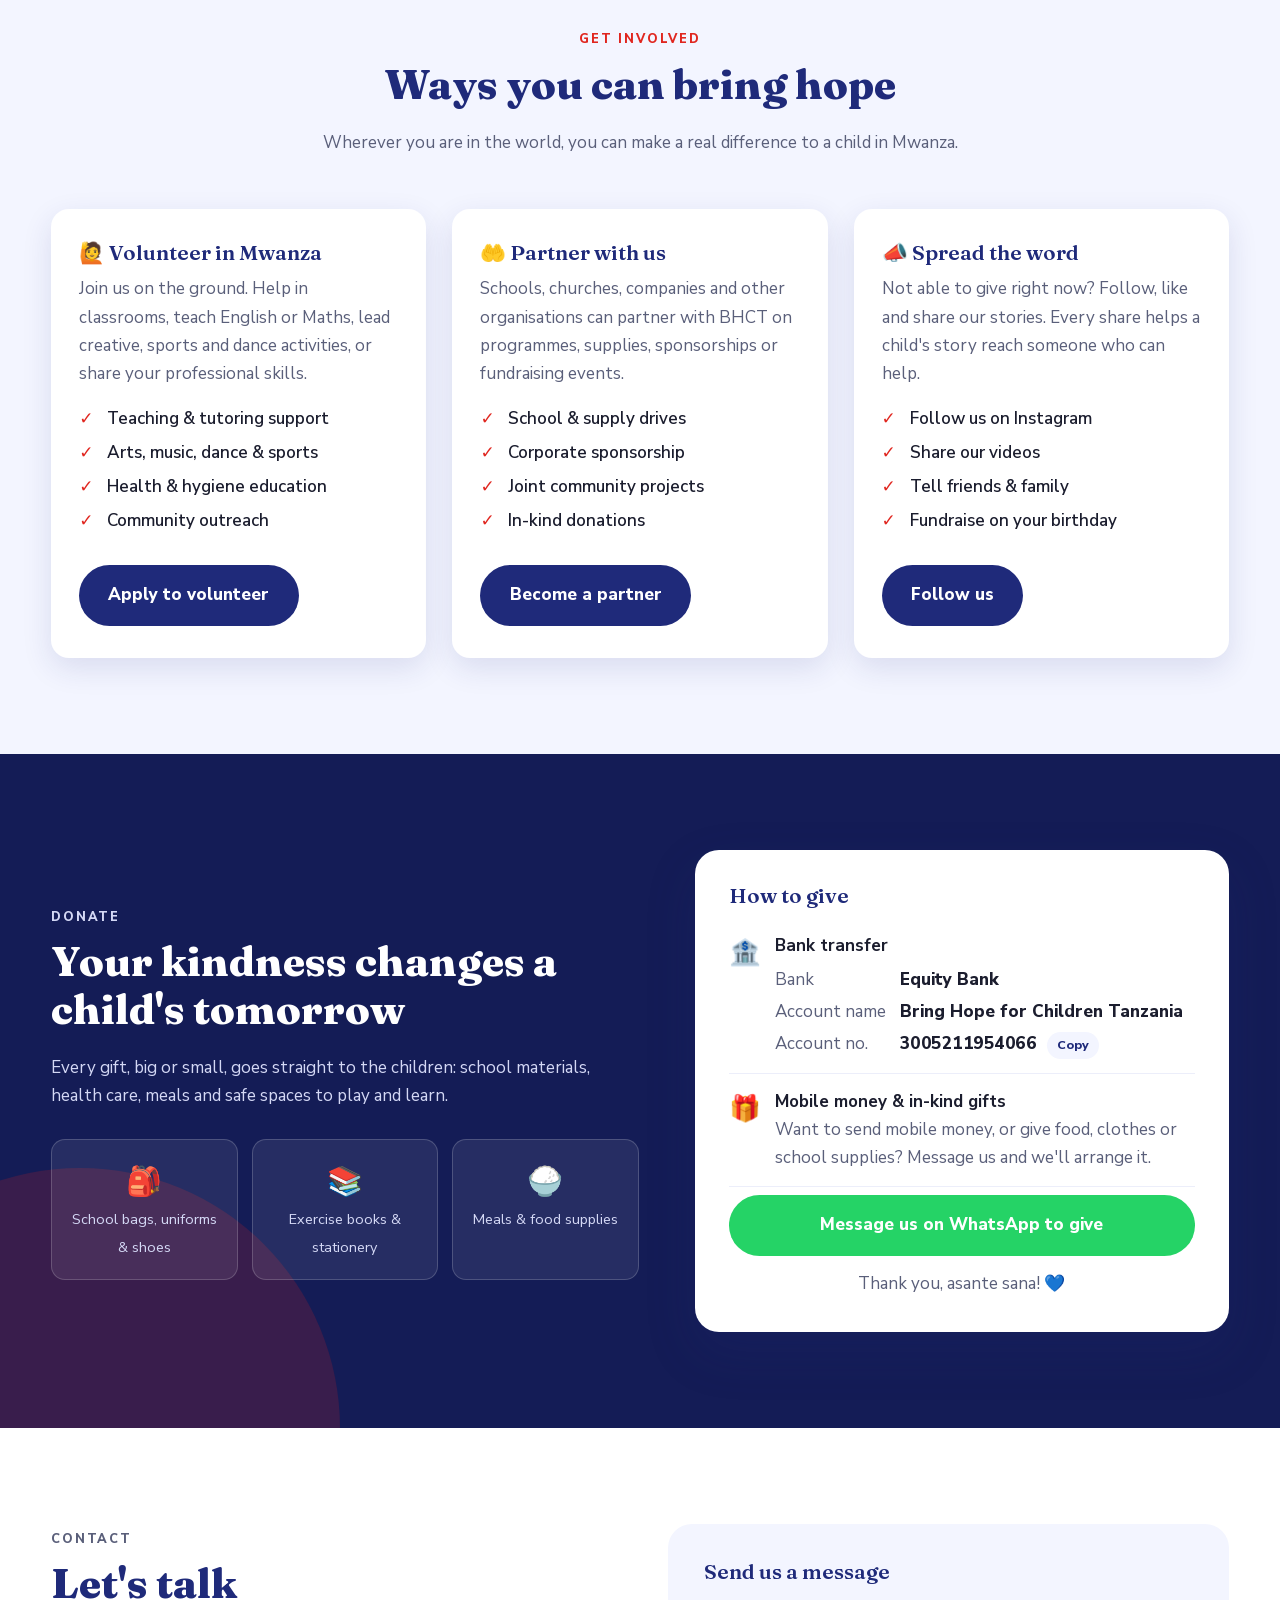
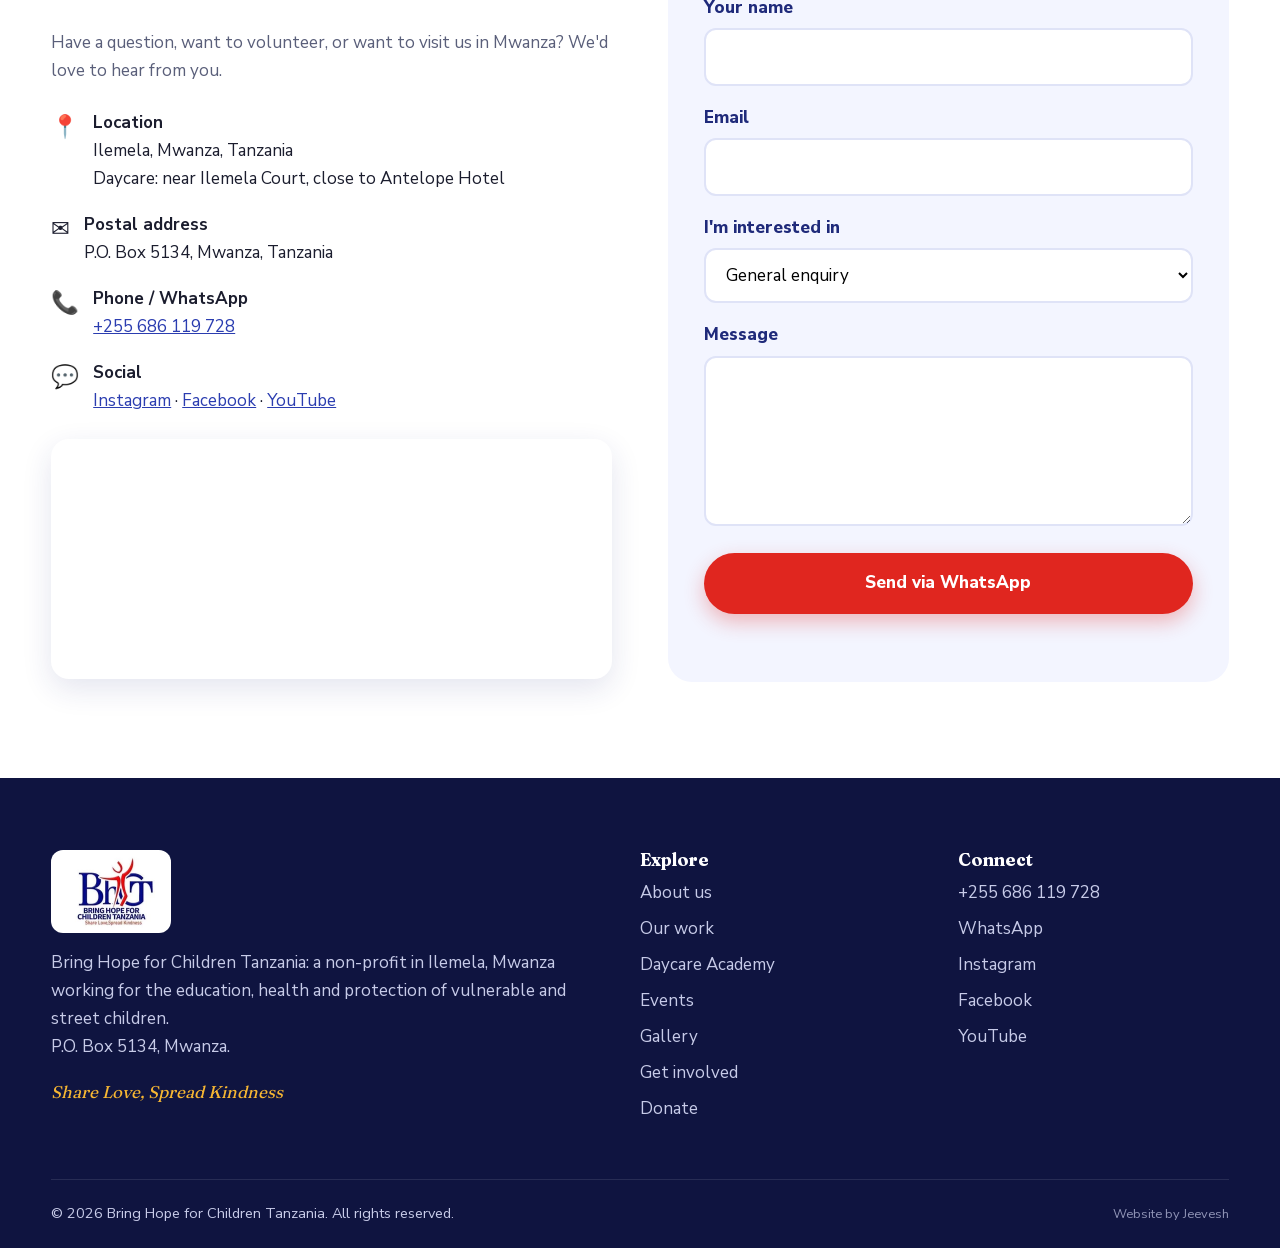
==== commit 9f60cac7: "Speed up mobile load: self-hosted fonts, responsive WebP images Replace render-blocking Google Fonts" ====
--- a/index.html
+++ b/index.html
@@ -26,9 +26,8 @@
 
   <link rel="icon" type="image/png" href="assets/img/favicon.png" />
   <link rel="apple-touch-icon" href="assets/img/favicon.png" />
-  <link rel="preconnect" href="https://fonts.googleapis.com" />
-  <link rel="preconnect" href="https://fonts.gstatic.com" crossorigin />
-  <link href="https://fonts.googleapis.com/css2?family=Fraunces:opsz,wght@9..144,600;9..144,800&family=Nunito+Sans:wght@400;600;700;800&display=swap" rel="stylesheet" />
+  <link rel="preload" href="assets/fonts/fraunces-latin.woff2" as="font" type="font/woff2" crossorigin />
+  <link rel="preload" href="assets/fonts/nunito-sans-latin.woff2" as="font" type="font/woff2" crossorigin />
   <link rel="stylesheet" href="assets/css/style.css" />
   <script>document.documentElement.className += " js";</script>
 
@@ -60,7 +59,7 @@
   <header class="site-header" id="top">
     <div class="container nav-wrap">
       <a href="#top" class="brand" aria-label="Bring Hope for Children Tanzania home">
-        <img src="assets/img/logo-crop.jpg" alt="BHCT logo" width="64" height="44" />
+        <img src="assets/img/logo-nav.webp" alt="BHCT logo" width="64" height="44" />
         <span class="brand-text">
           <strong>Bring Hope</strong>
           <small>for Children Tanzania</small>
@@ -104,7 +103,7 @@
         </div>
         <div class="hero-media reveal">
           <div class="photo-frame">
-            <img src="assets/img/children-smiling.jpg" alt="Smiling children in Mwanza giving thumbs up" width="640" height="480" />
+            <img src="assets/img/children-smiling.webp" srcset="assets/img/children-smiling-360.webp 360w, assets/img/children-smiling.webp 640w" sizes="(max-width: 640px) 92vw, 600px" alt="Smiling children in Mwanza giving thumbs up" width="640" height="480" fetchpriority="high" />
           </div>
           <div class="badge-card">
             <span class="badge-icon" aria-hidden="true">&#10084;</span>
@@ -222,9 +221,9 @@
     <section id="daycare" class="section">
       <div class="container feature-grid">
         <div class="feature-media reveal">
-          <img class="fm-main" src="assets/img/daycare-welcome.jpg" alt="Children at the gate of Bring Hope Daycare Academy" loading="lazy" />
-          <img class="fm-small" src="assets/img/daycare-mealtime.jpg" alt="Children sharing a meal at the daycare" loading="lazy" />
-          <img class="fm-logo" src="assets/img/daycare-logo.jpg" alt="Bring Hope Daycare Academy logo" loading="lazy" />
+          <img class="fm-main" src="assets/img/daycare-welcome.webp" srcset="assets/img/daycare-welcome-360.webp 360w, assets/img/daycare-welcome.webp 640w" sizes="(max-width: 640px) 92vw, 600px" alt="Children at the gate of Bring Hope Daycare Academy" loading="lazy" />
+          <img class="fm-small" src="assets/img/daycare-mealtime.webp" srcset="assets/img/daycare-mealtime-360.webp 360w, assets/img/daycare-mealtime.webp 640w" sizes="(max-width: 640px) 46vw, 300px" alt="Children sharing a meal at the daycare" loading="lazy" />
+          <img class="fm-logo" src="assets/img/daycare-logo.webp" srcset="assets/img/daycare-logo-360.webp 360w, assets/img/daycare-logo.webp 640w" sizes="(max-width: 640px) 46vw, 300px" alt="Bring Hope Daycare Academy logo" loading="lazy" />
         </div>
         <div class="feature-copy reveal">
           <p class="eyebrow">Our daycare</p>
@@ -257,7 +256,7 @@
         </div>
         <div class="events">
           <article class="event event-live reveal">
-            <img src="assets/img/karibu-kuchangia.jpg" alt="Karibu Kuchangia: help us collect essential needs for vulnerable children" loading="lazy" />
+            <img src="assets/img/karibu-kuchangia.webp" srcset="assets/img/karibu-kuchangia-360.webp 360w, assets/img/karibu-kuchangia.webp 640w" sizes="(max-width: 640px) 92vw, 600px" alt="Karibu Kuchangia: help us collect essential needs for vulnerable children" loading="lazy" />
             <div class="event-body">
               <span class="pill pill-red">Fundraising now · December 2026</span>
               <h3>Christmas &amp; New Year Charity Event</h3>
@@ -271,7 +270,7 @@
             </div>
           </article>
           <article class="event reveal">
-            <img src="assets/img/street-children-meal.jpg" alt="Street children sharing a meal outdoors in Ilemela" loading="lazy" />
+            <img src="assets/img/street-children-meal.webp" srcset="assets/img/street-children-meal-360.webp 360w, assets/img/street-children-meal.webp 640w" sizes="(max-width: 640px) 92vw, 600px" alt="Street children sharing a meal outdoors in Ilemela" loading="lazy" />
             <div class="event-body">
               <span class="pill">Easter 2026</span>
               <h3>Easter with 250 street children</h3>
@@ -306,11 +305,11 @@
           <p>Follow us on social media for daily stories, photos and dance videos from Mwanza.</p>
         </div>
         <div class="photo-grid reveal">
-          <figure class="pg-wide"><img src="assets/img/team-and-children.jpg" alt="BHCT team members and supporters with children" loading="lazy" /></figure>
-          <figure><img src="assets/img/children-smiling.jpg" alt="Children smiling and giving thumbs up" loading="lazy" /></figure>
-          <figure><img src="assets/img/daycare-mealtime.jpg" alt="Children eating together at the daycare" loading="lazy" /></figure>
-          <a class="pg-video" href="https://www.instagram.com/bring_hope_for_children_tz/reel/DYm3KLjE06P/" target="_blank" rel="noopener" aria-label="Watch classroom video on Instagram"><img src="assets/img/classroom.jpg" alt="A volunteer with children in a classroom" loading="lazy" /></a>
-          <a class="pg-video" href="https://www.instagram.com/bring_hope_for_children_tz/reel/DYm3rCpI3Ak/" target="_blank" rel="noopener" aria-label="Watch daycare video on Instagram"><img src="assets/img/classroom-2.jpg" alt="Children in pink uniforms in the classroom" loading="lazy" /></a>
+          <figure class="pg-wide"><img src="assets/img/team-and-children.webp" srcset="assets/img/team-and-children-360.webp 360w, assets/img/team-and-children.webp 640w" sizes="(max-width: 640px) 92vw, 600px" alt="BHCT team members and supporters with children" loading="lazy" /></figure>
+          <figure><img src="assets/img/children-smiling.webp" srcset="assets/img/children-smiling-360.webp 360w, assets/img/children-smiling.webp 640w" sizes="(max-width: 640px) 46vw, 300px" alt="Children smiling and giving thumbs up" loading="lazy" /></figure>
+          <figure><img src="assets/img/daycare-mealtime.webp" srcset="assets/img/daycare-mealtime-360.webp 360w, assets/img/daycare-mealtime.webp 640w" sizes="(max-width: 640px) 46vw, 300px" alt="Children eating together at the daycare" loading="lazy" /></figure>
+          <a class="pg-video" href="https://www.instagram.com/bring_hope_for_children_tz/reel/DYm3KLjE06P/" target="_blank" rel="noopener" aria-label="Watch classroom video on Instagram"><img src="assets/img/classroom.webp" srcset="assets/img/classroom-360.webp 360w, assets/img/classroom.webp 640w" sizes="(max-width: 640px) 46vw, 300px" alt="A volunteer with children in a classroom" loading="lazy" /></a>
+          <a class="pg-video" href="https://www.instagram.com/bring_hope_for_children_tz/reel/DYm3rCpI3Ak/" target="_blank" rel="noopener" aria-label="Watch daycare video on Instagram"><img src="assets/img/classroom-2.webp" srcset="assets/img/classroom-2-360.webp 360w, assets/img/classroom-2.webp 640w" sizes="(max-width: 640px) 46vw, 300px" alt="Children in pink uniforms in the classroom" loading="lazy" /></a>
         </div>
         <div class="social-row reveal">
           <a class="g-tile g-insta" href="https://www.instagram.com/bring_hope_for_children_tz" target="_blank" rel="noopener"><strong>Instagram</strong><small>@bring_hope_for_children_tz</small></a>
@@ -463,7 +462,7 @@
   <footer class="site-footer">
     <div class="container footer-grid">
       <div class="footer-brand">
-        <img src="assets/img/logo-crop.jpg" alt="BHCT logo" width="120" height="83" loading="lazy" />
+        <img src="assets/img/logo-footer.webp" alt="BHCT logo" width="120" height="83" loading="lazy" />
         <p>Bring Hope for Children Tanzania: a non-profit in Ilemela, Mwanza working for the education, health and protection of vulnerable and street children.<br />P.O. Box 5134, Mwanza.</p>
         <p class="footer-tag">Share Love, Spread Kindness</p>
       </div>
--- a/assets/css/style.css
+++ b/assets/css/style.css
@@ -2,6 +2,21 @@
    Bring Hope for Children Tanzania — styles
    Brand: navy blue + red (from logo), warm sun yellow accent
    ========================================================= */
+@font-face {
+  font-family: "Fraunces";
+  src: url("../fonts/fraunces-latin.woff2") format("woff2");
+  font-weight: 100 900;
+  font-style: normal;
+  font-display: swap;
+}
+@font-face {
+  font-family: "Nunito Sans";
+  src: url("../fonts/nunito-sans-latin.woff2") format("woff2");
+  font-weight: 200 1000;
+  font-style: normal;
+  font-display: swap;
+}
+
 :root {
   --navy: #1f2a7a;
   --navy-dark: #141c56;
